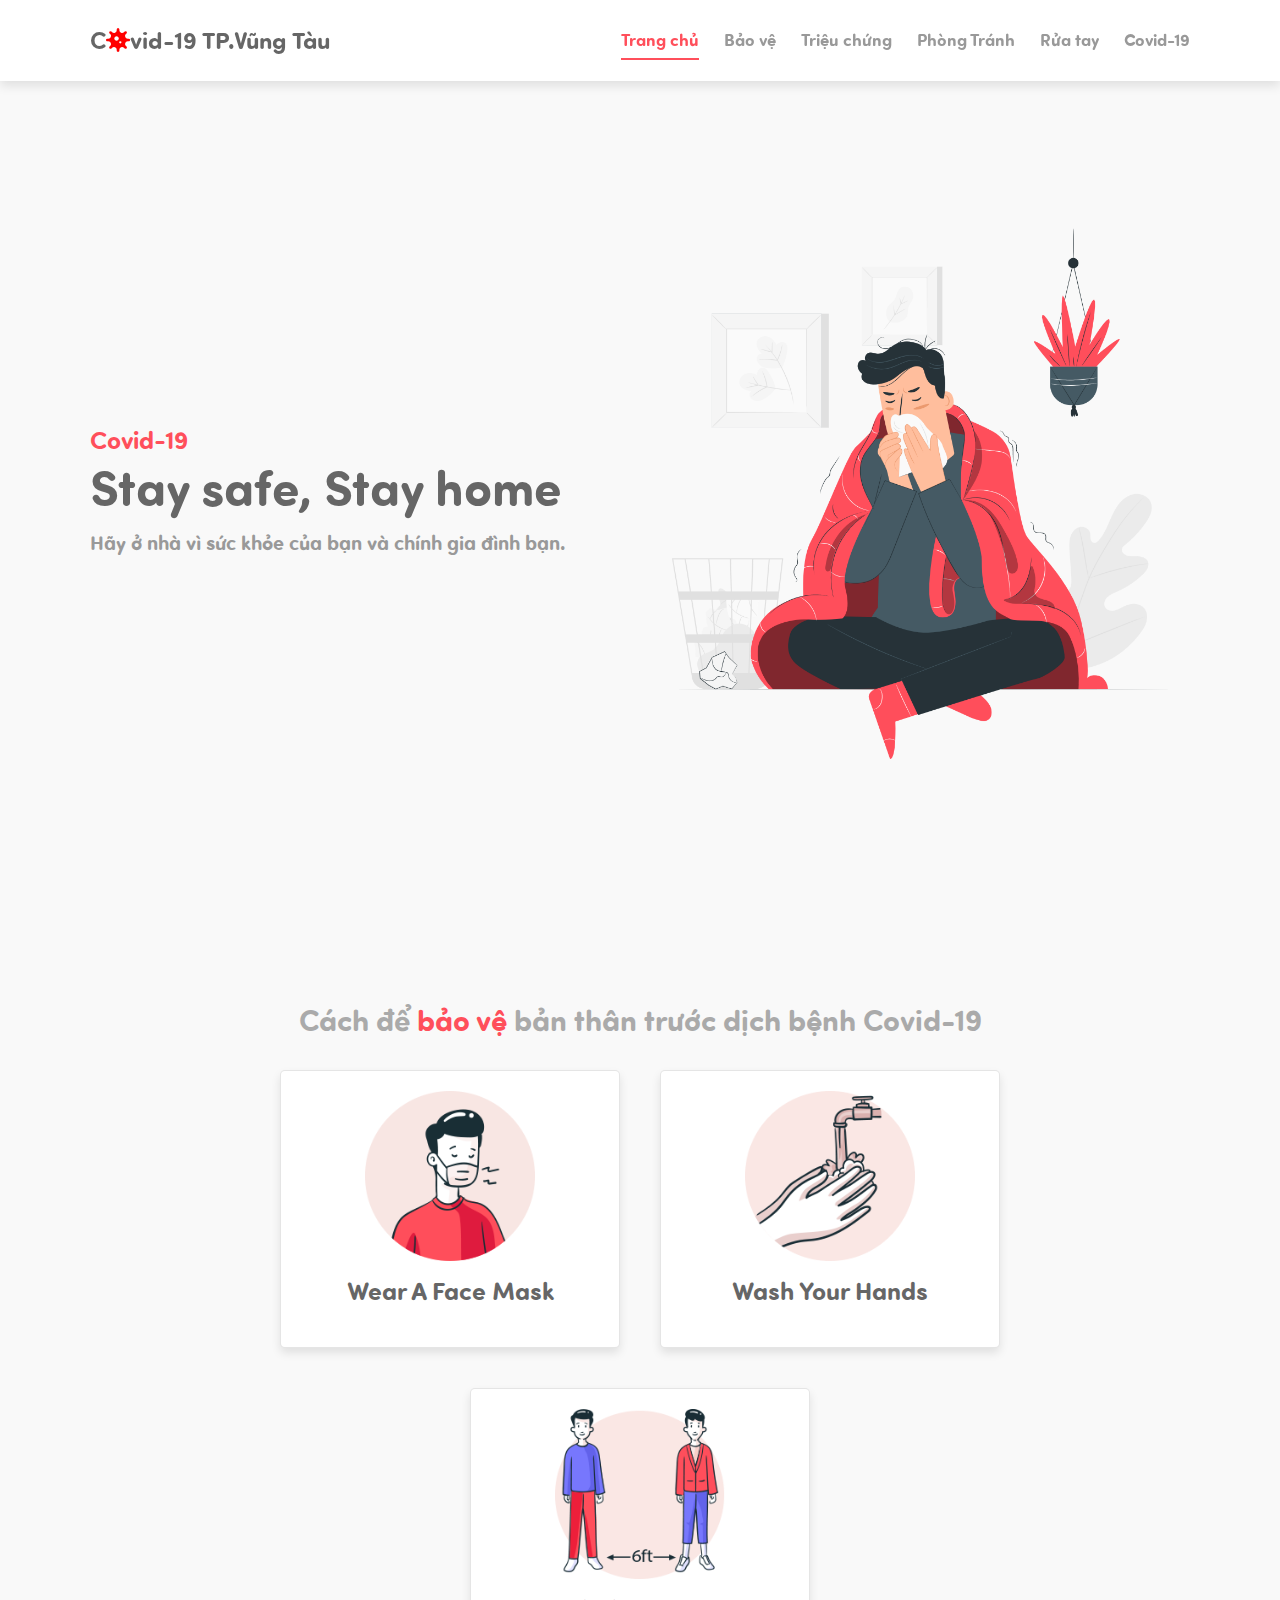
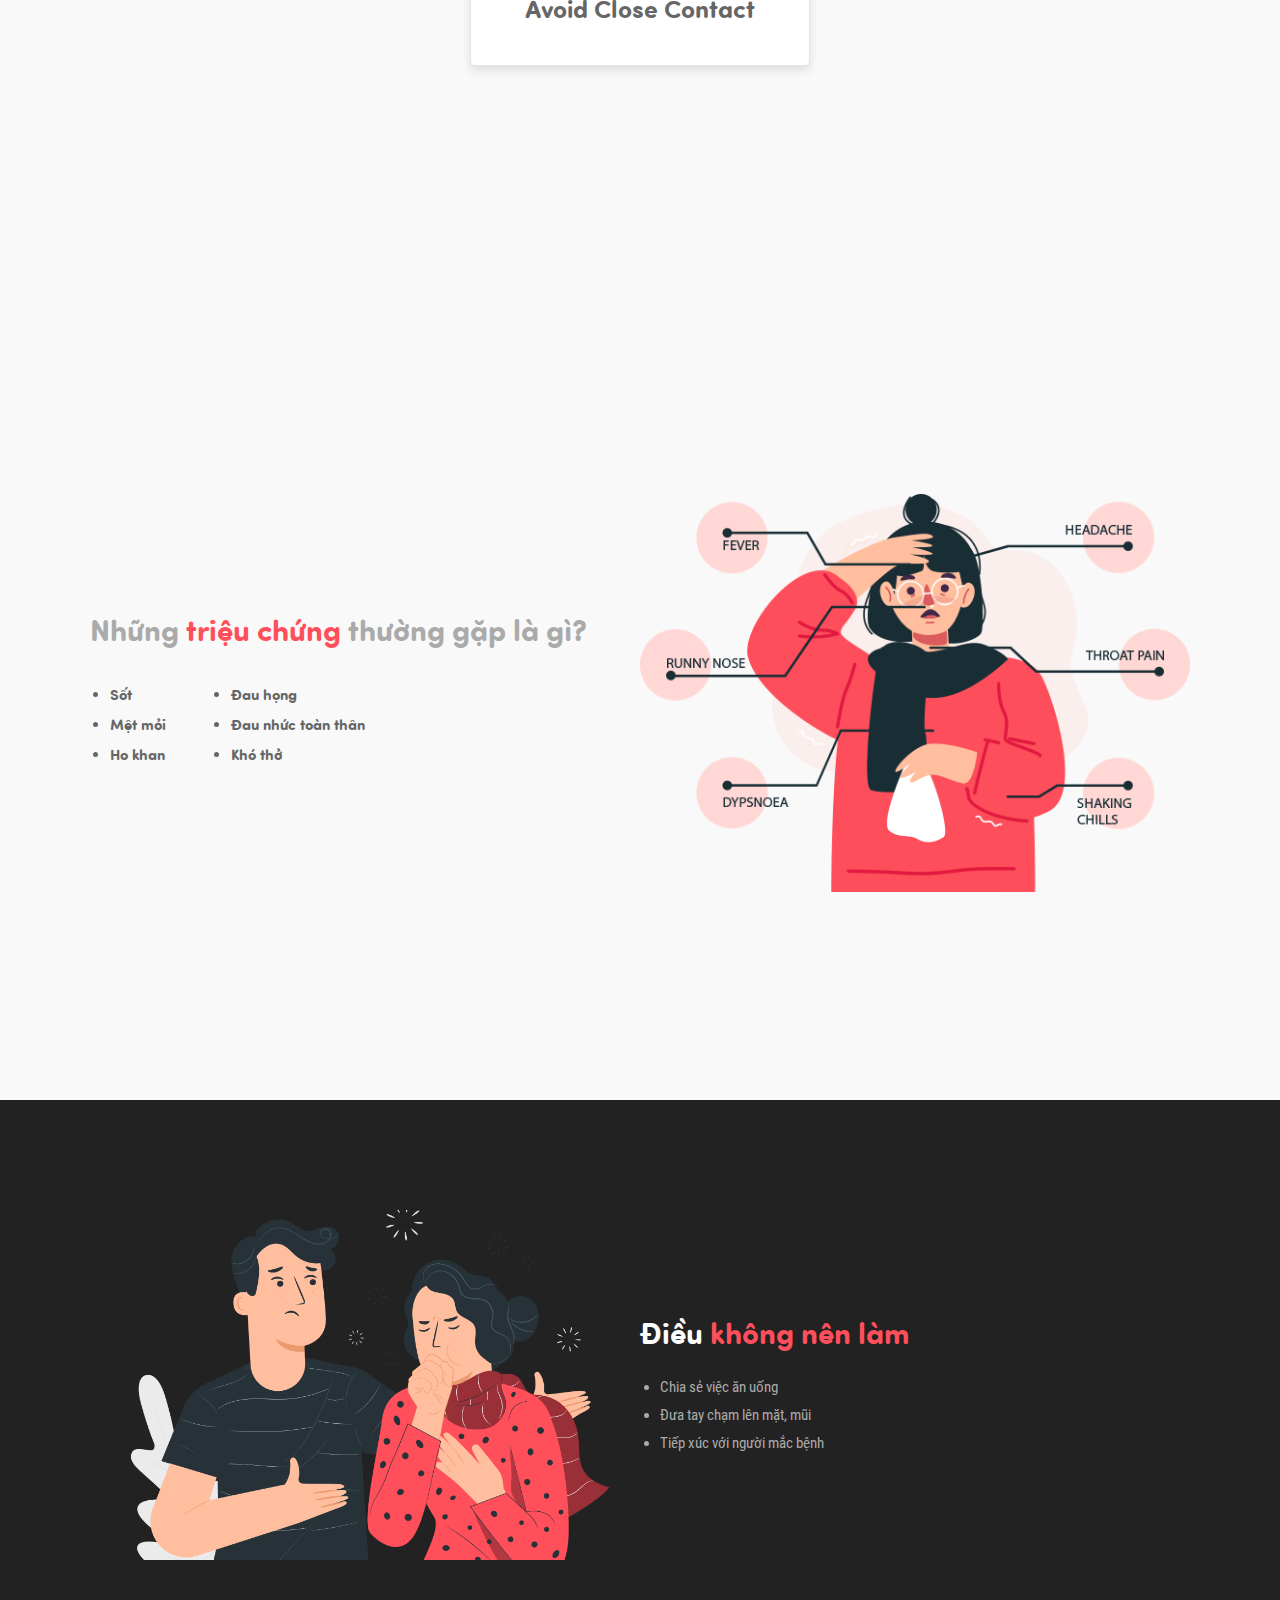
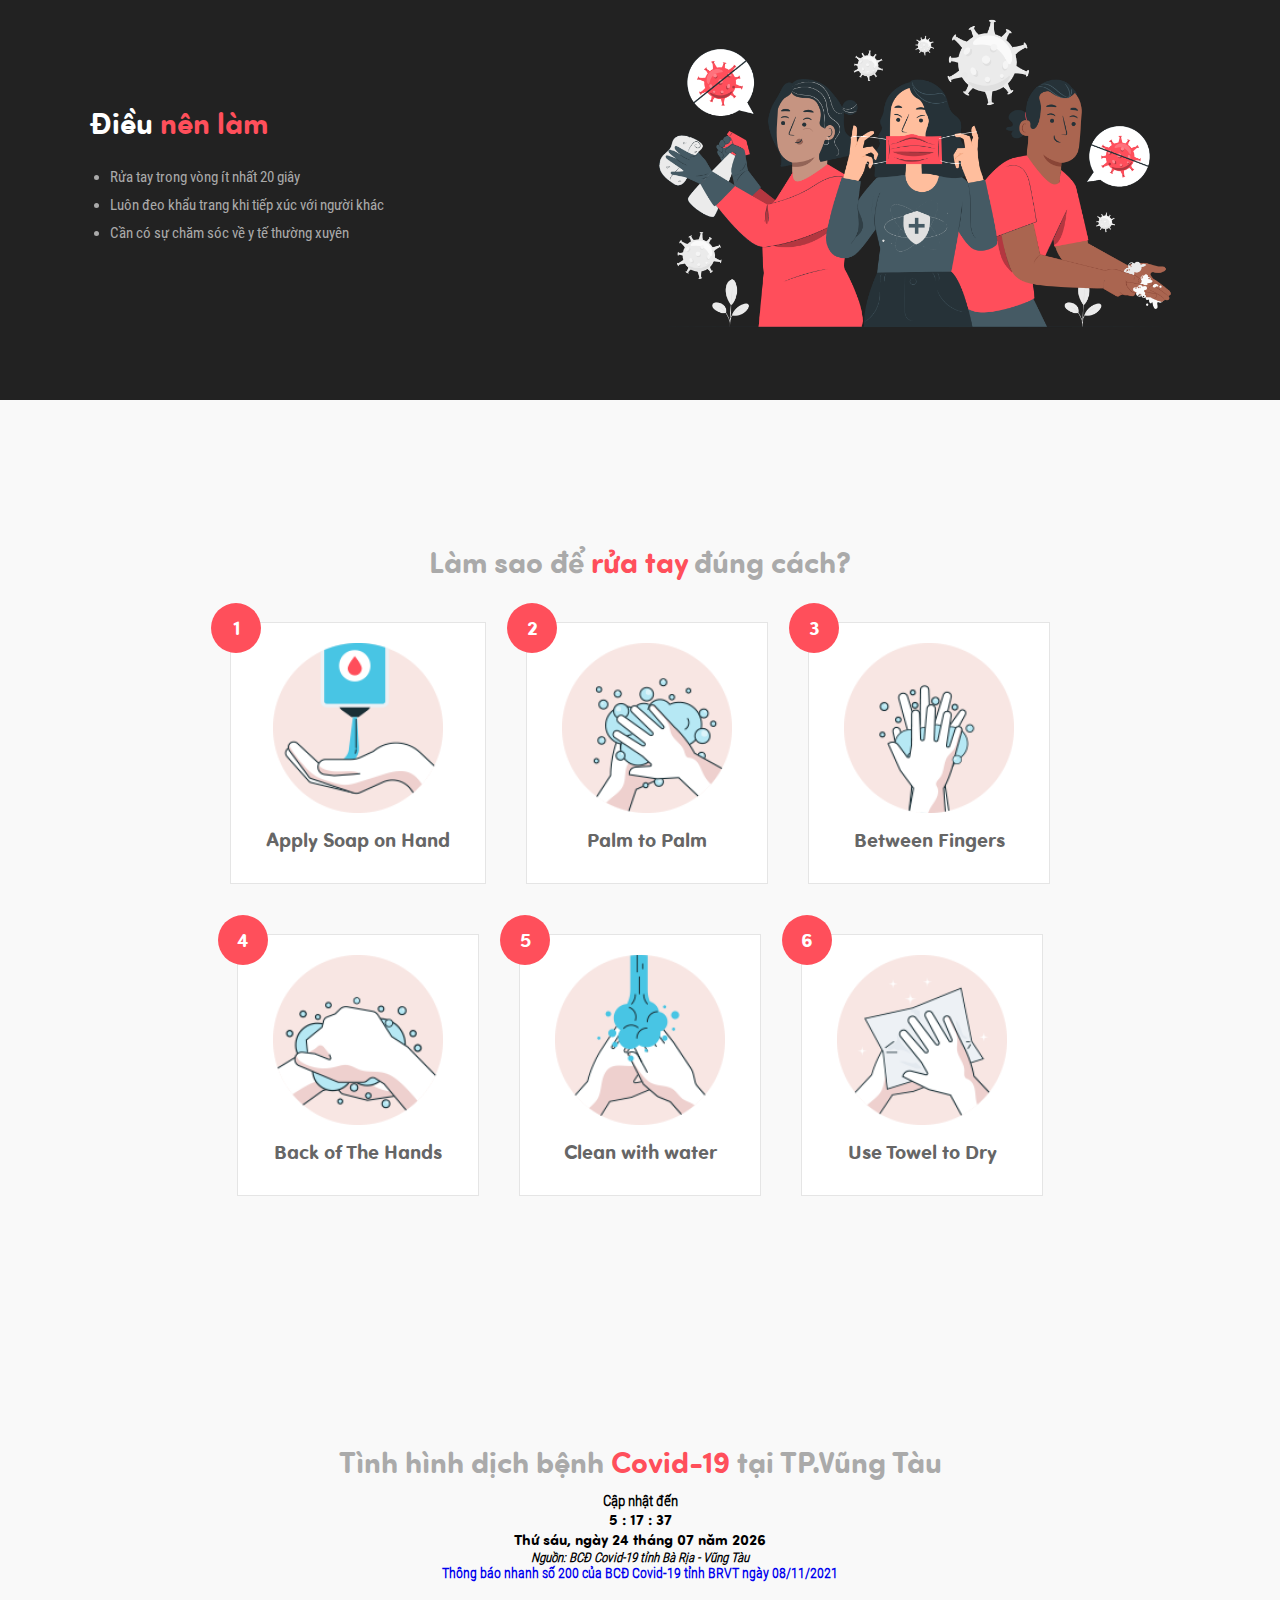
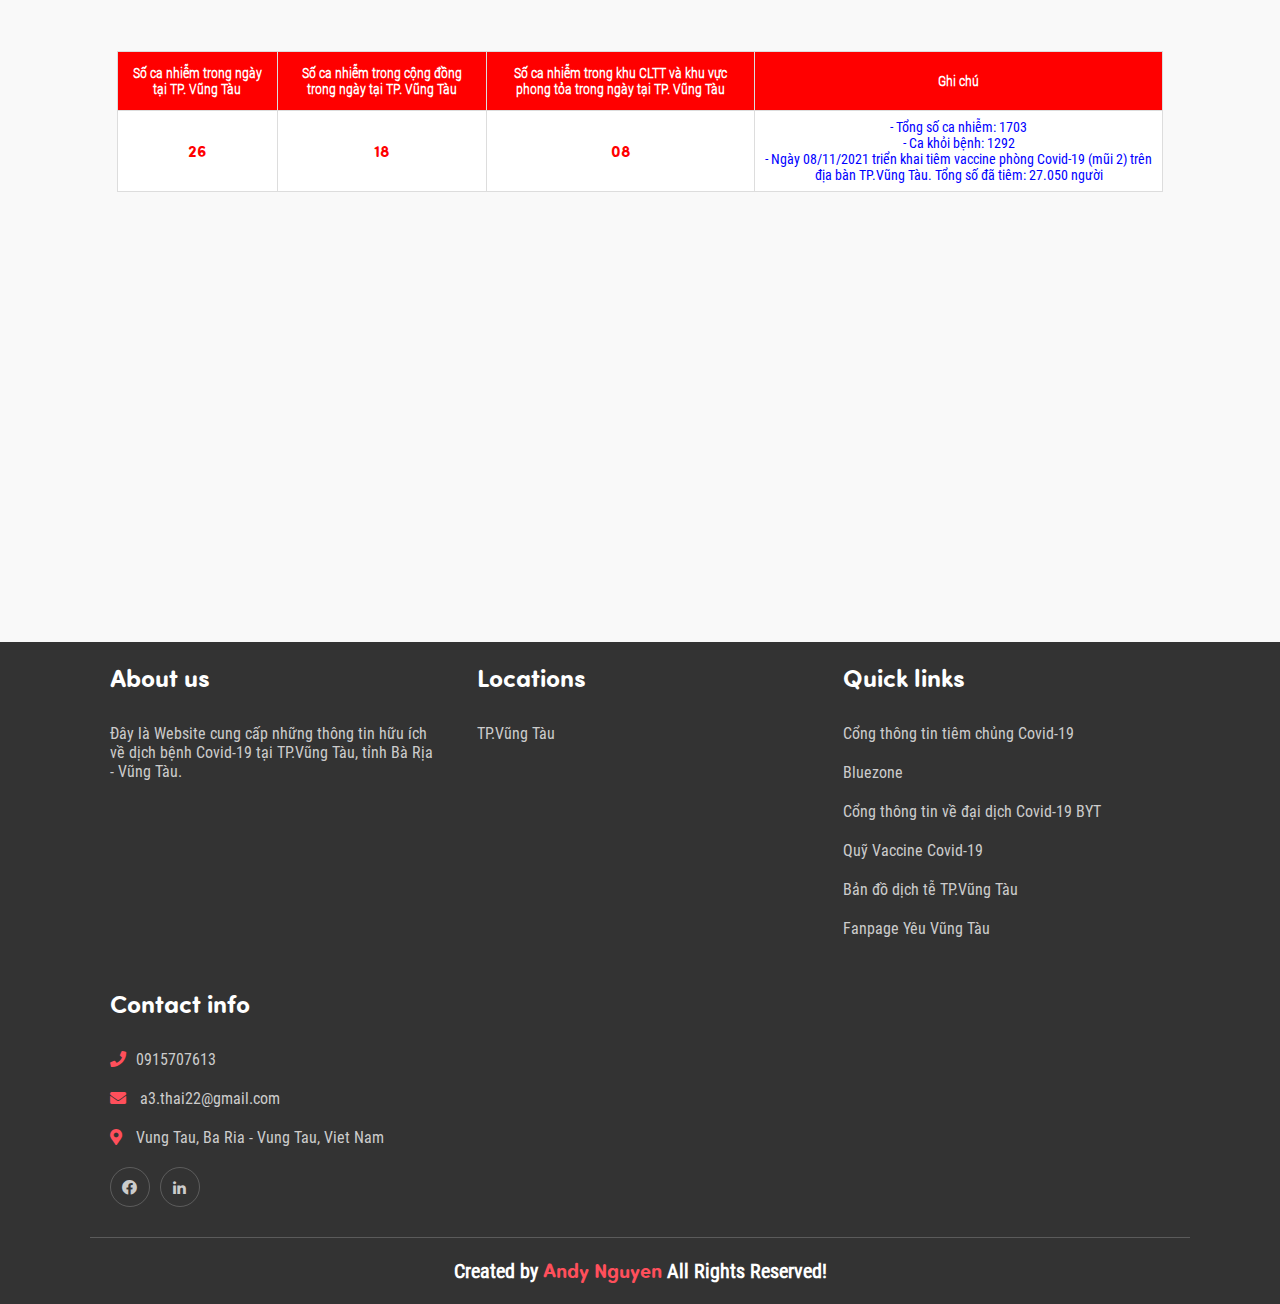
==== index.html @ 5317e907 "Update index.html" ====
<!DOCTYPE html>
<html lang="en">
<head>
    <meta charset="UTF-8">
    <meta name="viewport" content="width=device-width, initial-scale=1.0">
    <title>Covid-19 TP.Vũng Tàu tỉnh Bà Rịa - Vũng Tàu</title>

    <!-- font awesome cdn link  -->
    <link rel="stylesheet" href="https://cdnjs.cloudflare.com/ajax/libs/font-awesome/5.15.3/css/all.min.css">
    <link rel="stylesheet" href="https://cdnjs.cloudflare.com/ajax/libs/font-awesome/4.7.0/css/font-awesome.min.css">
    <link href="https://fonts.googleapis.com/css?family=Dosis&display=swap" rel="stylesheet">
    <!-- custom css file link  -->
    <link rel="stylesheet" href="style.css">
    <link rel="stylesheet" href="script.js">
    <link rel="shortcut icon" href="ncov.png"/>
     
</head>
<body>
<!-- header section starts  -->

<header>

     <a href="#" class="logo" style="font-size:24px;"><!--<img src="cov3.gif" style="width:6%">-->C<i class="fas fa-virus" style="color: red;"></i></span>vid-19 TP.Vũng Tàu</a> 

    <div id="menu" class="fas fa-bars"></div>

    <nav class="navbar">
        <ul>
            <li><a class="active" href="#home" style="font-size: 17px !important;">Trang chủ</a></li>
            <li><a href="#protect" style="font-size: 17px !important;">Bảo vệ</a></li>
            <li><a href="#symptoms" style="font-size: 17px !important;">Triệu chứng</a></li>
            <li><a href="#prevent" style="font-size: 17px !important;">Phòng Tránh</a></li>
            <li><a href="#handwash" style="font-size: 17px !important;">Rửa tay</a></li>
            <li><a href="#spread"style="font-size: 17px !important;">Covid-19</a></li>
            
        </ul>
    </nav>

</header>
 

<!-- header section ends -->

<!-- home section starts  -->



<section class="home" id="home">

    <div class="content">

        <span>Covid-19</span>
        <h3>Stay safe, Stay home</h3>
        <p>Hãy ở nhà vì sức khỏe của bạn và chính gia đình bạn.</p>
        <!-- <a href="#" class="btn">Protect now</a> -->

    </div>

    <div class="image">
        <img src="./images/home-img.png" alt="">
    </div>

</section>

<!-- home section ends -->

<section class="protect" id="protect">

    <h1 class="heading">Cách để <span>bảo vệ</span> bản thân trước dịch bệnh Covid-19</h1>

    <div class="box-container">

        <div class="box">
            <img src="./images/protect-1.png" alt="">
            <h3>Wear A Face Mask</h3>
            <p></p>
            <!-- <a href="#" class="btn">Learn more</a> -->
        </div>

        <div class="box">
            <img src="./images/protect-2.png" alt="">
            <h3>Wash Your Hands</h3>
            <p></p>
            <!-- <a href="#" class="btn">Learn more</a> -->
        </div>

        <div class="box">
            <img src="./images/protect-3.png" alt="">
            <h3>Avoid Close Contact</h3>
            <p></p>
            <!-- <a href="#" class="btn">Learn more</a> -->
        </div>

    </div>

</section>

<!-- symptoms section starts  -->

<section class="symptoms" id="symptoms">

    <div class="content">
        <h1 class="heading">Những <span>triệu chứng</span> thường gặp là gì?</h1>
        <p></p>
        <ul>
            <div class="one">
                <li>Sốt</li>
                <li>Mệt mỏi</li>
                <li>Ho khan</li>
            </div>
            <div class="two">
                <li>Đau họng</li>            
                <li>Đau nhức toàn thân</li>
                <li>Khó thở</li>
            </div>
        </ul>
        <!-- <a href="#" class="btn">Know more</a> -->
    </div>

    <div class="image">
        <img src="./images/symptoms-img.png" alt="">
    </div>

</section>

<!-- symptoms section ends -->

<!-- prevent section starts  -->

<section class="prevent" id="prevent">

    <div class="row">

        <div class="image">
            <img src="./images/dont-img.png" alt="">
        </div>

        <div class="content">
            <h1 class="heading">Điều <span>không nên làm</span></h1>
            <p></p>
            <ul>
                <li style="font-family: Roboto;">Chia sẻ việc ăn uống</li>
                <li style="font-family: Roboto;">Đưa tay chạm lên mặt, mũi</li>
                <li style="font-family: Roboto;">Tiếp xúc với người mắc bệnh</li>
            </ul>
        </div>

    </div>

    <div class="row">

        <div class="content">
            <h1 class="heading">Điều <span>nên làm</span></h1>
            <p></p>
            <ul>
                <li style="font-family: Roboto;">Rửa tay trong vòng ít nhất 20 giây</li>
                <li style="font-family: Roboto;">Luôn đeo khẩu trang khi tiếp xúc với người khác</li>
                <li style="font-family: Roboto;">Cần có sự chăm sóc về y tế thường xuyên</li>
            </ul>
        </div>

        <div class="image">
            <img src="./images/do-img.png" alt="">
        </div>

    </div>

</section>

<!-- prevent section ends -->

<!-- handwash section starts  -->
<br>
<br>
<br>


<section class="handwash" id="handwash">

    <h1 class="heading">Làm sao để <span>rửa tay</span> đúng cách?</h1>

    <div class="box-container">

        <div class="box">
            <span>1</span>
            <img src="./images/hadnwash-1.png" alt="">
            <h3>Apply Soap on Hand</h3>
        </div>

        <div class="box">
            <span>2</span>
            <img src="./images/hadnwash-2.png" alt="">
            <h3>Palm to Palm</h3>
        </div>

        <div class="box">
            <span>3</span>
            <img src="./images/hadnwash-3.png" alt="">
            <h3>Between Fingers</h3>
        </div>

        <div class="box">
            <span>4</span>
            <img src="./images/hadnwash-4.png" alt="">
            <h3>Back of The Hands<br>
          
        </div>

        <div class="box">
            <span>5</span>
            <img src="./images/hadnwash-5.png" alt="">
            <h3>Clean with water</h3>
        </div>

        <div class="box">
            <span>6</span>
            <img src="./images/hadnwash-6.png" alt="">
            <h3>Use Towel to Dry</h3>
        </div>

    </div>

</section>

<!-- handwash section ends -->

<!-- spread section starts  -->

<section class="spread" id="spread">

    <h1 class="heading">Tình hình dịch bệnh <span>Covid-19</span> tại TP.Vũng Tàu</h1>
    <h2 style="text-align: center; font-size: 15px; font-family: RobotoLight;"> Cập nhật đến 
        <body onload="startTime()">
        <div id="clockdate">
            <div class="clockdate-wrapper">
              <div id="clock"></div>
              <div id="date"></div>
            </div>
          </div>
        <script>
        function startTime() {
    var today = new Date();
    var hr = today.getHours();
    var min = today.getMinutes();
    var sec = today.getSeconds();
    //Add a zero in front of numbers<10
    min = checkTime(min);
    sec = checkTime(sec);
    document.getElementById("clock").innerHTML = hr + " : " + min + " : " + sec;
    var time = setTimeout(function(){ startTime() }, 500);

    
    var months = ['tháng 01', 'tháng 02', 'tháng 03', 'tháng 04', 'tháng 05', 'tháng 06', 'tháng 07', 'tháng 08', 'tháng 09', 'tháng 10', 'tháng 11', 'tháng 12'];
    var days = ['Chủ nhật', 'Thứ hai', 'Thứ ba', 'Thứ tư', 'Thứ năm', 'Thứ sáu', 'Thứ bảy'];
    var curWeekDay = days[today.getDay()];
    var curDay = today.getDate();
    var curMonth = months[today.getMonth()];
    var curYear = today.getFullYear();
    var date = curWeekDay+", ngày "+curDay+" "+curMonth+" năm "+curYear;
    document.getElementById("date").innerHTML = date;
    
    var time = setTimeout(function(){ startTime() }, 500);
}
function checkTime(i) {
    if (i < 10) {
        i = "0" + i;
    }
    return i;
} </script>
    </h2>
    <h2 style="font-style: italic; font-size: 13px; text-align: center; font-family: RobotoLight;">Nguồn: BCĐ Covid-19 tỉnh Bà Rịa - Vũng Tàu</h2>
        
    <h2 style="font-size: 14px; text-align: center; font-family: RobotoLight;"><a href="https://l.facebook.com/l.php?u=https%3A%2F%2Frd.zapps.vn%2Fdetail%2F3867521787643919170%3Fid%3Da77fd21f9d5a74042d4b%26pageId%3D3867521787643919170%26broadcastId%3Db9c7a2e985ac6cf235bd%26audienceId%3D4215986705473878160%26utm_source%3Dzalo%26utm_medium%3Dzalo%26utm_campaign%3Dzalo%26zarsrc%3D1303%26fbclid%3DIwAR0ufdan6SDV9WEtWEiRELZxKQuUq5Krh8V52XylcdPl5nzUe1_RST_QfBg&h=AT2JWIhXtsfns09sS9N7MeXZs0FaJW-iSbLtR8h_SrAMWf3tDIYVi7FNr4JaXO2ZMSJZ63kZgGcCsbcOTq1RXq8M8GG8Nlkz1nPLMQqUhBtzsqek_Ox0nmZUxd7DF_nm_tIRPBhPXY_B3dz89wTGlg" style="font-size: 14px; text-align: center; font-family: RobotoLight;">Thông báo nhanh số 200 của BCĐ Covid-19 tỉnh BRVT ngày 08/11/2021 </a></h2>
    <br>
    <br>
    <br>
    <br>
    <br>
    <!--info table--> 
  
   
    <table>
        <tr>
          <th style="font-family: RobotoLight; font-size: 14px; color: #ffffff;">Số ca nhiễm trong ngày tại TP. Vũng Tàu</th>
          <th style="font-family: RobotoLight; font-size: 14px; color: #ffffff;">Số ca nhiễm trong cộng đồng trong ngày tại TP. Vũng Tàu</th>
          <th style="font-family: RobotoLight; font-size: 14px; color: #ffffff;">Số ca nhiễm trong khu CLTT và khu vực phong tỏa trong ngày tại TP. Vũng Tàu</th>
          <th style="font-family: RobotoLight; font-size: 14px; color: #ffffff;">Ghi chú</th>
          
        </tr>
        <tr style="text-align: center;">
          <td style="color: red; font-size: 16px; text-align: center;">26</td>
          <td style="color: red; font-size: 16px; text-align: center;">18</td>
          <td style="color: red; font-size: 16px; text-align: center;">08</td>
          <td style="color: blue; font-size: 14px; font-family: Roboto; text-style: bold; text-align: center;">- Tổng số ca nhiễm: 1703<br>- Ca khỏi bệnh: 1292<br>- Ngày 08/11/2021 triển khai tiêm vaccine phòng Covid-19 (mũi 2) trên địa bàn TP.Vũng Tàu. Tổng số đã tiêm: 27.050 người</td>
        </tr>
    </table>
      <br>
      <br>
      <!-- <img src="chart2↑.png" style="display: block; margin-left: auto; margin-right: auto; width:90%;">-->
       
      
    <br>
    <br>
       <script>
       <!-- <audio controls autoplay hidden="" src="ghencov.mp3" type ="audio/mp3""> </audio>-->
        var audio = new Audio("slcv.mp3");

        document.onclick = function() {
        audio.play();
        }
        </script>
       
    <br>
    <br>
    <h3 style="font-size: 17px; margin: auto; font-family: RobotoLight">
    
    </h3>
    
    
</section>

<!-- spread section ends -->

<!-- footer section starts  -->

<section class="footer">

    <div class="box-container">

        <div class="box">
            <h3>About us</h3>
            <p style="font-size: 16px; font-family: Roboto;">Đây là Website cung cấp những thông tin hữu ích về dịch bệnh Covid-19 tại TP.Vũng Tàu, tỉnh Bà Rịa - Vũng Tàu.</p>
        </div>

        <div class="box">
            <h3>Locations</h3>
            <a href="#" style="font-family: Roboto; font-size: 16px;">TP.Vũng Tàu</a>
        </div>

        <div class="box">
            <h3>Quick links</h3>
            <a href="https://tiemchungcovid19.gov.vn/portal" style="font-family: Roboto; font-size: 16px;">Cổng thông tin tiêm chủng Covid-19</a>
            <a href="https://bluezone.gov.vn/" style="font-family: Roboto; font-size: 16px;">Bluezone</a>
            <a href="https://covid19.gov.vn/" style="font-family: Roboto; font-size: 16px;">Cổng thông tin về đại dịch Covid-19 BYT</a>
            <a href="https://quyvacxincovid19.gov.vn/" style="font-family: Roboto; font-size: 16px;">Quỹ Vaccine Covid-19</a>
            <a href="https://vtu-covidmap.cosoyte.com/" style="font-family: Roboto; font-size: 16px;">Bản đồ dịch tễ TP.Vũng Tàu</a>
            <a href="https://www.facebook.com/yeuvt" style="font-family: Roboto; font-size: 16px;">Fanpage Yêu Vũng Tàu</a>
        </div>

        <div class="box">
            <h3>Contact info</h3>
            <p style="font-family: Roboto; font-size: 16px;"> <i class="fas fa-phone"></i>0915707613</p>
            <p style="font-family: Roboto; font-size: 16px;"> <i class="fas fa-envelope"></i> a3.thai22@gmail.com </p>
            <p style="font-family: Roboto; font-size: 16px;"> <i class="fas fa-map-marker-alt"></i> Vung Tau, Ba Ria - Vung Tau, Viet Nam </p>
            <div class="share">
                <!-- <a href="#" class="fab fa-youtube"></a> -->
                <a href="https://www.facebook.com/quangthai.nguyen.39142" class="fab fa-facebook-f"></a>
                <!-- <a href="#" class="fab fa-twitter"></a> -->
                <!-- <a href="#" class="fab fa-instagram"></a> -->
                <a href="https://www.linkedin.com/in/quang-thái-nguyễn-bab1241b6" class="fa fa-linkedin"></a>
                <!-- <a href="#" class="fab fa-tiktok"></a> -->
            </div>
        </div>

    </div>

    <h1 class="credit" style="font-family: Roboto; font-weight: bold;"> Created by <a href="#"> Andy Nguyen </a> All Rights Reserved! </h1>

</section>

<!-- footer section ends -->

<!-- scroll top  -->

<a href="#home" class="scroll-top">
    <img src="./images/scroll-img.png" alt="">
</a>




<!-- jquery cdn link  -->
<script src="https://cdnjs.cloudflare.com/ajax/libs/jquery/3.6.0/jquery.min.js"></script>

<!-- custom js file link  -->
<script src="script.js"></script>


</body>
</html>
---- style.css ----
@import url('font.css');

.WebContainer{
    width: 100%;
    height: auto;
}
.articles{
    width:90%; /*Takes 90% width from WebContainer*/
    height: auto;
    margin: auto;
} 

:root{
    --red:#FF4F5B;
}

*{
    font-family: Sofia;
    margin:0; padding:0;
    box-sizing: border-box;
    outline: none; border:none;
    text-decoration: none;
    transition:all .3s cubic-bezier(.16,.8,.62,1.52);
    /* text-transform: capitalize; */
}

*::selection{
    background:var(--red);
    color:#fff;
}

html{
    font-size: 62.5%;
    overflow-x: hidden;
}

html::-webkit-scrollbar{
    width:1.3rem;
}

html::-webkit-scrollbar-track{
    background: #000;
}

html::-webkit-scrollbar-thumb{
    background: var(--red);
}

body{
    background:#f9f9f9;
}


section{
    min-height: 100vh;
    padding:0 7%;
    padding-top: 9rem;
}

.btn{
    display: inline-block;
    margin-top: 1rem;
    padding:1rem 4rem;
    border-radius: 5rem;
    background:var(--red);
    color:#fff;
    overflow: hidden;
    position: relative;
    z-index: 0;
    font-size: 1.7rem;
}

.btn::before{
    content:'';
    position: absolute;
    top: 0; left: 0;
    height: 100%;
    width: 100%;
    z-index: -1;
    background:#444;
    clip-path: polygon(0 0, 100% 0, 0 0, 0% 100%);
    transition:.3s linear;
}

.btn:hover::before{
    clip-path: polygon(0 0, 100% 0, 100% 100%, 0% 100%);
}

.heading{
    font-size: 3rem;
    color:#aaa;
}

.heading span{
    color:var(--red);
}


header{
    width:100%;
    background: #fff;
    display: flex;
    align-items: center;
    justify-content: space-between;
    position: fixed;
    top:0; left: 0;
    z-index: 1000;
    padding:2.5rem 7%;
    box-shadow: 0 .5rem 1rem rgba(0,0,0,.1);
}

header .logo{
    font-size: 40px;
    color:#666;
}

header .logo span{
    color:var(--red);
}

header .navbar ul{
    display: flex;
    align-items: center;
    justify-content: center;
    list-style: none;
}

header .navbar ul li{
    margin-left: 2.5rem;
}

header .navbar ul li a{
    color:#999;
    font-size: 2rem;
}

header .navbar ul li a.active,
header .navbar ul li a:hover{
    color:var(--red);
    border-bottom: .2rem solid var(--red);
    padding:.7rem 0;
}

#menu{
    font-size: 3rem;
    color:#999;
    cursor: pointer;
    display: none;
}

.home{
    display: flex;
    align-items: center;
    justify-content: center;
    flex-wrap: wrap;
}

.home .image{
    flex:1 1 40rem;
}

.home .image img{
    width:100%;
}

.home .content{
    flex:1 1 40rem;
}

.home .content span{
    color:var(--red);
    font-size: 2.5rem;
}

.home .content h3{
    color:#666;
    font-size: 5rem;
}

.home .content p{
    color:#999;
    font-size: 2rem;
    padding:1rem 0;
}

.protect .heading{
    text-align: center;
    padding:1rem;
}

.protect .box-container{
    display: flex;
    align-items: center;
    justify-content: center;
    flex-wrap: wrap;
}

.protect .box-container .box{
    background:#fff;
    border:.1rem solid rgba(0,0,0,.1);
    padding:2rem;
    margin:2rem;
    width:34rem;
    border-radius: .5rem;
    box-shadow: 0 .5rem 1rem rgba(0,0,0,.1);
    text-align: center;
}

.protect .box-container .box img{
    height: 17rem;
    width:17rem;
}

.protect .box-container .box h3{
    font-size: 2.5rem;
    color:#666;
    padding:1rem 0;
}

.protect .box-container .box p{
    font-size: 1.4rem;
    color:#999;
    padding:.5rem;
}

.protect .box-container .box:hover{
    transform:translateY(-1rem);
}

.symptoms{
    display: flex;
    align-items: center;
    justify-content: center;
    flex-wrap: wrap;
}

.symptoms .content{
    flex:1 1 40rem;
}

.symptoms .image{
    flex:1 1 40rem;
}

.symptoms .image img{
    width:100%;
}

.symptoms .content p{
    font-size: 1.5rem;
    color:#999;
    padding:1rem 0;
}

.symptoms .content ul{
    display: flex;
    flex-wrap: wrap;
    padding:1rem 0;
}

.symptoms .content ul .two{
    padding-left: 4.5rem;
}

.symptoms .content ul li{
    margin-left: 2rem;
    font-size: 1.5rem;
    color:#666;
    padding: .5rem 0;
}

.prevent{
    background:#222;
}

.prevent .row{
    display: flex;
    align-items: center;
    justify-content: center;
    flex-wrap: wrap;
    padding:2rem 0;
}

.prevent .row .image{
    flex:1 1 37rem;
    height:35rem;
    text-align: center;
}

.prevent .row .image img{
    height:100%;
    width:100%;
    object-fit: cover;
}

.prevent .row .content{
    padding:2rem 0;
    flex:1 1 37rem;
}

.prevent .row .content .heading{
    color:#fff;
}

.prevent .row .content p{
    font-size: 1.7rem;
    color:#fff;
    padding:1rem 0;
}

.prevent .row .content ul li{
    margin-left: 2rem;
    font-size: 1.5rem;
    color:#aaa;
    padding:.5rem 0;
}

.handwash .heading{
    text-align: center;
    padding:1rem;
}

.handwash .box-container{
    display: flex;
    align-items: center;
    justify-content: center;
    flex-wrap: wrap;
}

.handwash .box-container .box{
    background:#fff;
    border:.1rem solid rgba(0,0,0,.1);
    margin:2rem;
    margin-top: 3rem;
    padding:2rem 3.5rem;
    text-align: center;
    position: relative;
}

.handwash .box-container .box img{
    height:17rem;
    width:17rem;
}

.handwash .box-container .box h3{
    font-size: 2rem;
    color:#666;
    padding:1rem 0;
}

.handwash .box-container .box span{
    display: block;
    position: absolute;
    top:-2rem; left:-2rem;
    height:5rem; width:5rem;
    line-height: 5rem;
    font-size: 2rem;
    color:#fff;
    background:var(--red);
    border-radius: 5rem;
}

.spread .heading{
    text-align: center;
    padding:1rem;
}

.spread .image{
    height: 80vh;
    width:100%;
    background:url(../images/map.png) no-repeat;
    background-size: cover;
    background-position: center;
}

.footer{
    min-height: auto;
    padding-top: 0;
    background:#333;
}

.footer .box-container{
    display: flex;
    justify-content: center;
    flex-wrap: wrap;
}

.footer .box-container .box{
    flex:1 1 25rem;
    margin:2rem;
}

.footer .box-container .box h3{
    font-size: 2.5rem;
    color:#fff;
    padding-bottom: 2rem;
    font-weight: normal;
}

.footer .box-container .box p{
    font-size: 1.5rem;
    color:#ccc;
    padding:1rem 0;
}

.footer .box-container .box p i{
    padding-right: 1rem;
    color:var(--red);
}

.footer .box-container .box a{
    font-size: 1.5rem;
    color:#ccc;
    padding:1rem 0;
    display: block;
}

.footer .box-container .box a:hover{
    color:var(--red);
}

.footer .box-container .box .share{
    display: flex;
    flex-wrap: wrap;
    padding:1rem 0;
}

.footer .box-container .box .share a{
    height:4rem;
    width:4rem;
    line-height: 2rem;
    text-align: center;
    border-radius: 5rem;
    border:.1rem solid #fff3;
    margin-right: 1rem;
}

.footer .box-container .box .share a:hover{
    background:#fff;
}

.footer .credit{
    padding:2rem 1rem;
    text-align: center;
    color:#fff;
    font-weight: normal;
    font-size: 2rem;
    border-top: .1rem solid #fff3;
}

.footer .credit a{
    color:var(--red);
}

.scroll-top{
    position: fixed;
    bottom:7.5rem; right:2rem;
    z-index: 100;
    display: none;
}

.scroll-top img{
    height: 7rem;
}















/* media queries  */

@media (max-width:991px){

    html{
        font-size: 55%;
    }

}

@media (max-width:768px){

    #menu{
        display: block;
    }

    header .navbar{
        position: fixed;
        top:8rem; left:-120%;
        height: 100%;
        width:100%;
        background:#eee;
        border-top: .2rem solid rgba(0,0,0,.1);
    }

    header .navbar ul{
        flex-flow: column;
        padding:2rem;
    }

    header .navbar ul li{
        text-align: center;
        width:100%;
        margin:1rem 0;
    }

    header .navbar ul li a{
        display: block;
        padding:1rem;
    }

    header .navbar ul li a.active,
    header .navbar ul li a:hover{
        padding:1rem;
        background:var(--red);
        color:#fff;
        border:none;
        border-radius: 5rem;
    }

    .fa-times{
        transform: rotate(180deg);
    }

    header .navbar.nav-toggle{
        left:0;
    }

    .home .content{
        text-align: center;
    }

    .prevent .row:last-child{
        flex-flow: column-reverse;
    }

}

@media (max-width:500px){

    html{
        font-size: 50%;
    }

    section{
        padding:0 3%;
        padding-top: 9rem;
    }

}





table {
    font-family: Sofia;
    border-collapse: collapse;
    width: 95%;
    margin-left: auto;
    margin-right: auto;
    border-radius: 20px;
  }
  
  td {
    border: 1px solid #dddddd;
    text-align: center;
    padding: 8px;
   
  }
  th{
    border: 1px solid #dddddd;
    text-align: center;
    padding: 13px;
    background-color: red;
    
  }
  
  tr:nth-child(even) {
    background-color: #ffffff;
  }
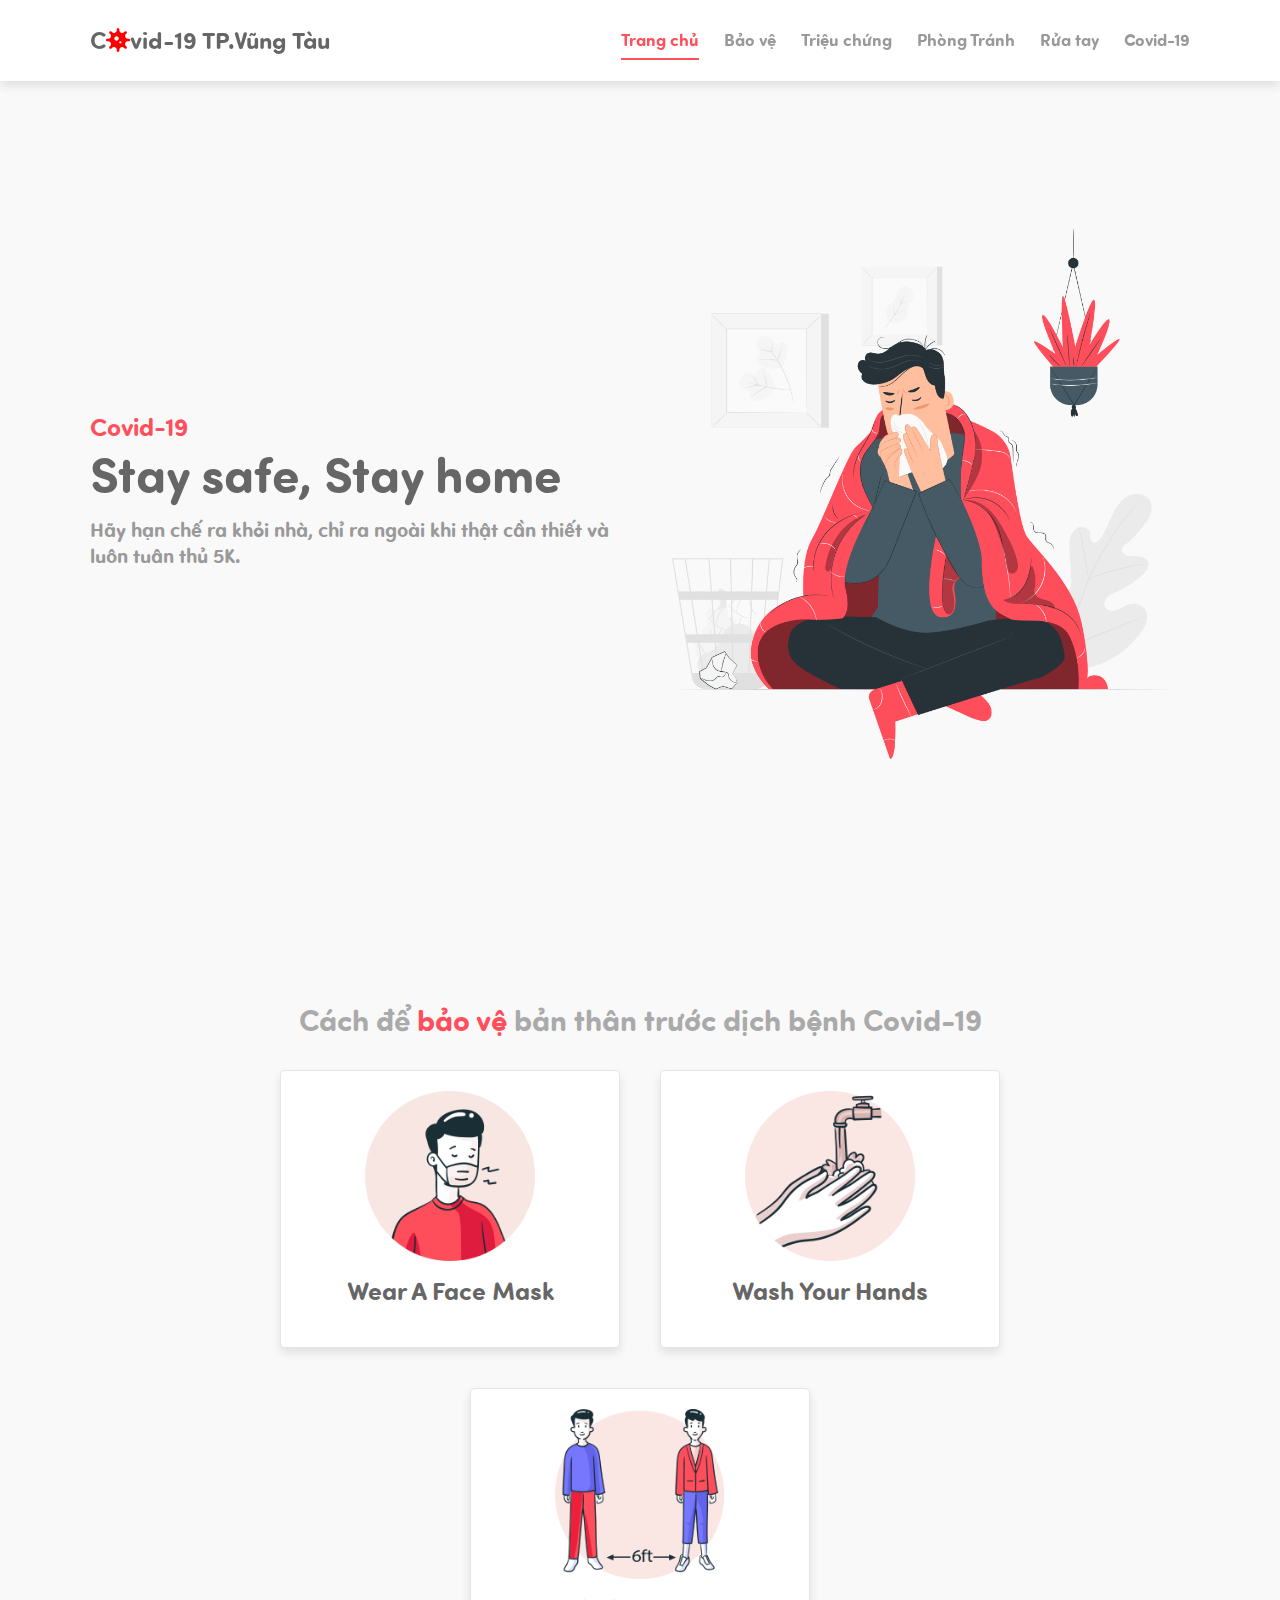
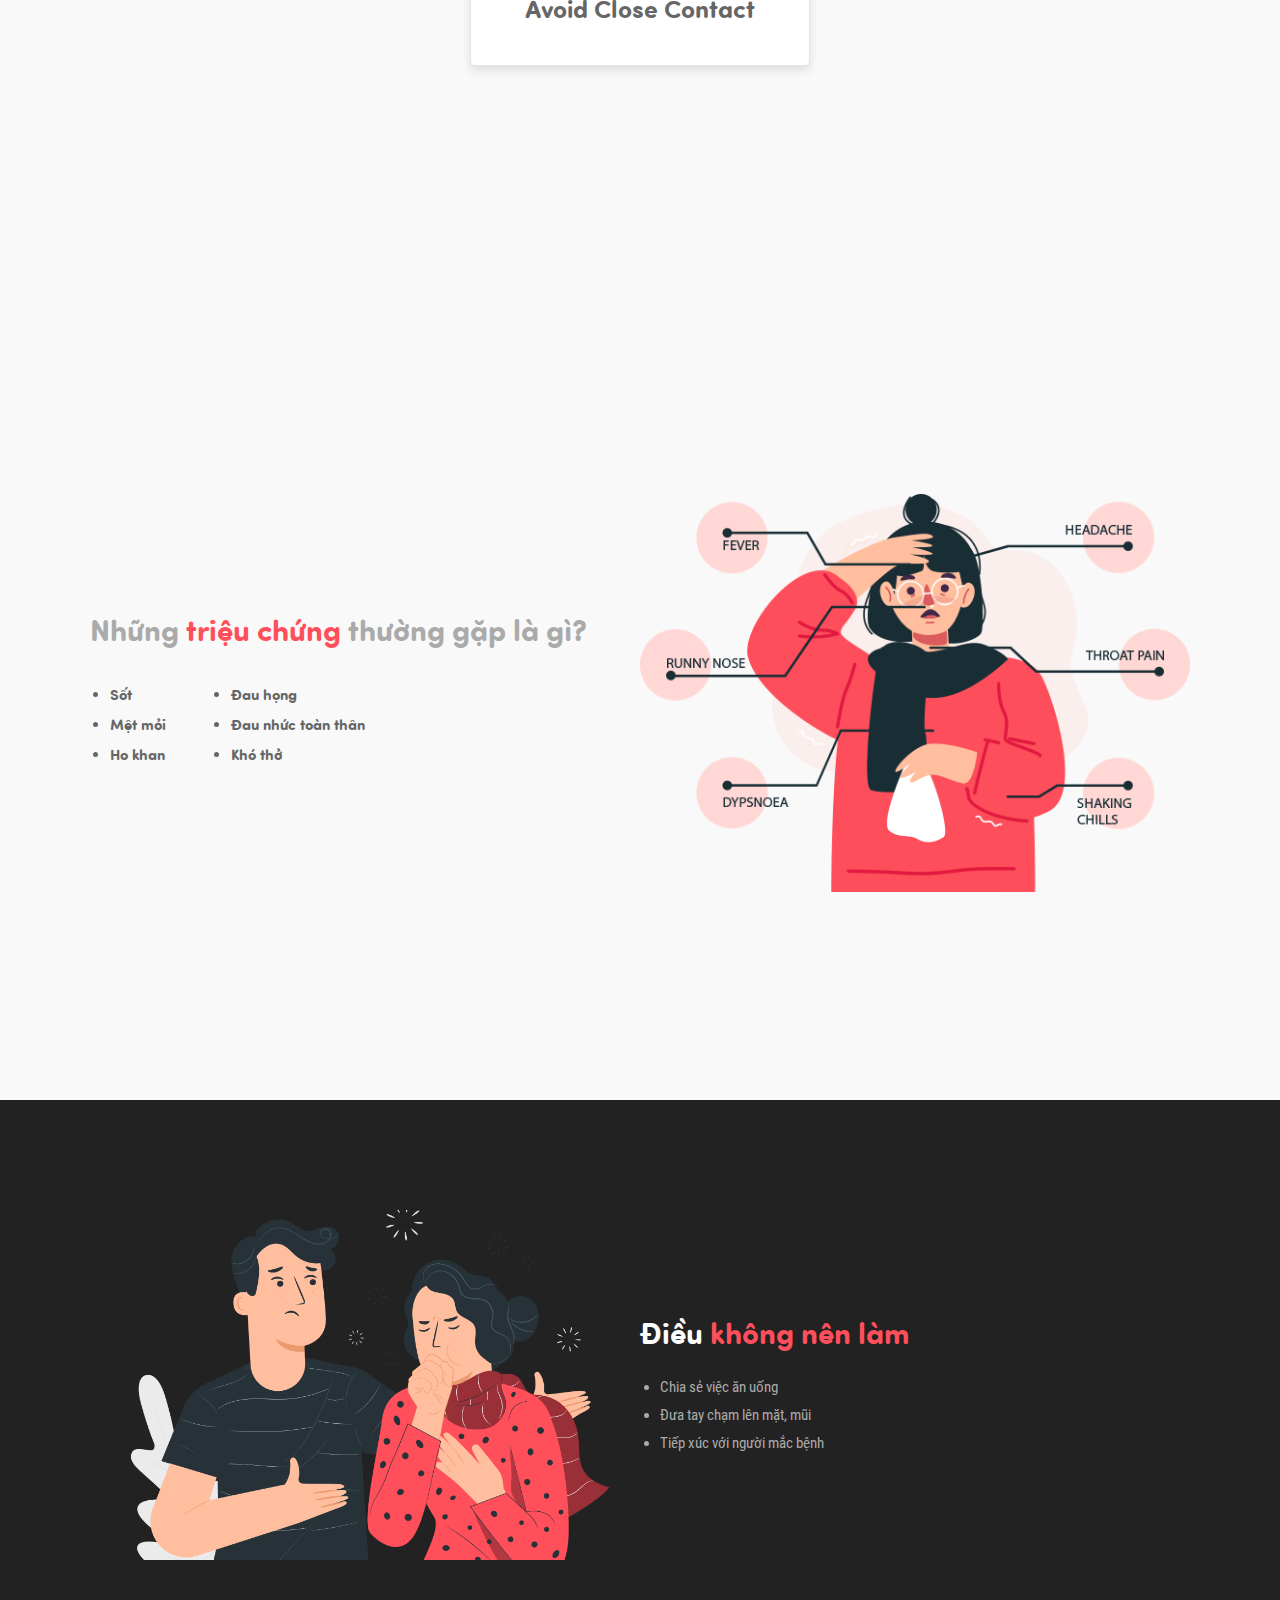
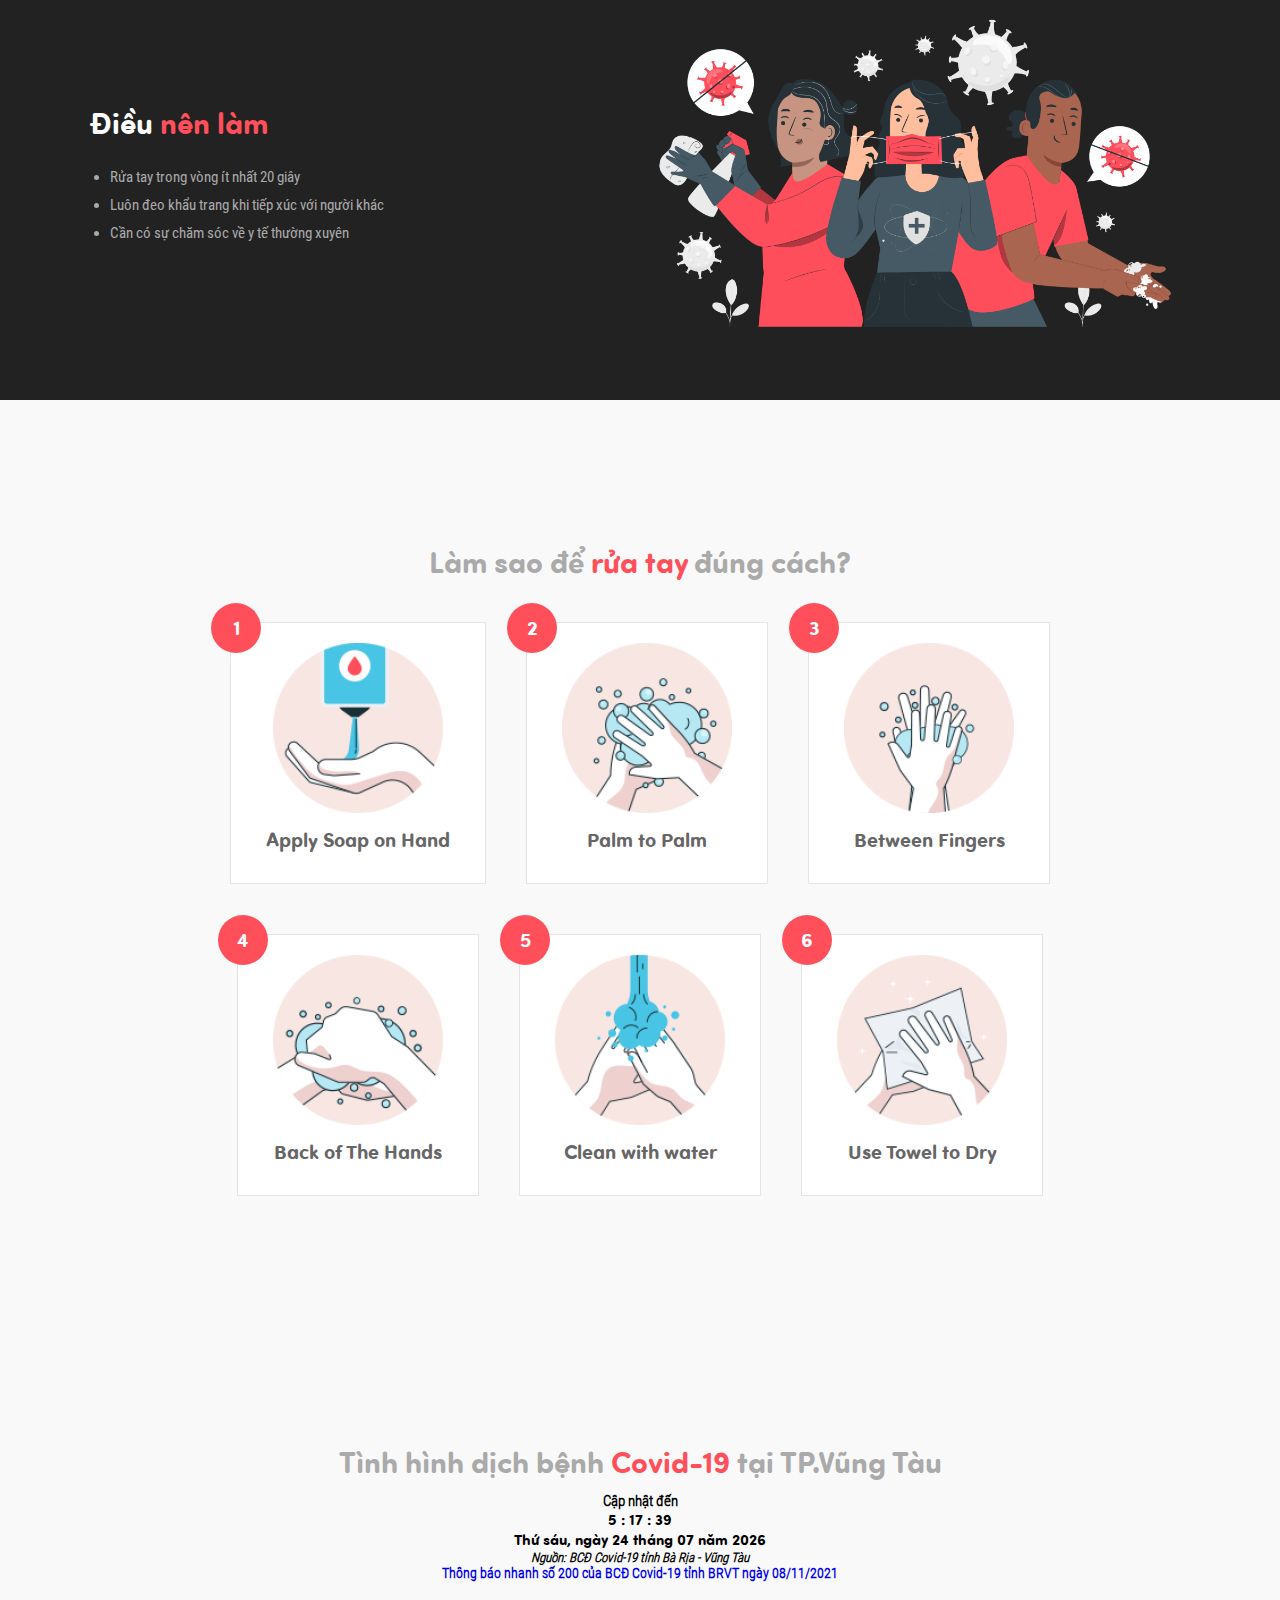
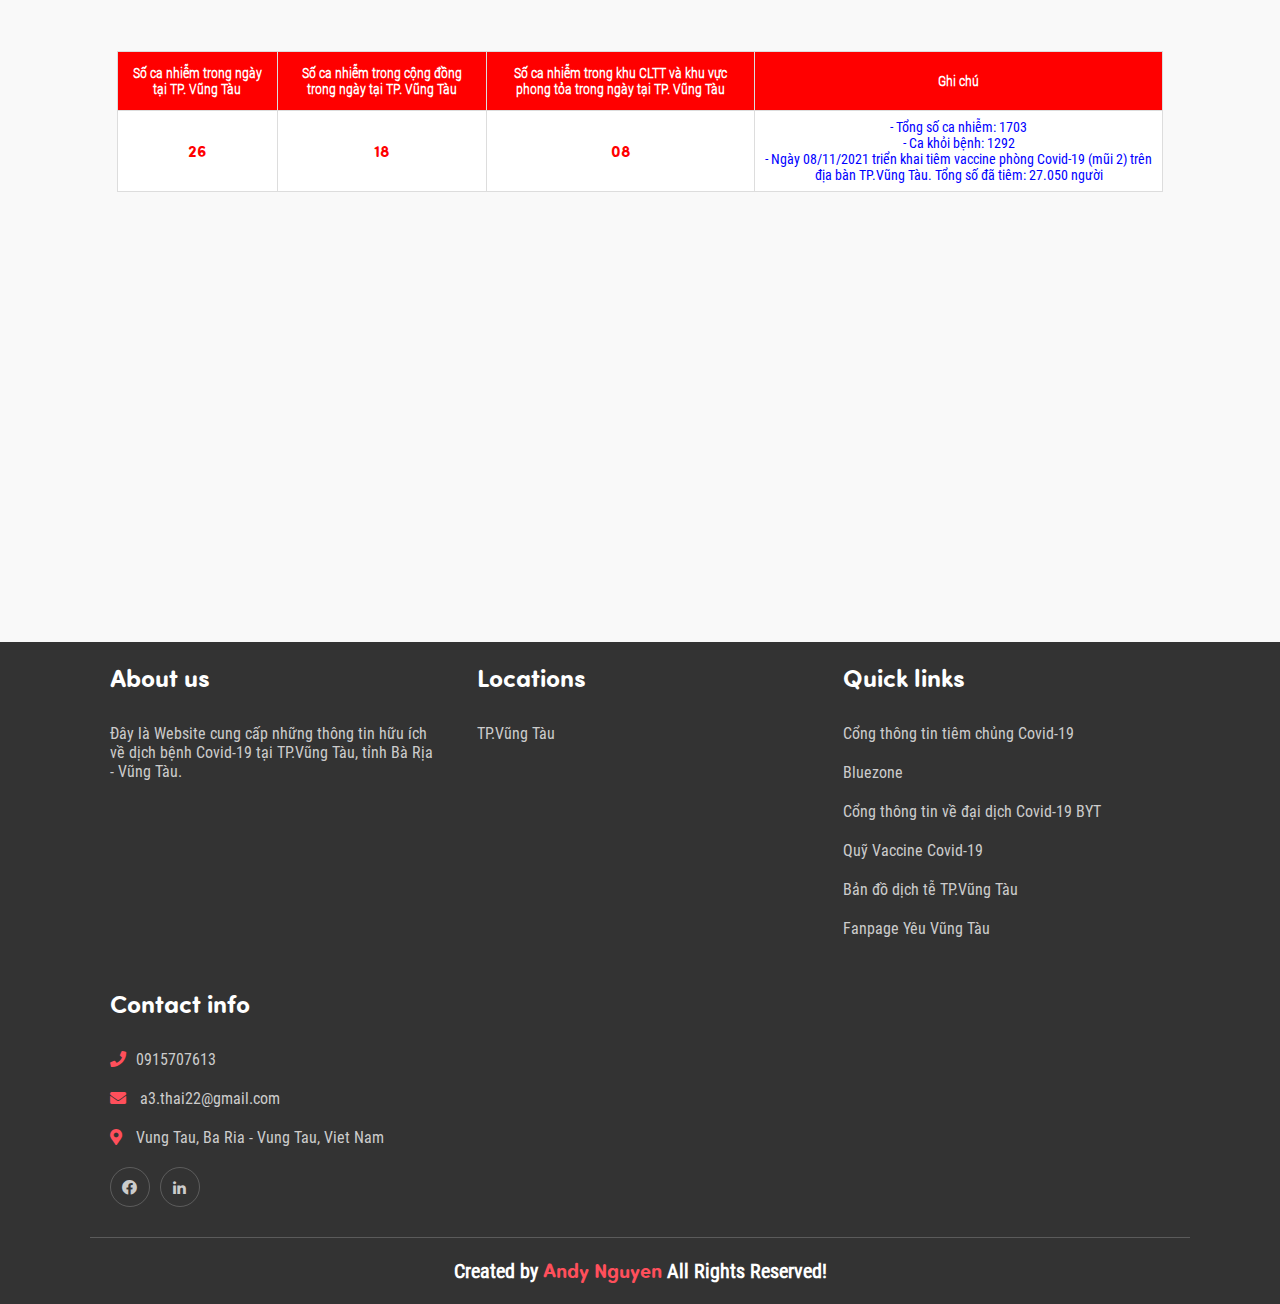
==== commit 8af1088b: "Update index.html" ====
--- a/index.html
+++ b/index.html
@@ -51,7 +51,7 @@
 
         <span>Covid-19</span>
         <h3>Stay safe, Stay home</h3>
-        <p>Hãy ở nhà vì sức khỏe của bạn và chính gia đình bạn.</p>
+        <p>Hãy hạn chế ra khỏi nhà, chỉ ra ngoài khi thật cần thiết và luôn tuân thủ 5K.</p>
         <!-- <a href="#" class="btn">Protect now</a> -->
 
     </div>
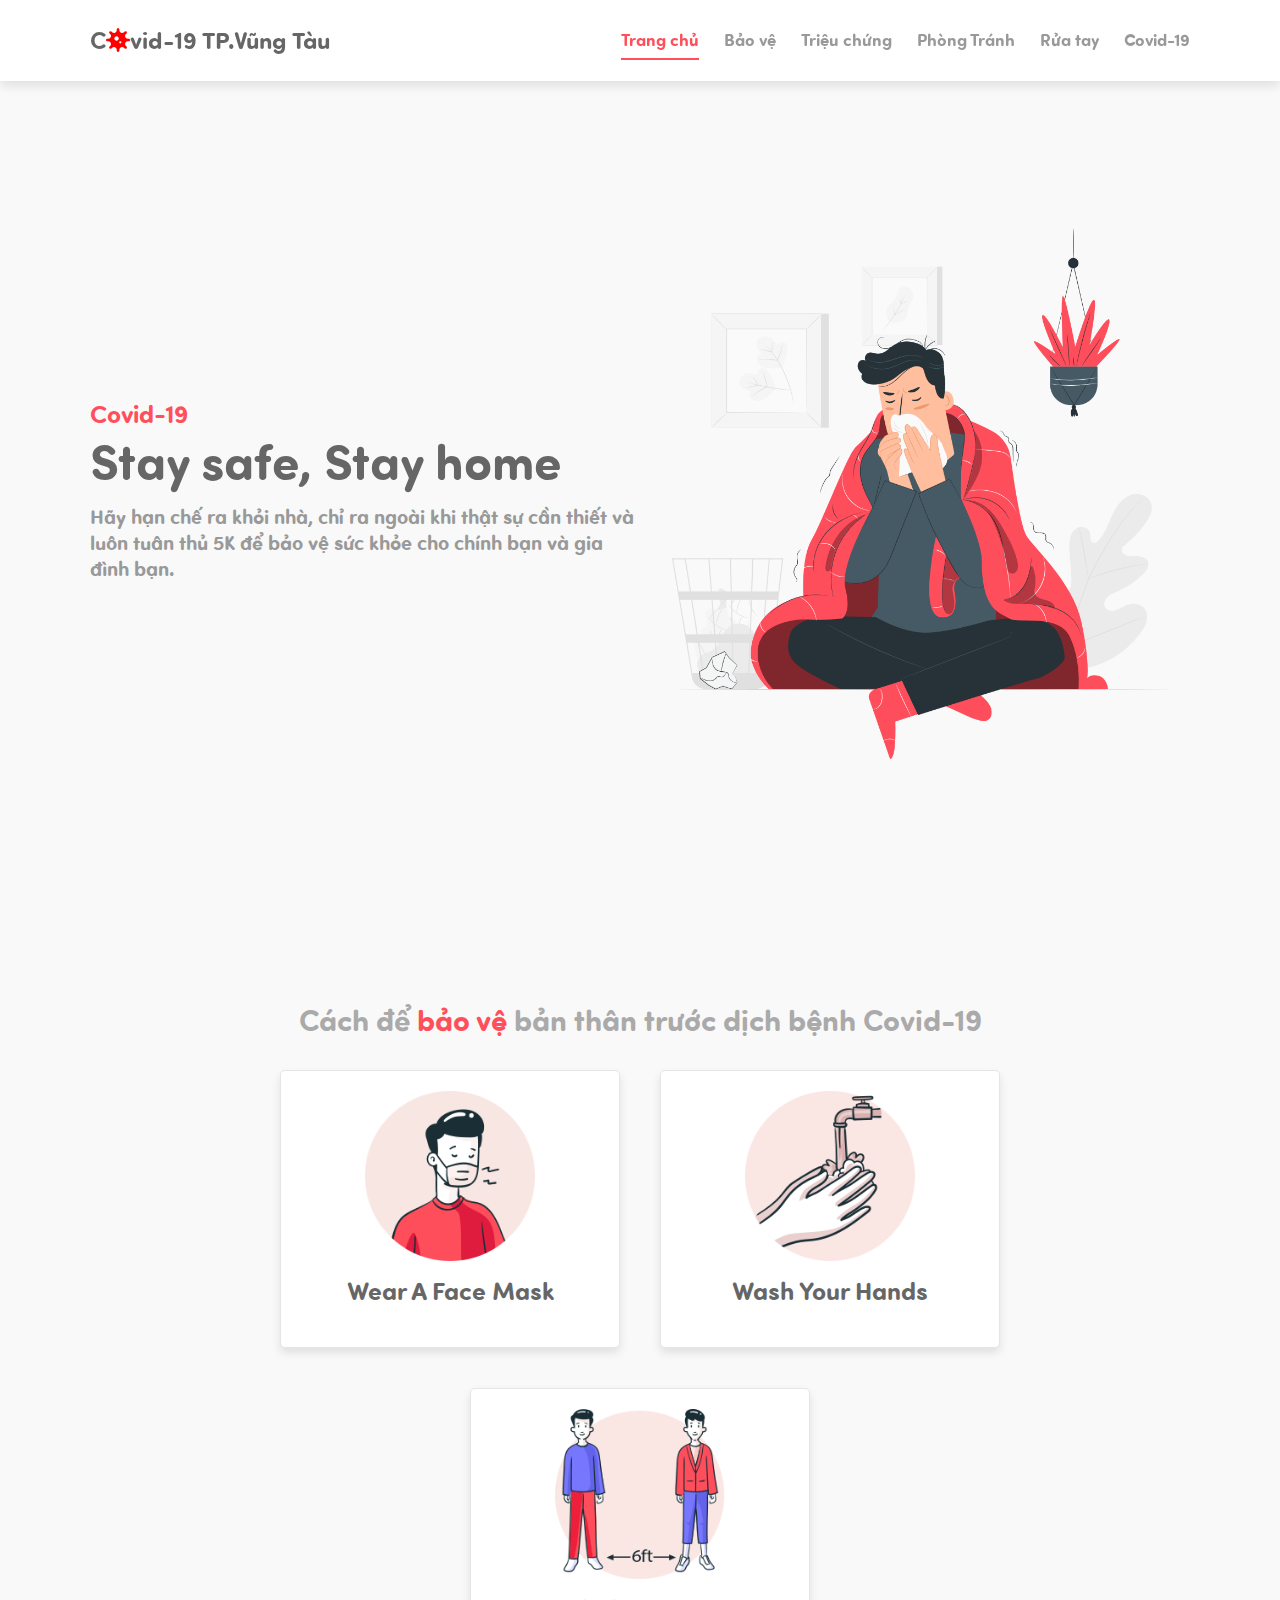
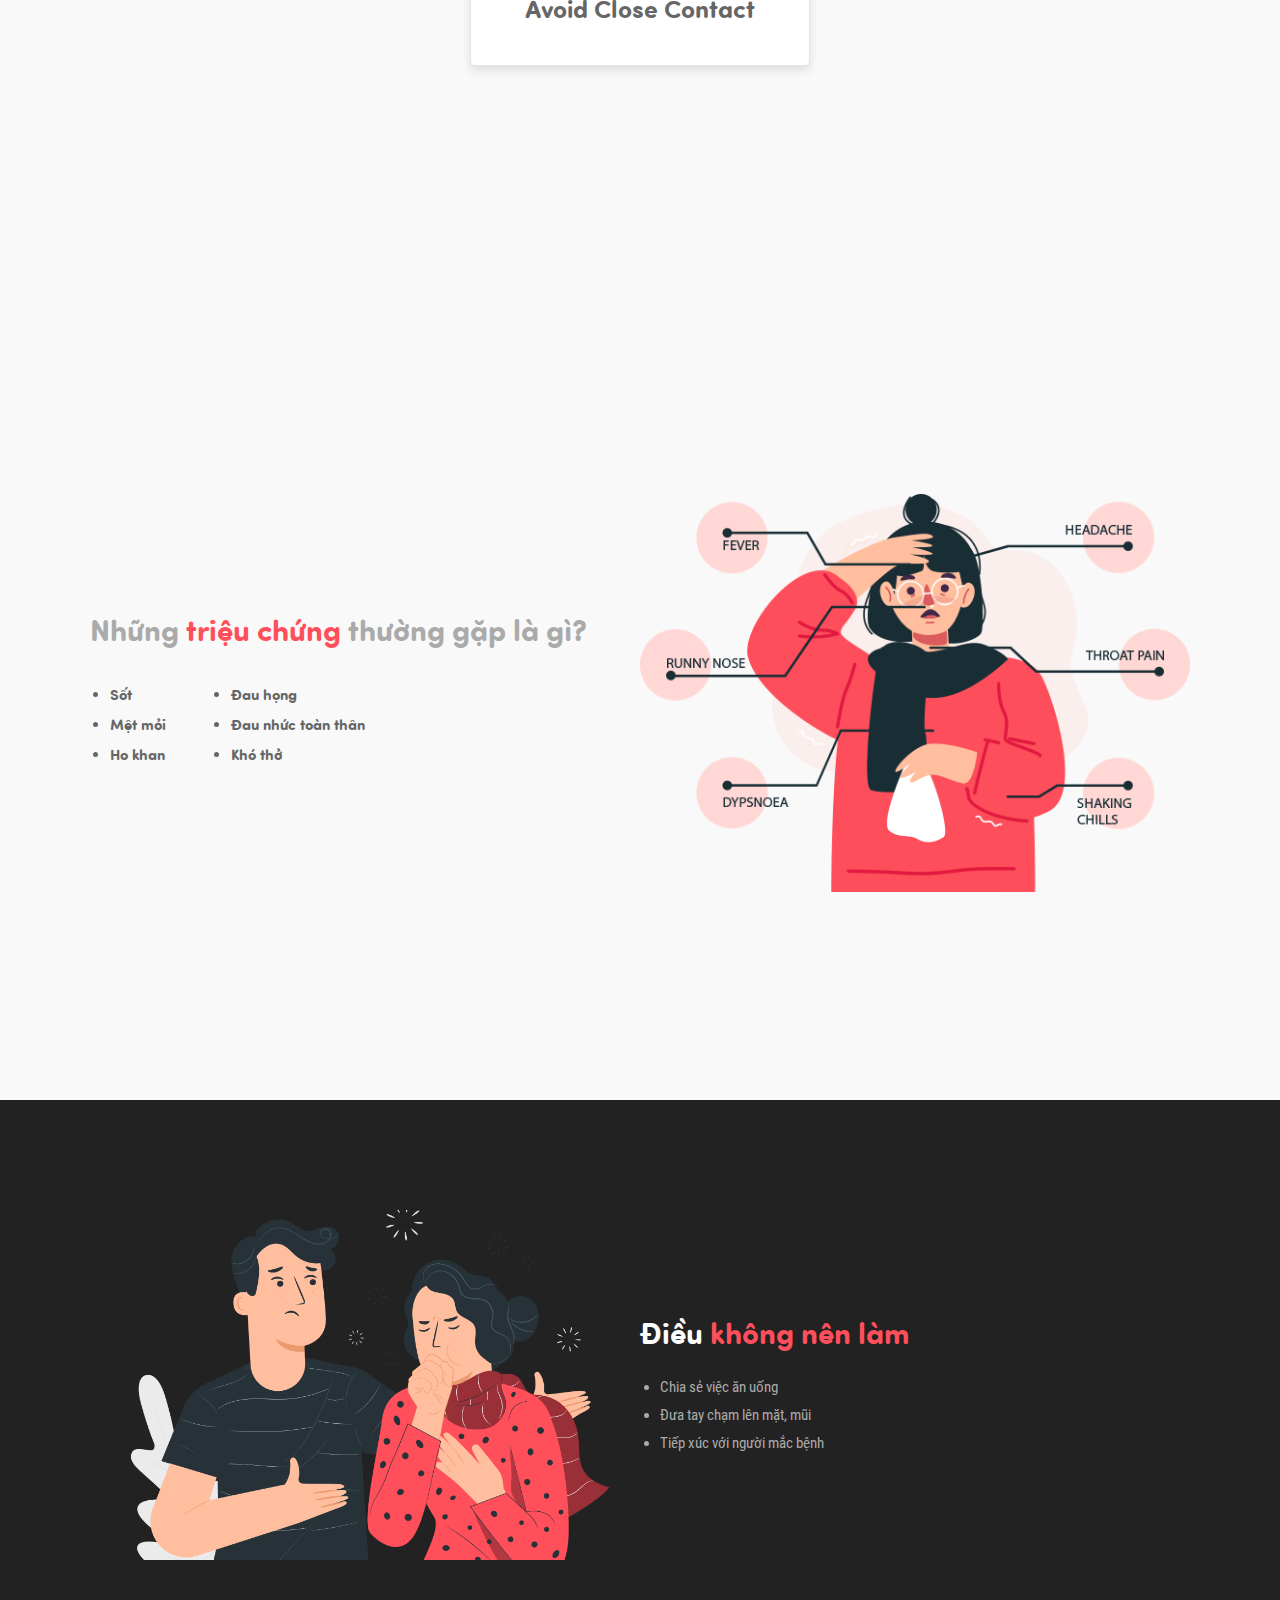
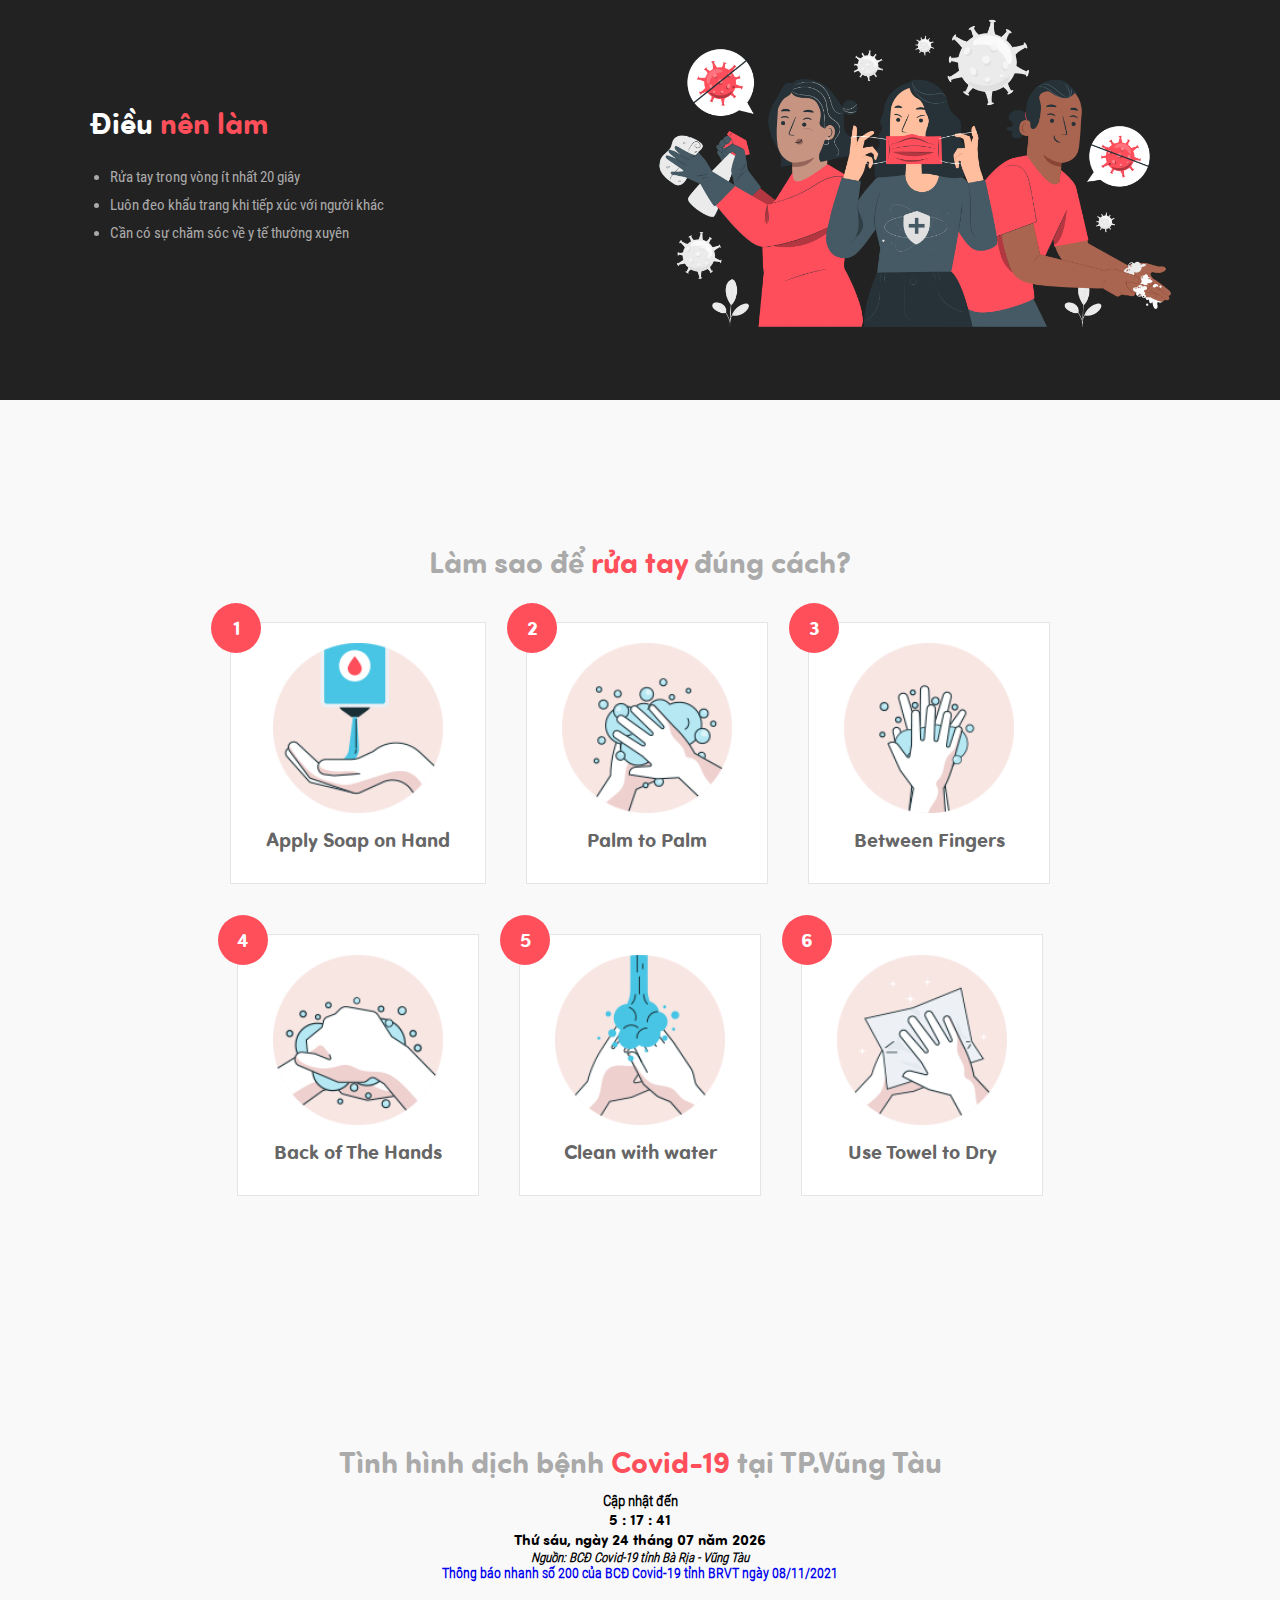
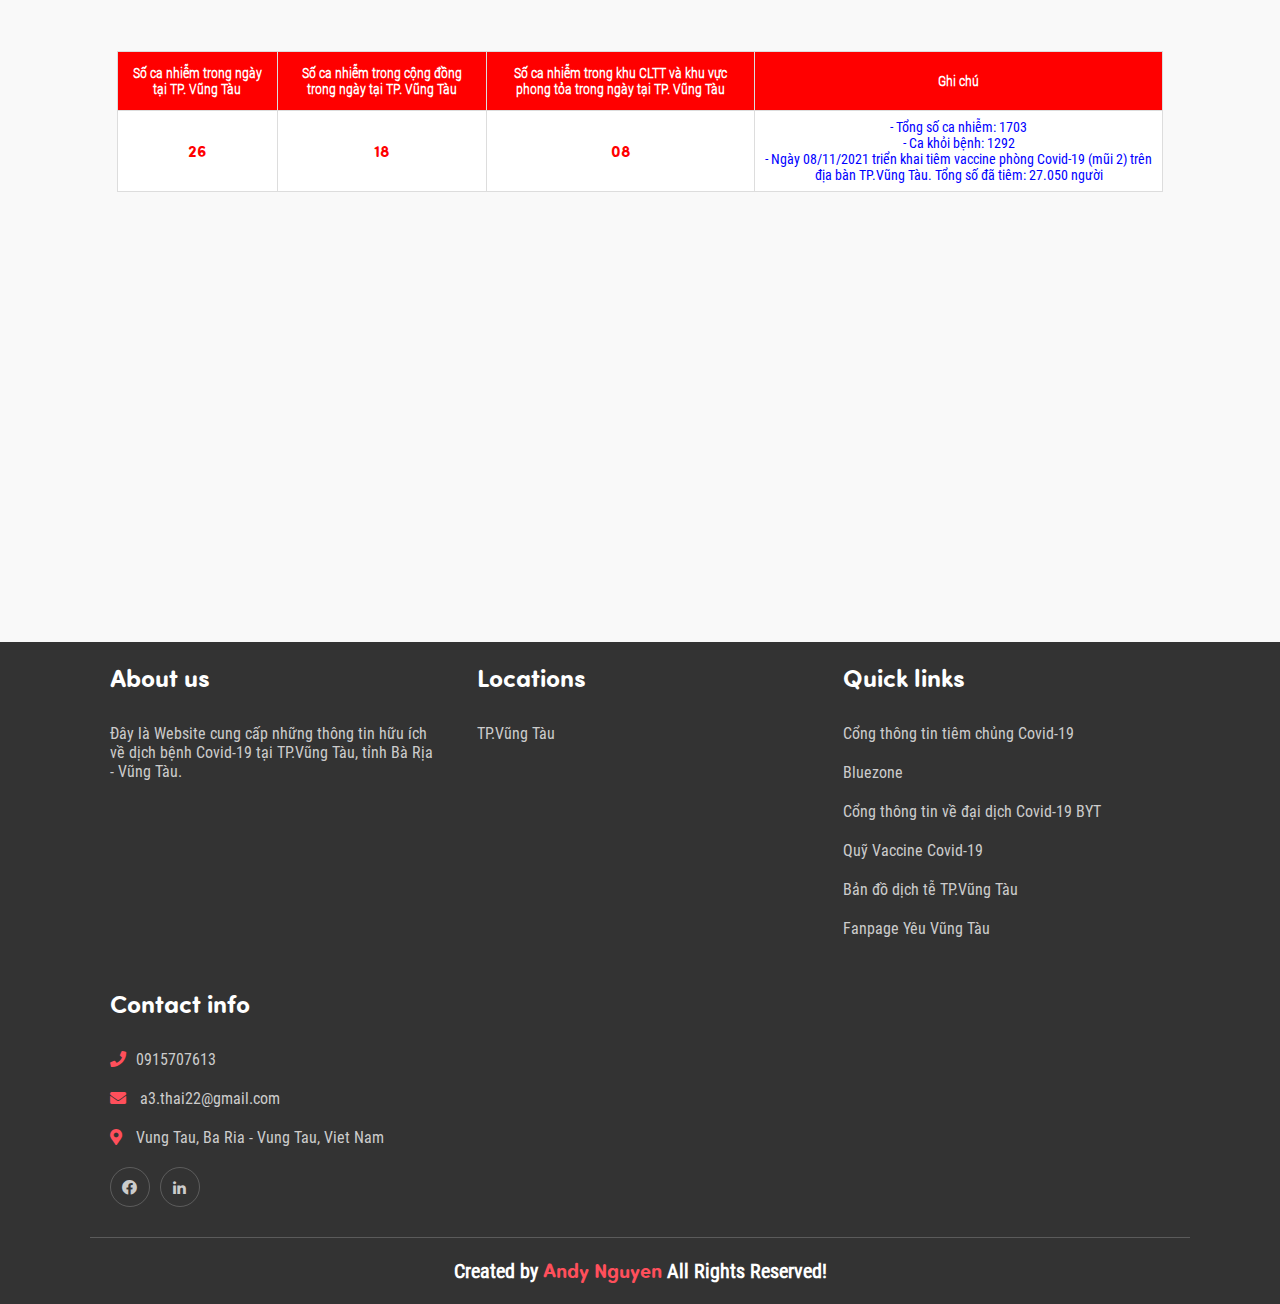
==== commit 65d35289: "Update index.html" ====
--- a/index.html
+++ b/index.html
@@ -51,7 +51,7 @@
 
         <span>Covid-19</span>
         <h3>Stay safe, Stay home</h3>
-        <p>Hãy hạn chế ra khỏi nhà, chỉ ra ngoài khi thật cần thiết và luôn tuân thủ 5K.</p>
+        <p>Hãy hạn chế ra khỏi nhà, chỉ ra ngoài khi thật sự cần thiết và luôn tuân thủ 5K để bảo vệ sức khỏe cho chính bạn và gia đình bạn.</p>
         <!-- <a href="#" class="btn">Protect now</a> -->
 
     </div>
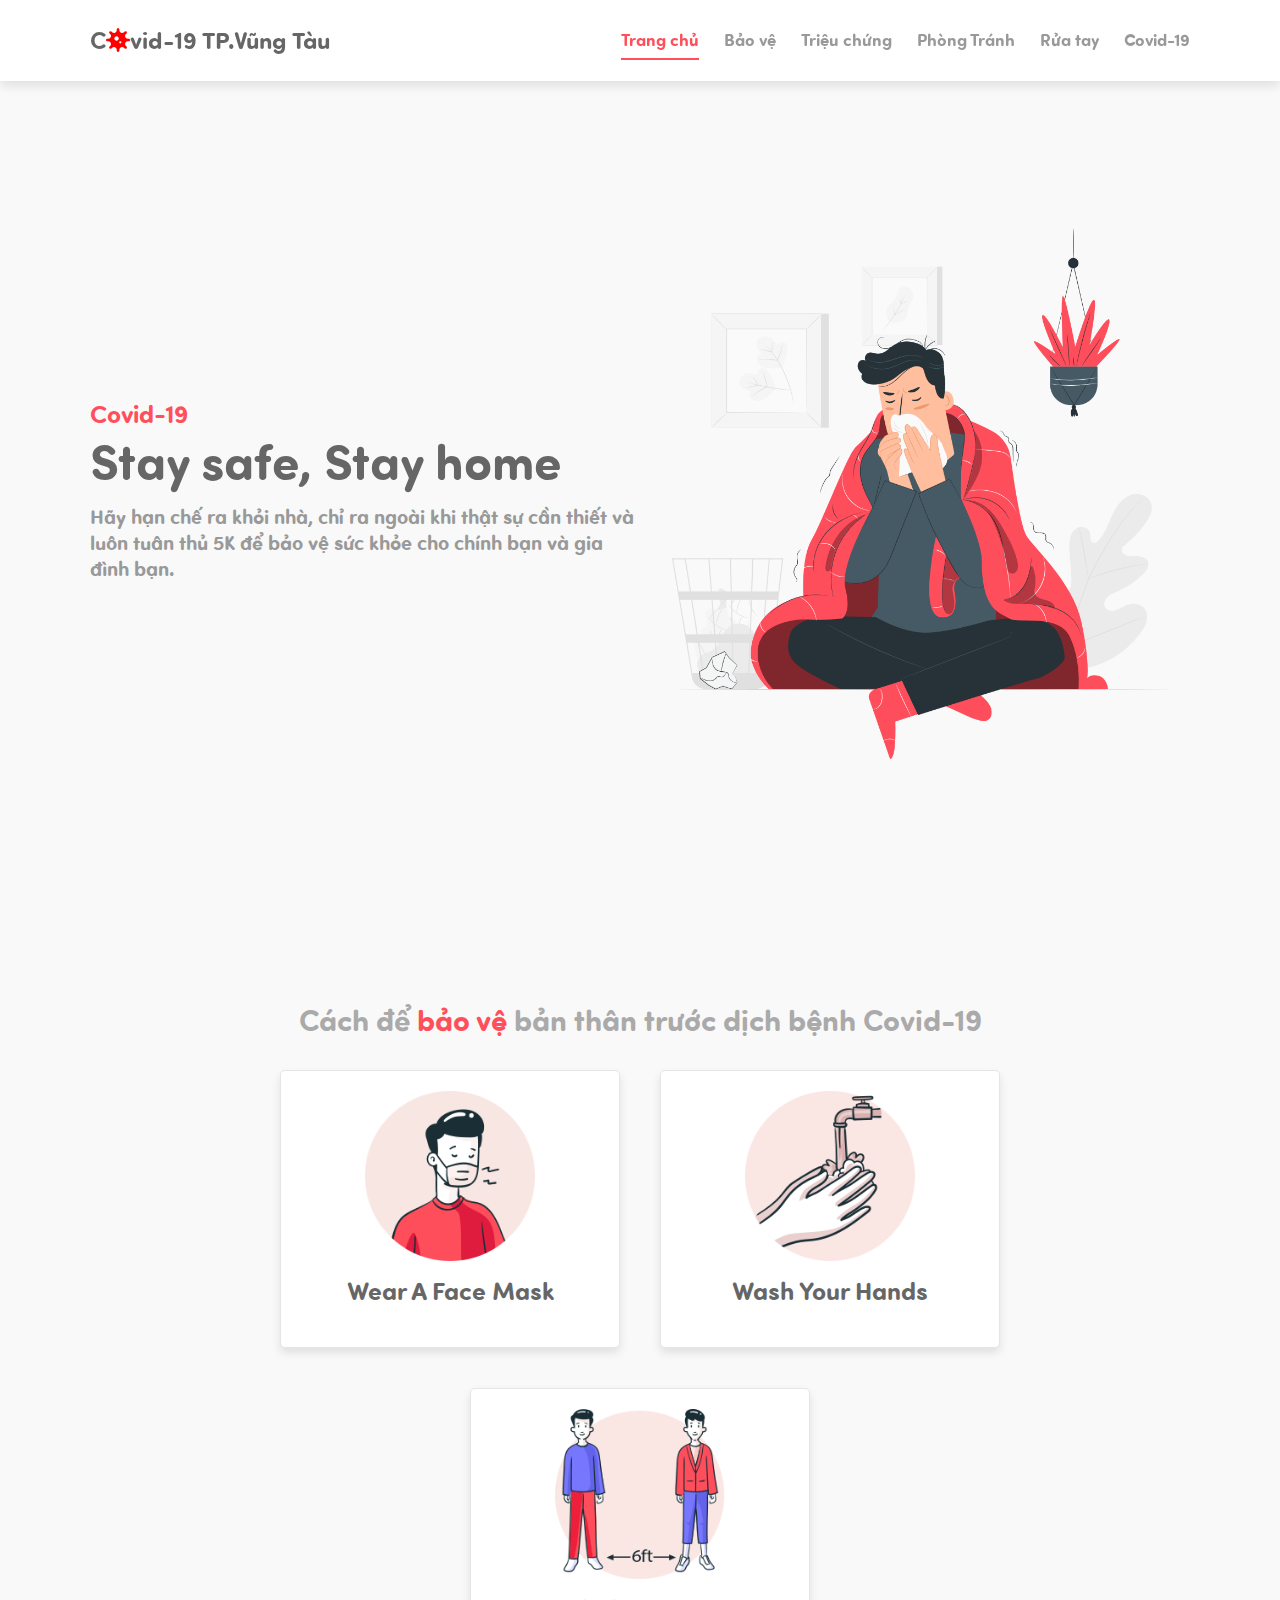
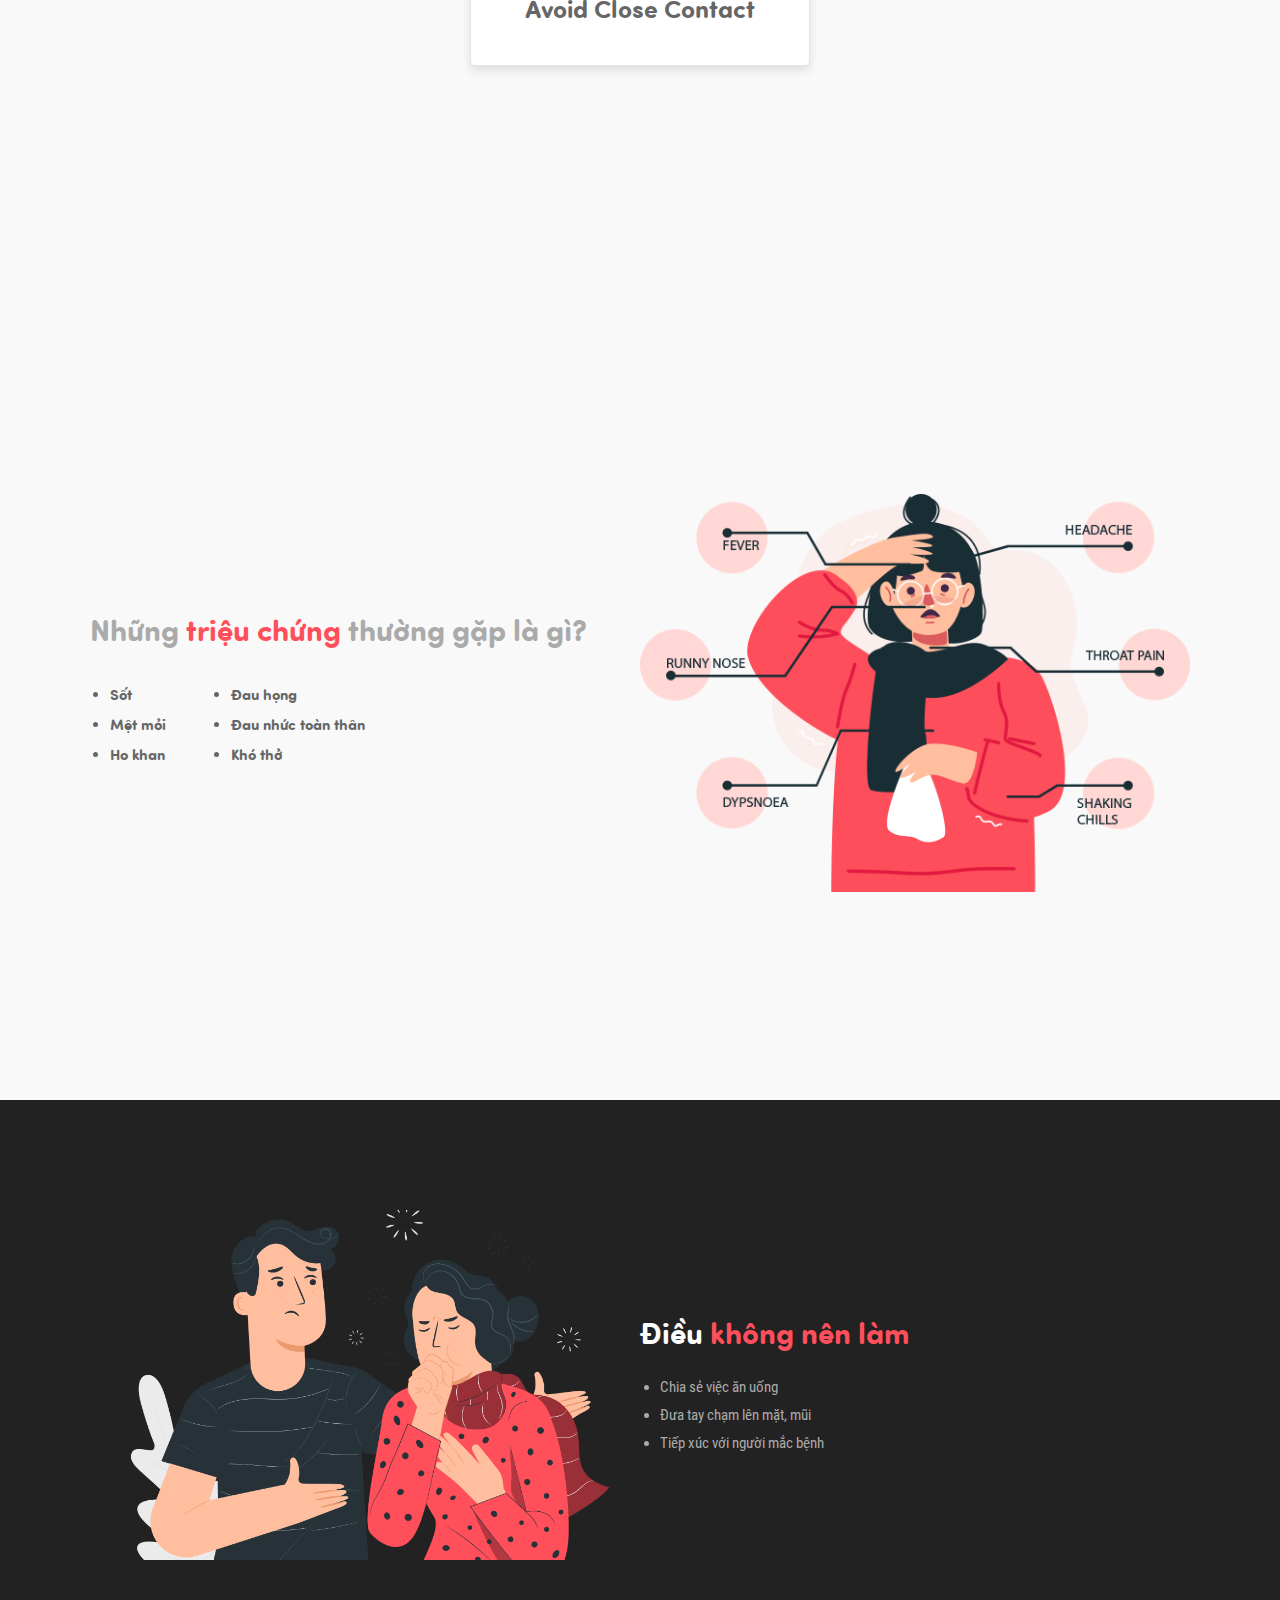
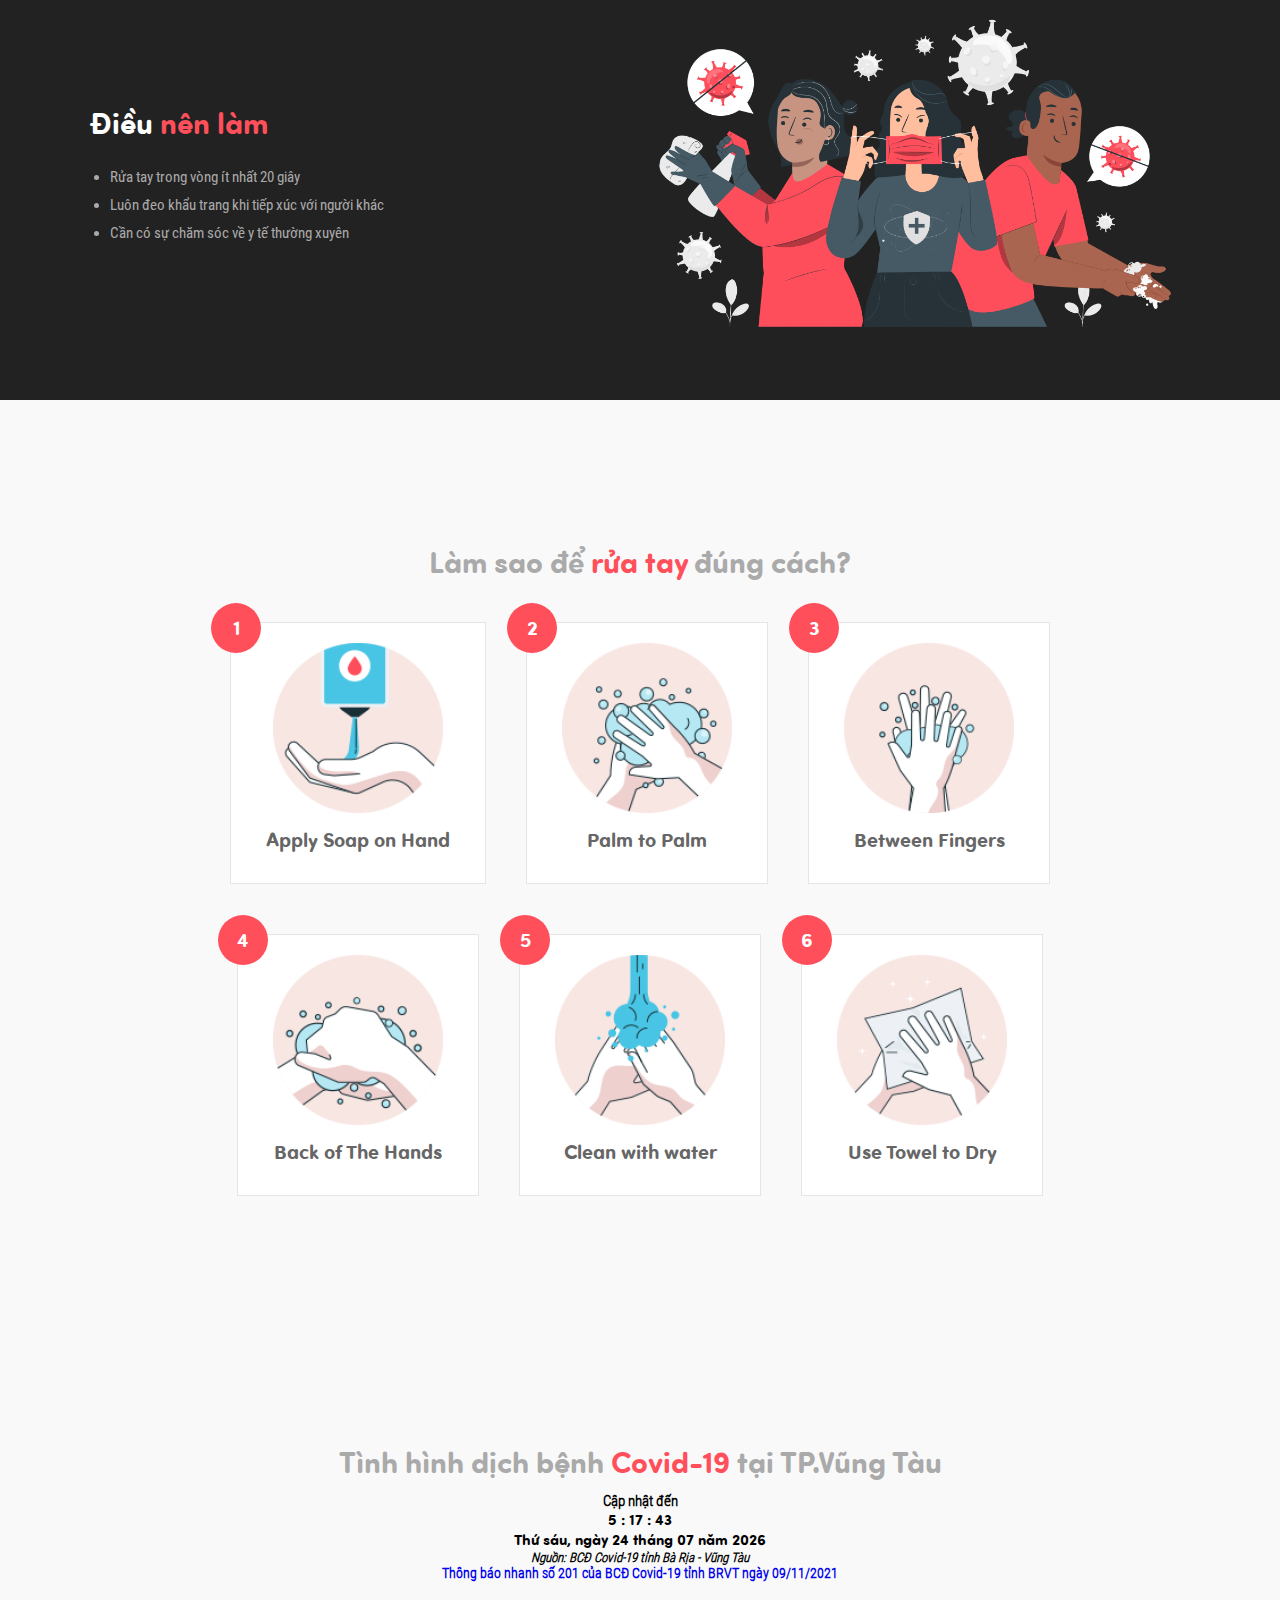
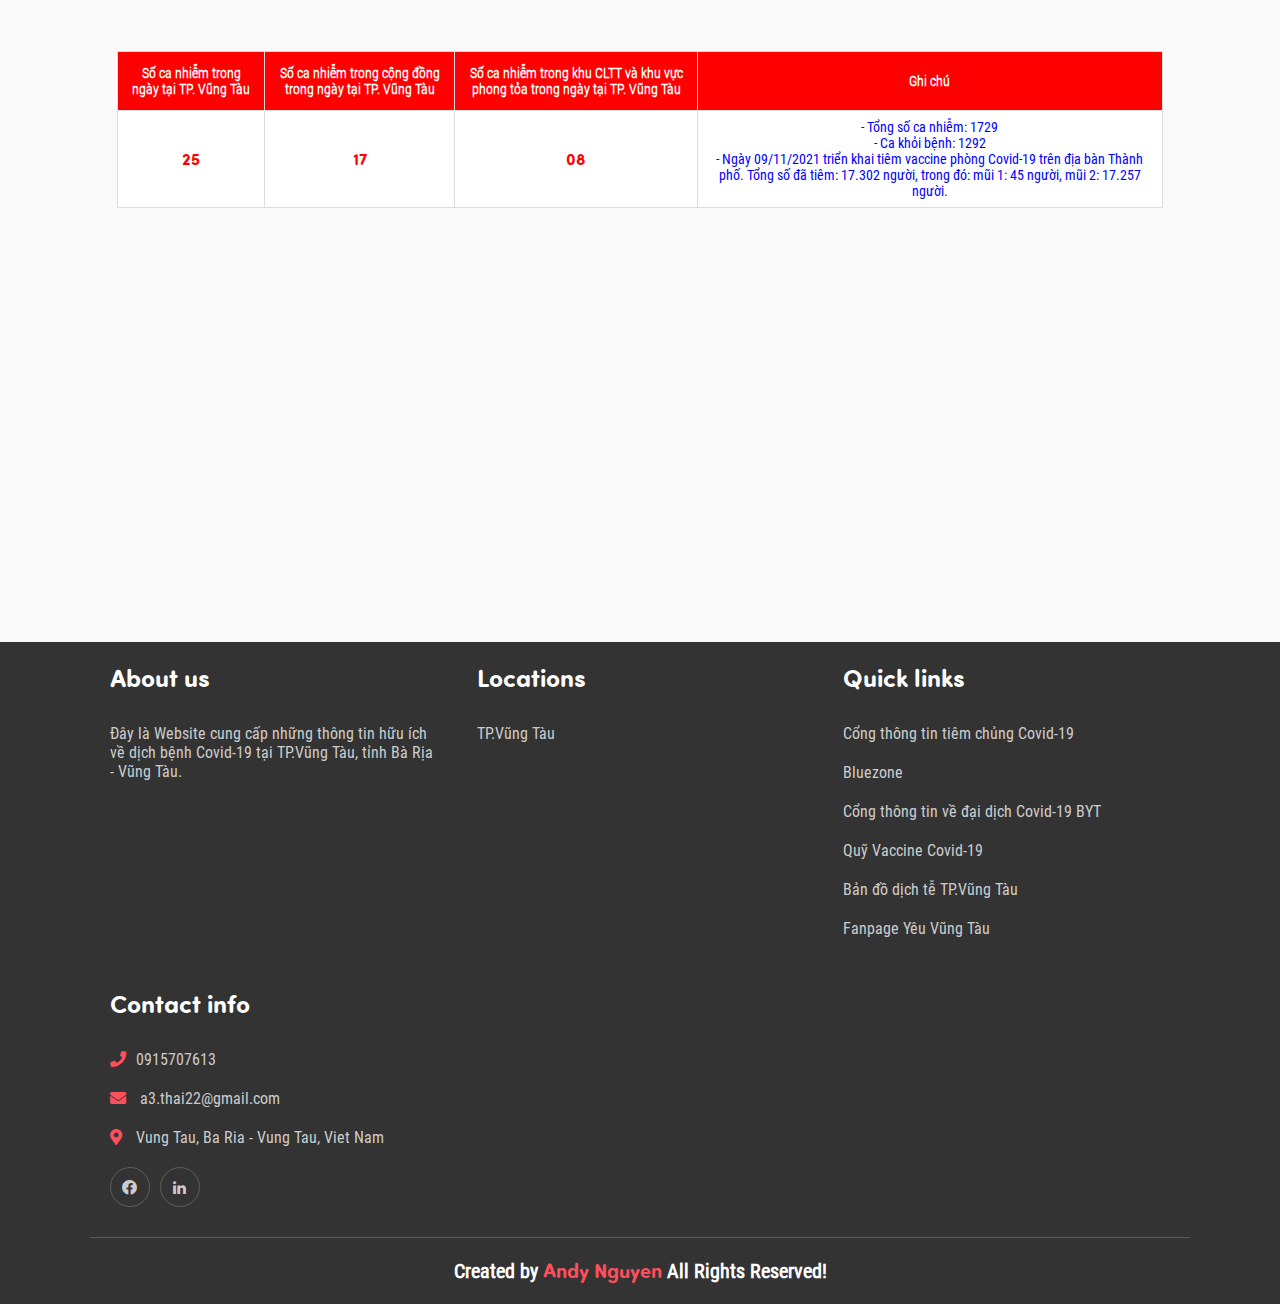
==== commit ca4eecb3: "Update index.html" ====
--- a/index.html
+++ b/index.html
@@ -270,7 +270,7 @@
     </h2>
     <h2 style="font-style: italic; font-size: 13px; text-align: center; font-family: RobotoLight;">Nguồn: BCĐ Covid-19 tỉnh Bà Rịa - Vũng Tàu</h2>
         
-    <h2 style="font-size: 14px; text-align: center; font-family: RobotoLight;"><a href="https://l.facebook.com/l.php?u=https%3A%2F%2Frd.zapps.vn%2Fdetail%2F3867521787643919170%3Fid%3Da77fd21f9d5a74042d4b%26pageId%3D3867521787643919170%26broadcastId%3Db9c7a2e985ac6cf235bd%26audienceId%3D4215986705473878160%26utm_source%3Dzalo%26utm_medium%3Dzalo%26utm_campaign%3Dzalo%26zarsrc%3D1303%26fbclid%3DIwAR0ufdan6SDV9WEtWEiRELZxKQuUq5Krh8V52XylcdPl5nzUe1_RST_QfBg&h=AT2JWIhXtsfns09sS9N7MeXZs0FaJW-iSbLtR8h_SrAMWf3tDIYVi7FNr4JaXO2ZMSJZ63kZgGcCsbcOTq1RXq8M8GG8Nlkz1nPLMQqUhBtzsqek_Ox0nmZUxd7DF_nm_tIRPBhPXY_B3dz89wTGlg" style="font-size: 14px; text-align: center; font-family: RobotoLight;">Thông báo nhanh số 200 của BCĐ Covid-19 tỉnh BRVT ngày 08/11/2021 </a></h2>
+    <h2 style="font-size: 14px; text-align: center; font-family: RobotoLight;"><a href="https://rd.zapps.vn/detail/3867521787643919170?id=4023a46beb2e02705b3f&pageId=3867521787643919170" style="font-size: 14px; text-align: center; font-family: RobotoLight;">Thông báo nhanh số 201 của BCĐ Covid-19 tỉnh BRVT ngày 09/11/2021 </a></h2>
     <br>
     <br>
     <br>
@@ -288,10 +288,10 @@
           
         </tr>
         <tr style="text-align: center;">
-          <td style="color: red; font-size: 16px; text-align: center;">26</td>
-          <td style="color: red; font-size: 16px; text-align: center;">18</td>
+          <td style="color: red; font-size: 16px; text-align: center;">25</td>
+          <td style="color: red; font-size: 16px; text-align: center;">17</td>
           <td style="color: red; font-size: 16px; text-align: center;">08</td>
-          <td style="color: blue; font-size: 14px; font-family: Roboto; text-style: bold; text-align: center;">- Tổng số ca nhiễm: 1703<br>- Ca khỏi bệnh: 1292<br>- Ngày 08/11/2021 triển khai tiêm vaccine phòng Covid-19 (mũi 2) trên địa bàn TP.Vũng Tàu. Tổng số đã tiêm: 27.050 người</td>
+          <td style="color: blue; font-size: 14px; font-family: Roboto; text-style: bold; text-align: center;">- Tổng số ca nhiễm: 1729<br>- Ca khỏi bệnh: 1292<br>- Ngày 09/11/2021 triển khai tiêm vaccine phòng Covid-19 trên địa bàn Thành phố. Tổng số đã tiêm: 17.302 người, trong đó: mũi 1: 45 người, mũi 2: 17.257 người. </td>
         </tr>
     </table>
       <br>
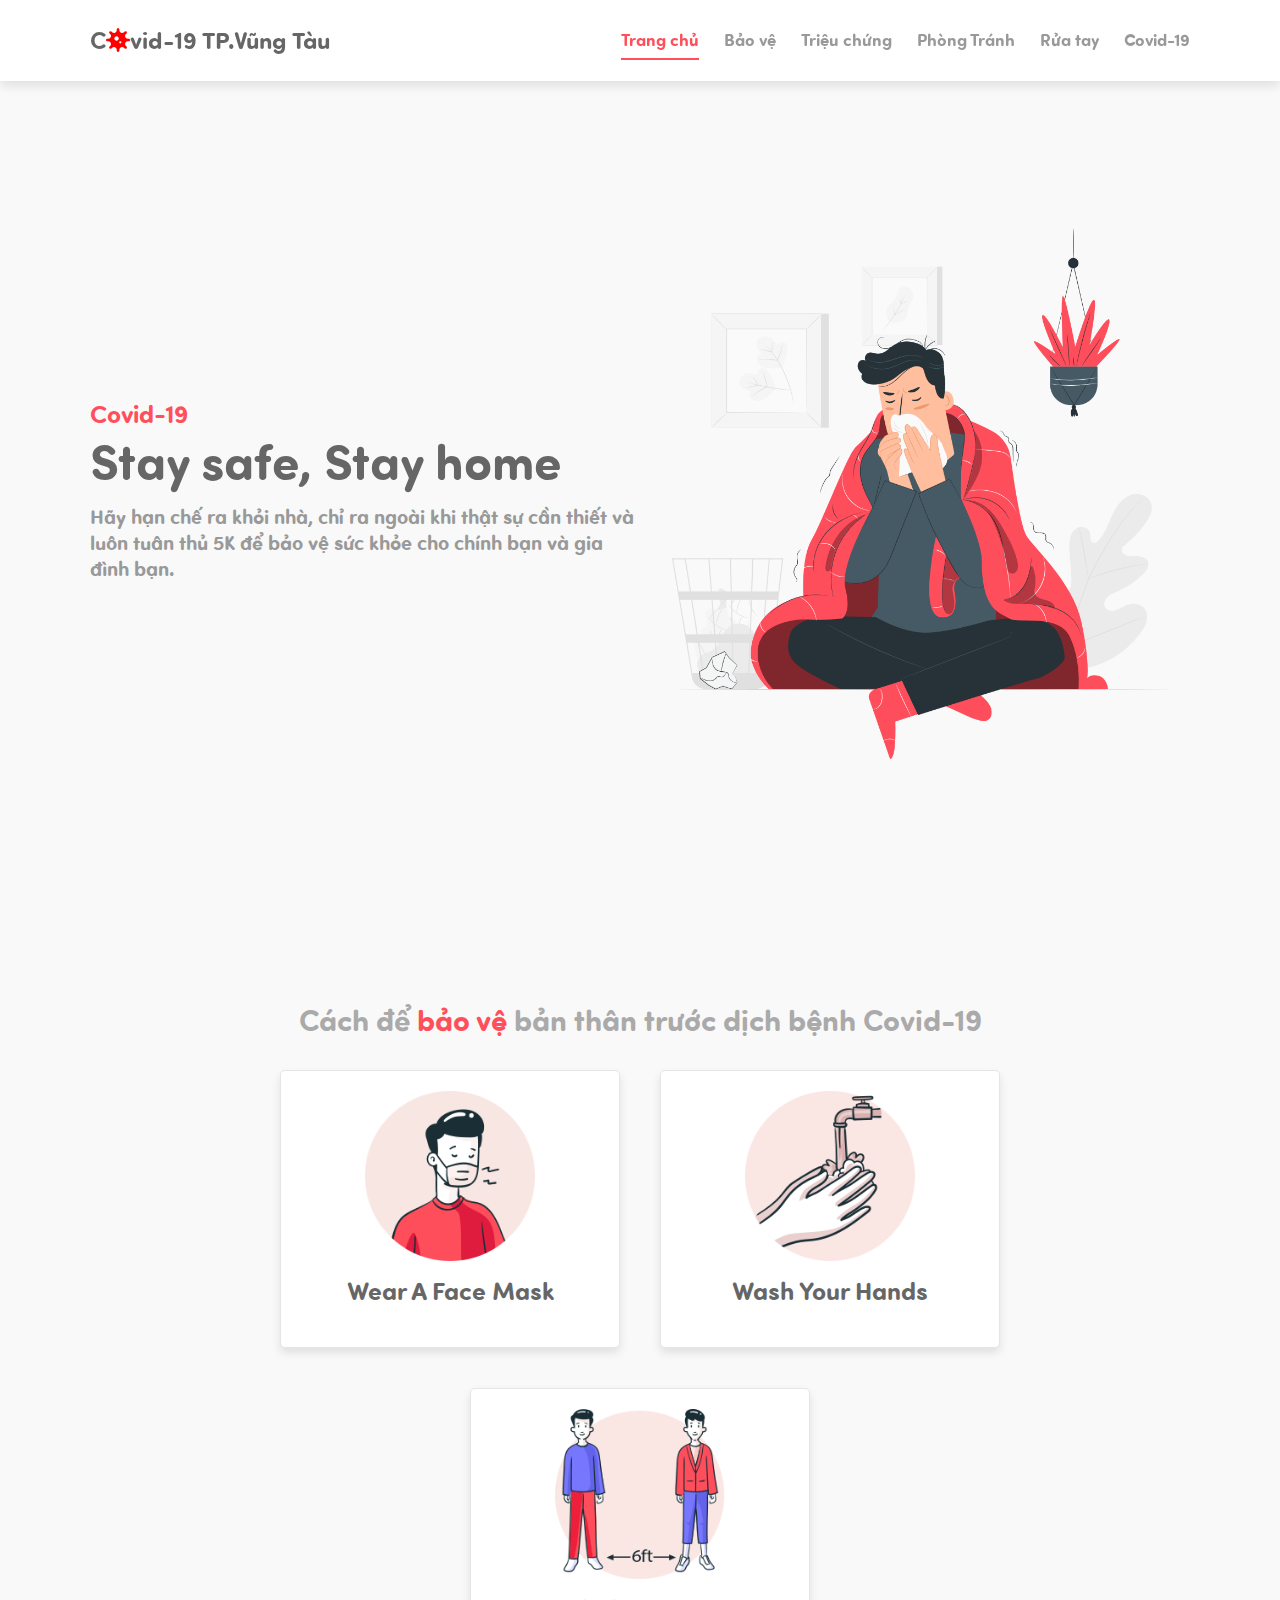
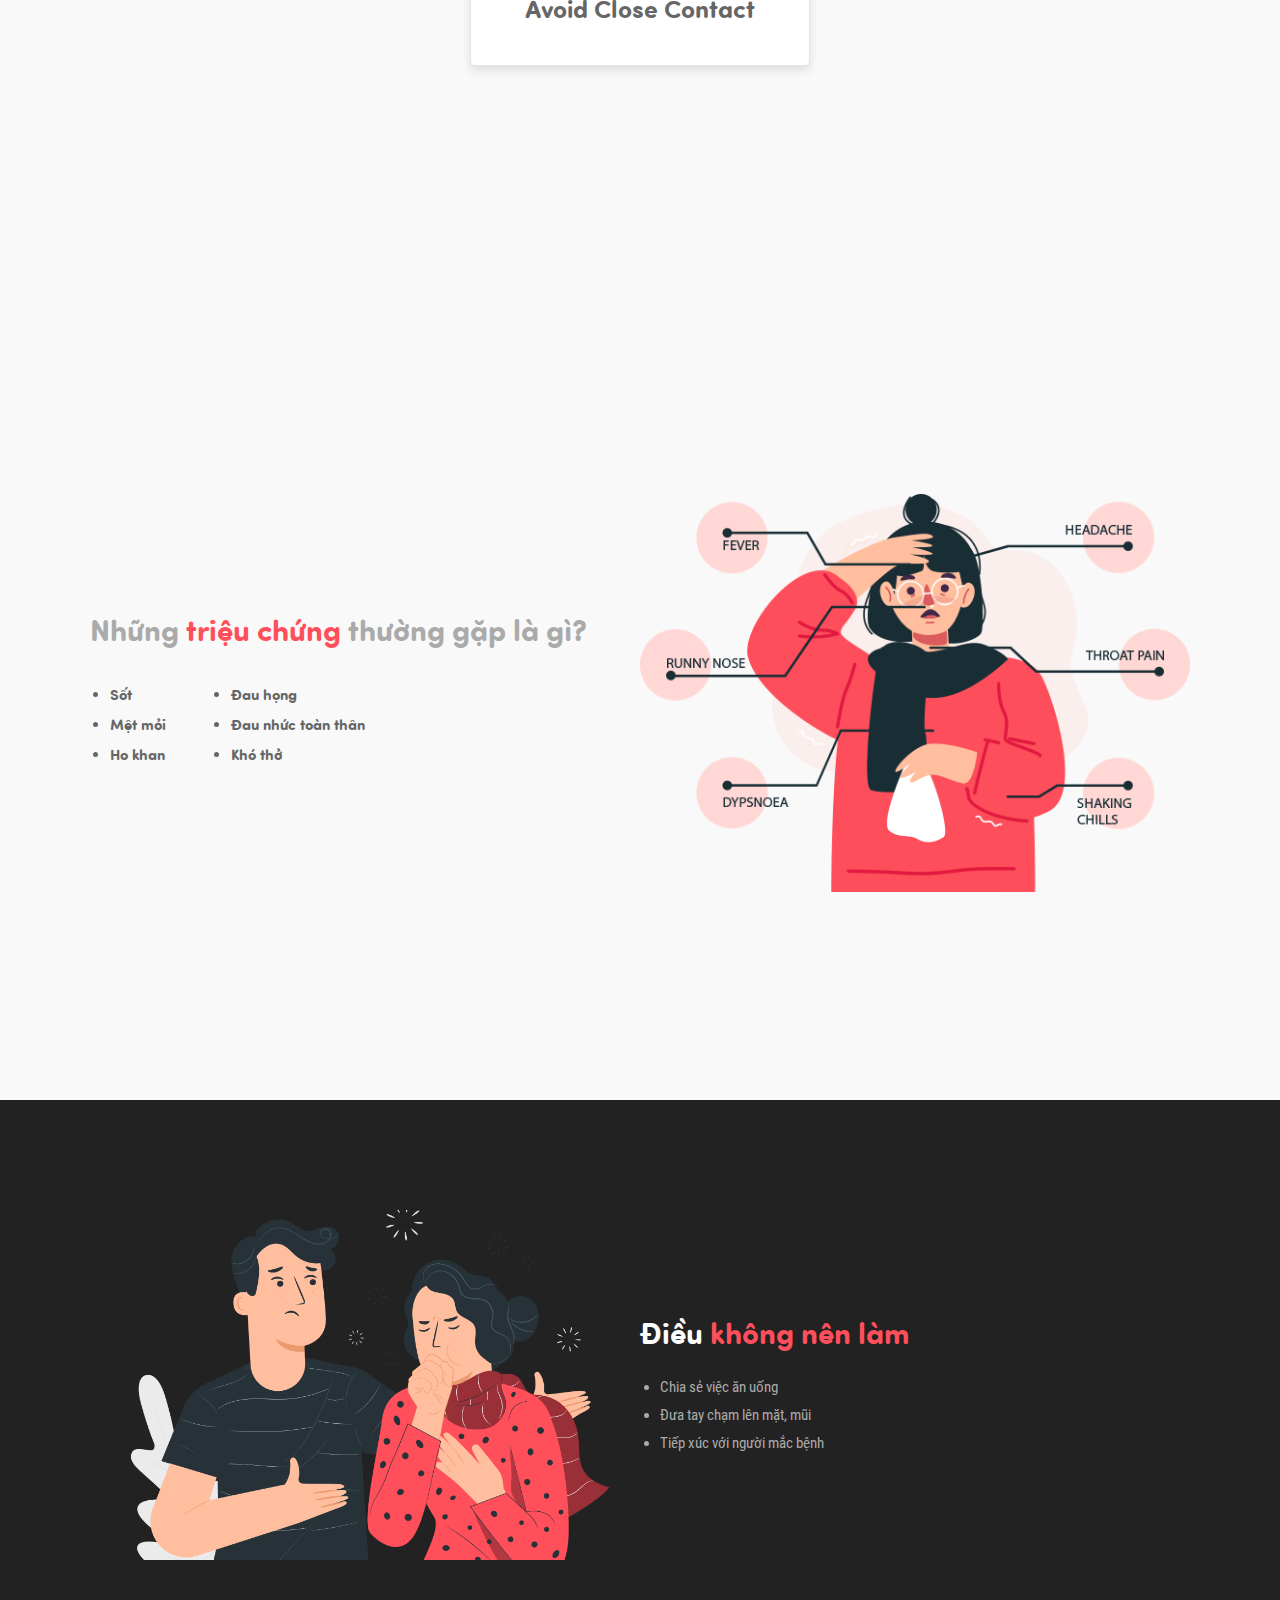
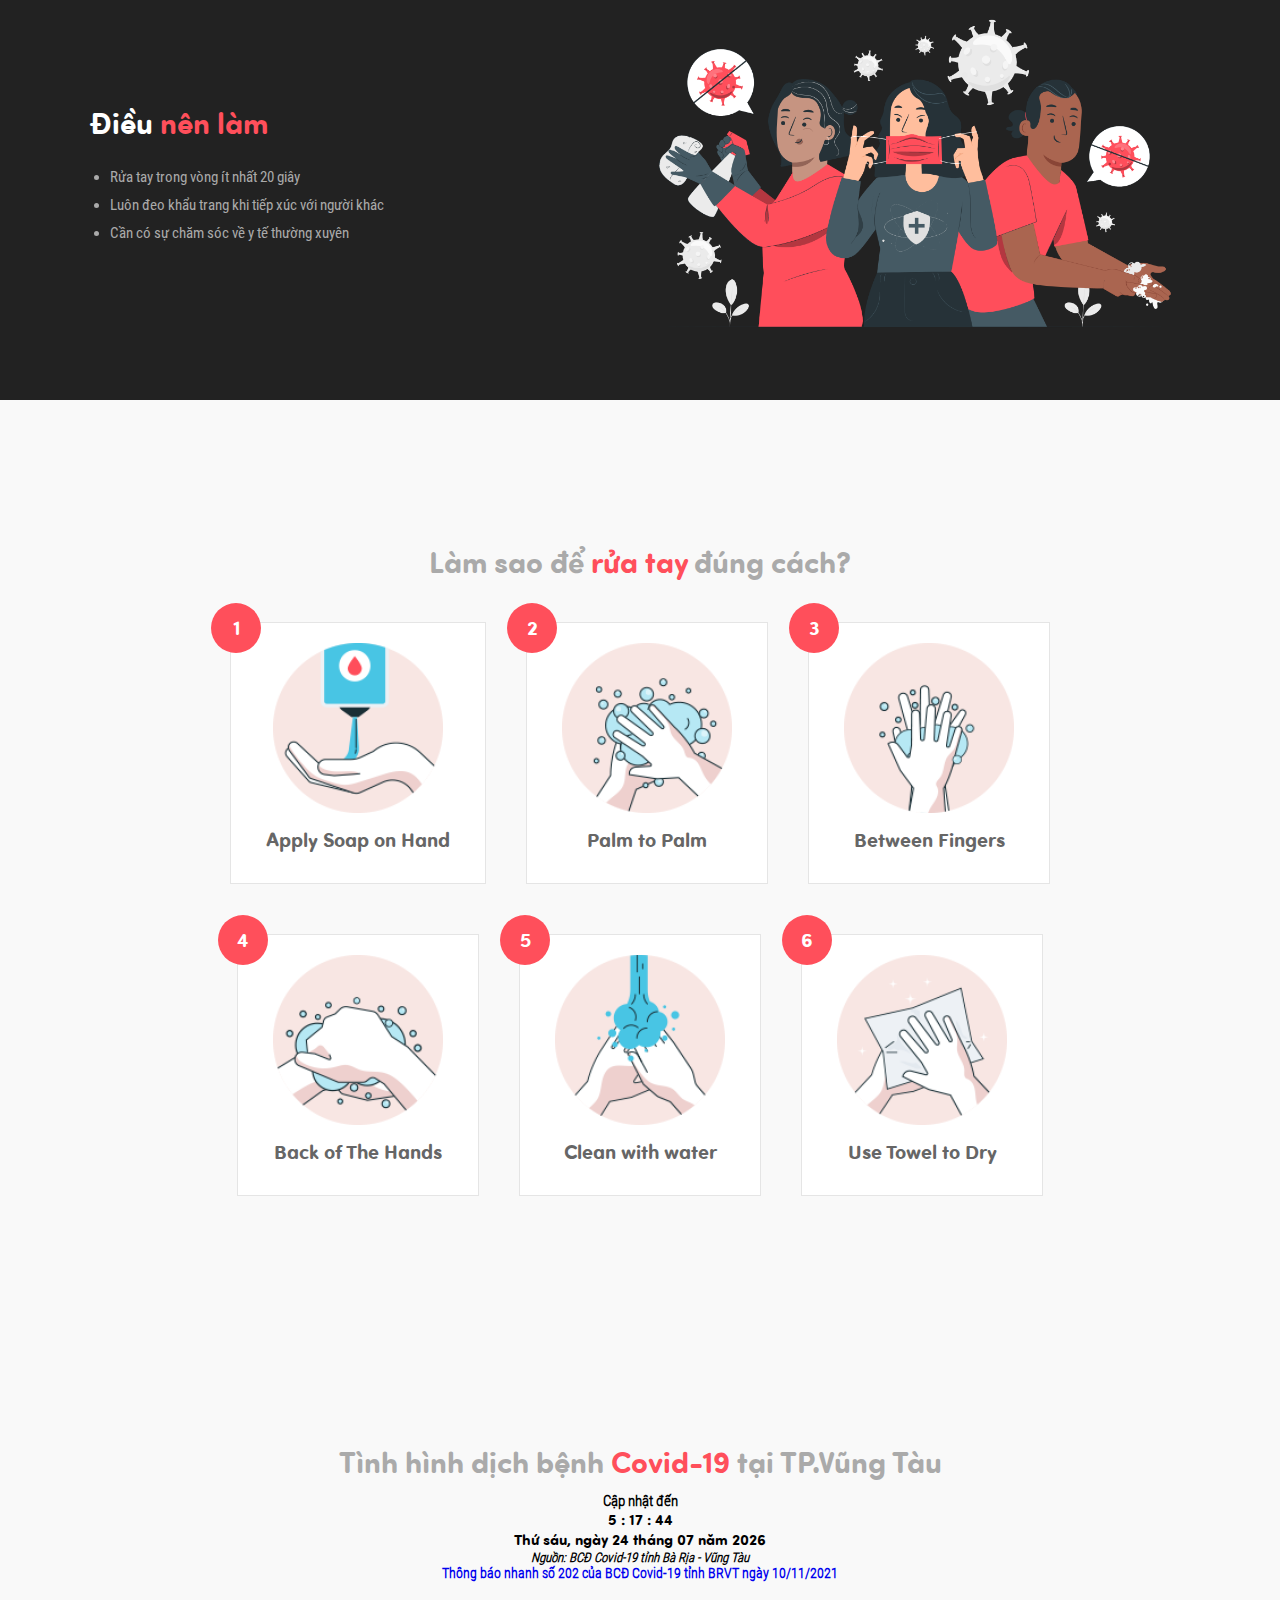
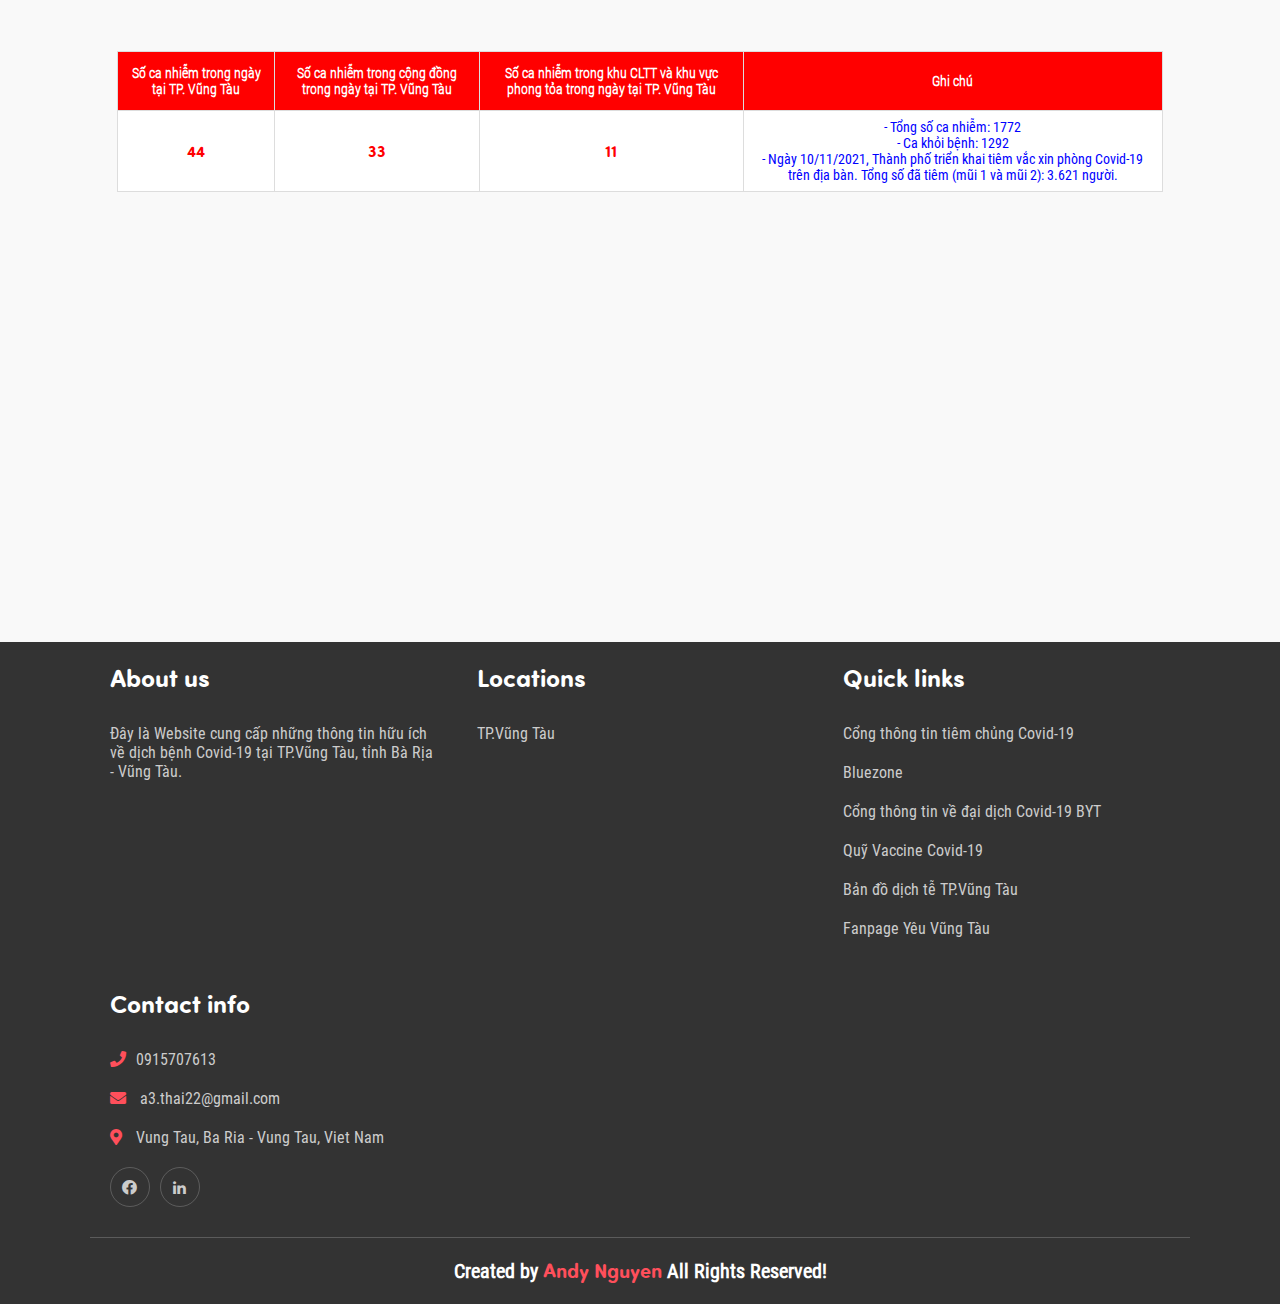
==== commit ffb805f4: "Update index.html" ====
--- a/index.html
+++ b/index.html
@@ -270,7 +270,7 @@
     </h2>
     <h2 style="font-style: italic; font-size: 13px; text-align: center; font-family: RobotoLight;">Nguồn: BCĐ Covid-19 tỉnh Bà Rịa - Vũng Tàu</h2>
         
-    <h2 style="font-size: 14px; text-align: center; font-family: RobotoLight;"><a href="https://rd.zapps.vn/detail/3867521787643919170?id=4023a46beb2e02705b3f&pageId=3867521787643919170" style="font-size: 14px; text-align: center; font-family: RobotoLight;">Thông báo nhanh số 201 của BCĐ Covid-19 tỉnh BRVT ngày 09/11/2021 </a></h2>
+    <h2 style="font-size: 14px; text-align: center; font-family: RobotoLight;"><a href="https://rd.zapps.vn/detail/3867521787643919170?id=a2267a753530dc6e8521&pageId=3867521787643919170" style="font-size: 14px; text-align: center; font-family: RobotoLight;">Thông báo nhanh số 202 của BCĐ Covid-19 tỉnh BRVT ngày 10/11/2021 </a></h2>
     <br>
     <br>
     <br>
@@ -288,10 +288,10 @@
           
         </tr>
         <tr style="text-align: center;">
-          <td style="color: red; font-size: 16px; text-align: center;">25</td>
-          <td style="color: red; font-size: 16px; text-align: center;">17</td>
-          <td style="color: red; font-size: 16px; text-align: center;">08</td>
-          <td style="color: blue; font-size: 14px; font-family: Roboto; text-style: bold; text-align: center;">- Tổng số ca nhiễm: 1729<br>- Ca khỏi bệnh: 1292<br>- Ngày 09/11/2021 triển khai tiêm vaccine phòng Covid-19 trên địa bàn Thành phố. Tổng số đã tiêm: 17.302 người, trong đó: mũi 1: 45 người, mũi 2: 17.257 người. </td>
+          <td style="color: red; font-size: 16px; text-align: center;">44</td>
+          <td style="color: red; font-size: 16px; text-align: center;">33</td>
+          <td style="color: red; font-size: 16px; text-align: center;">11</td>
+          <td style="color: blue; font-size: 14px; font-family: Roboto; text-style: bold; text-align: center;">- Tổng số ca nhiễm: 1772<br>- Ca khỏi bệnh: 1292<br>- Ngày 10/11/2021, Thành phố triển khai tiêm vắc xin phòng Covid-19 trên địa bàn. Tổng số đã tiêm (mũi 1 và mũi 2): 3.621 người. </td>
         </tr>
     </table>
       <br>
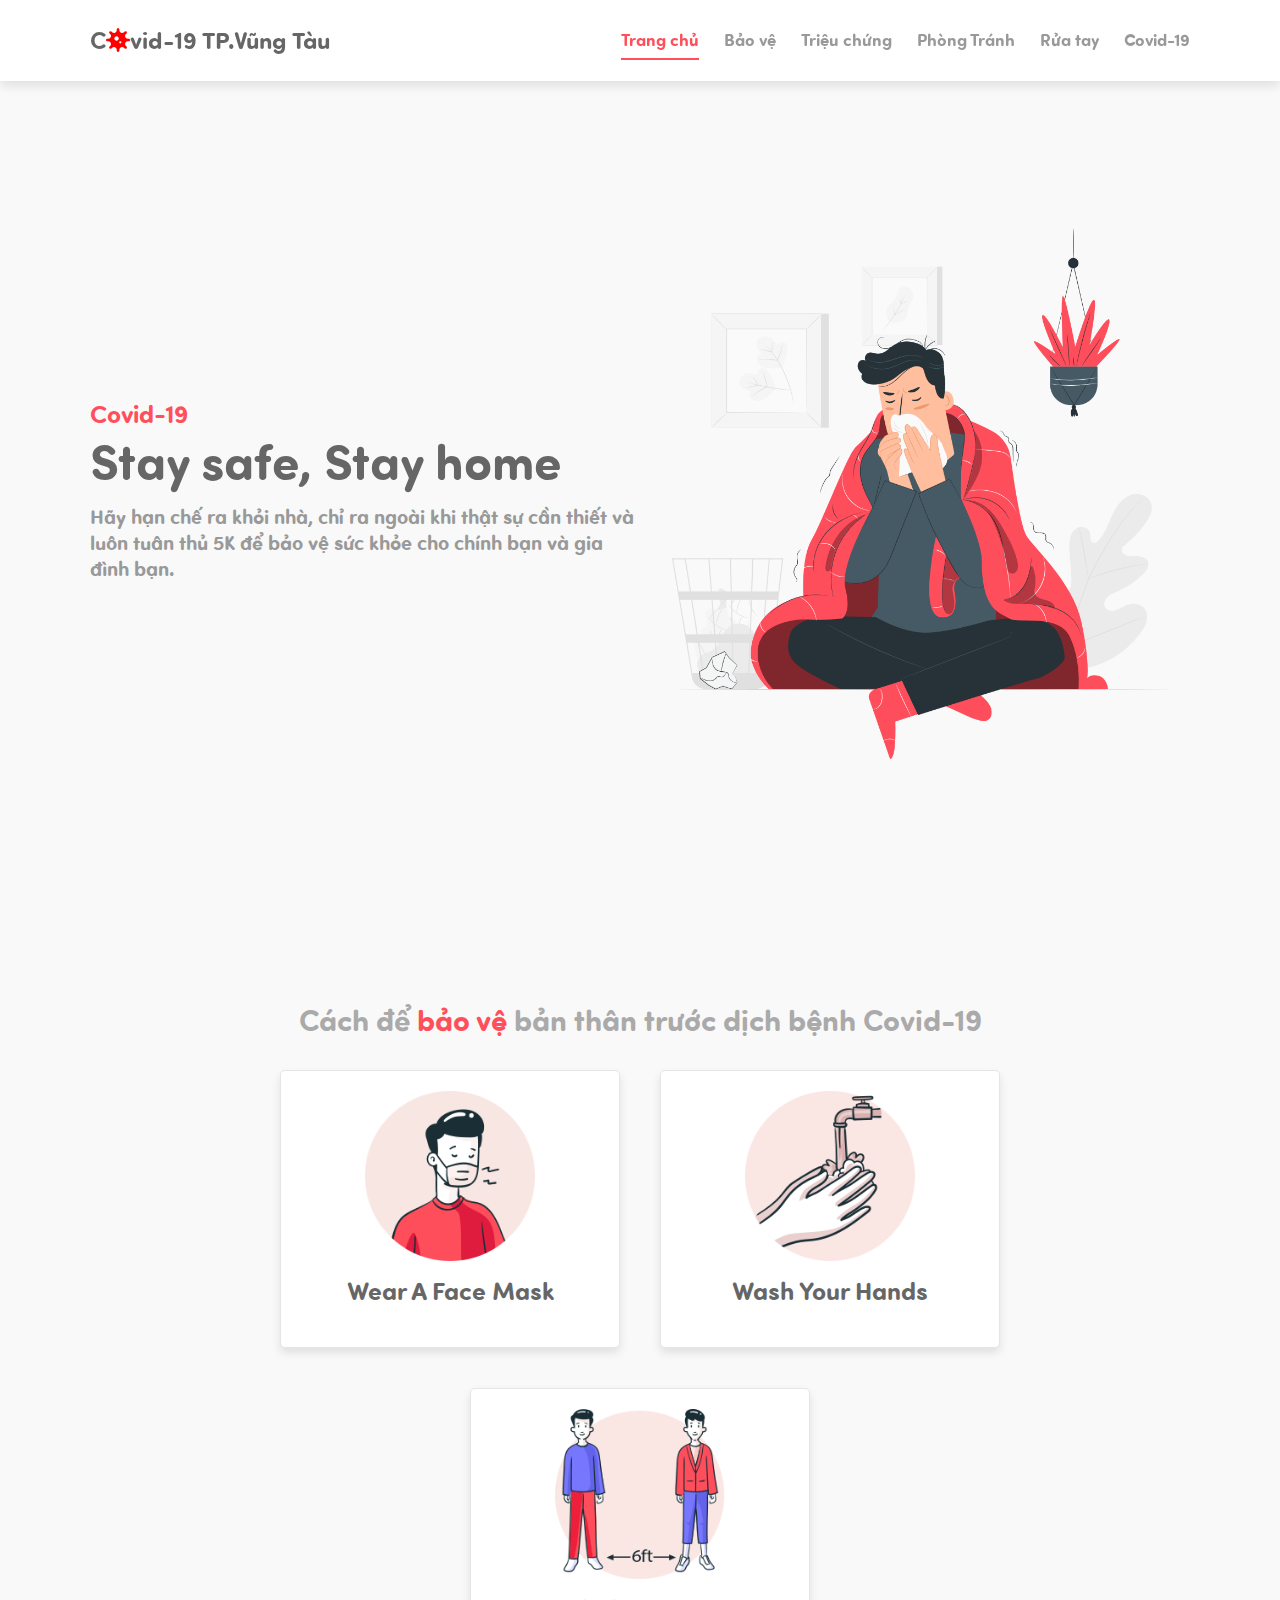
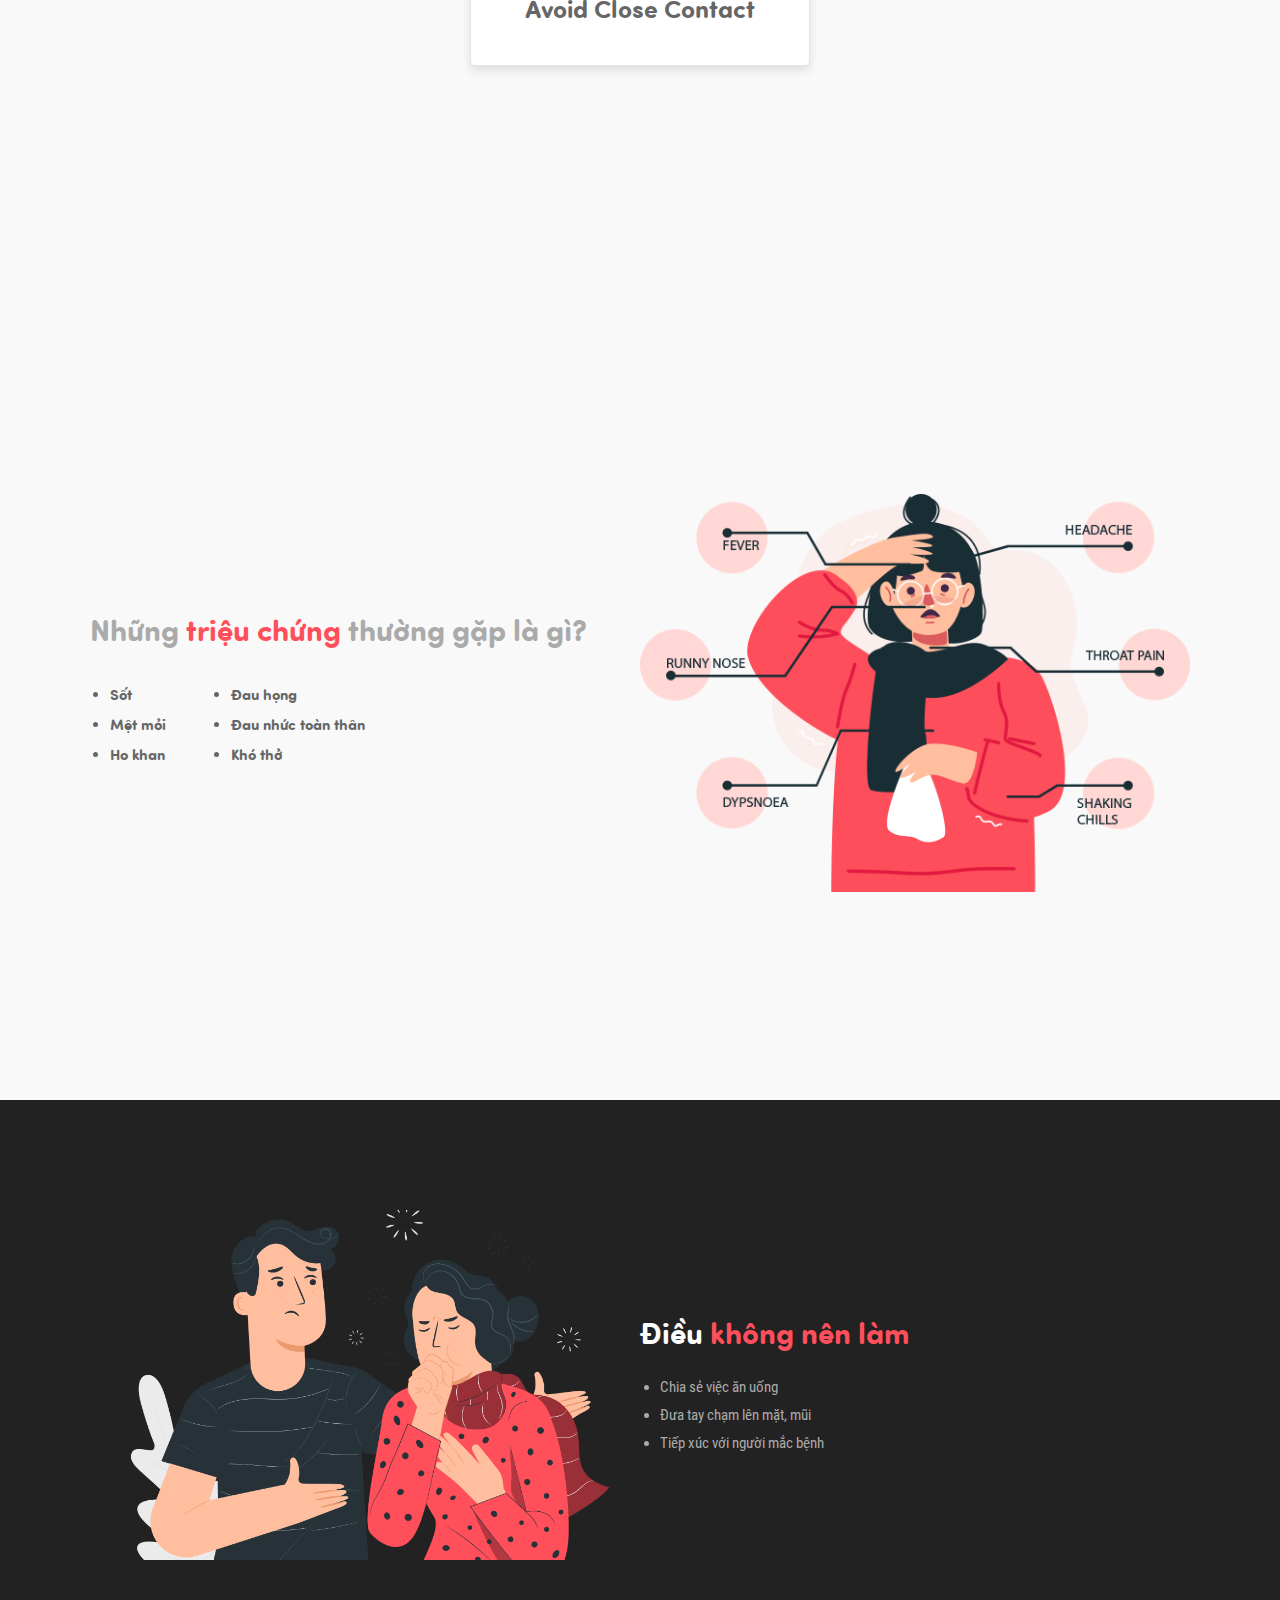
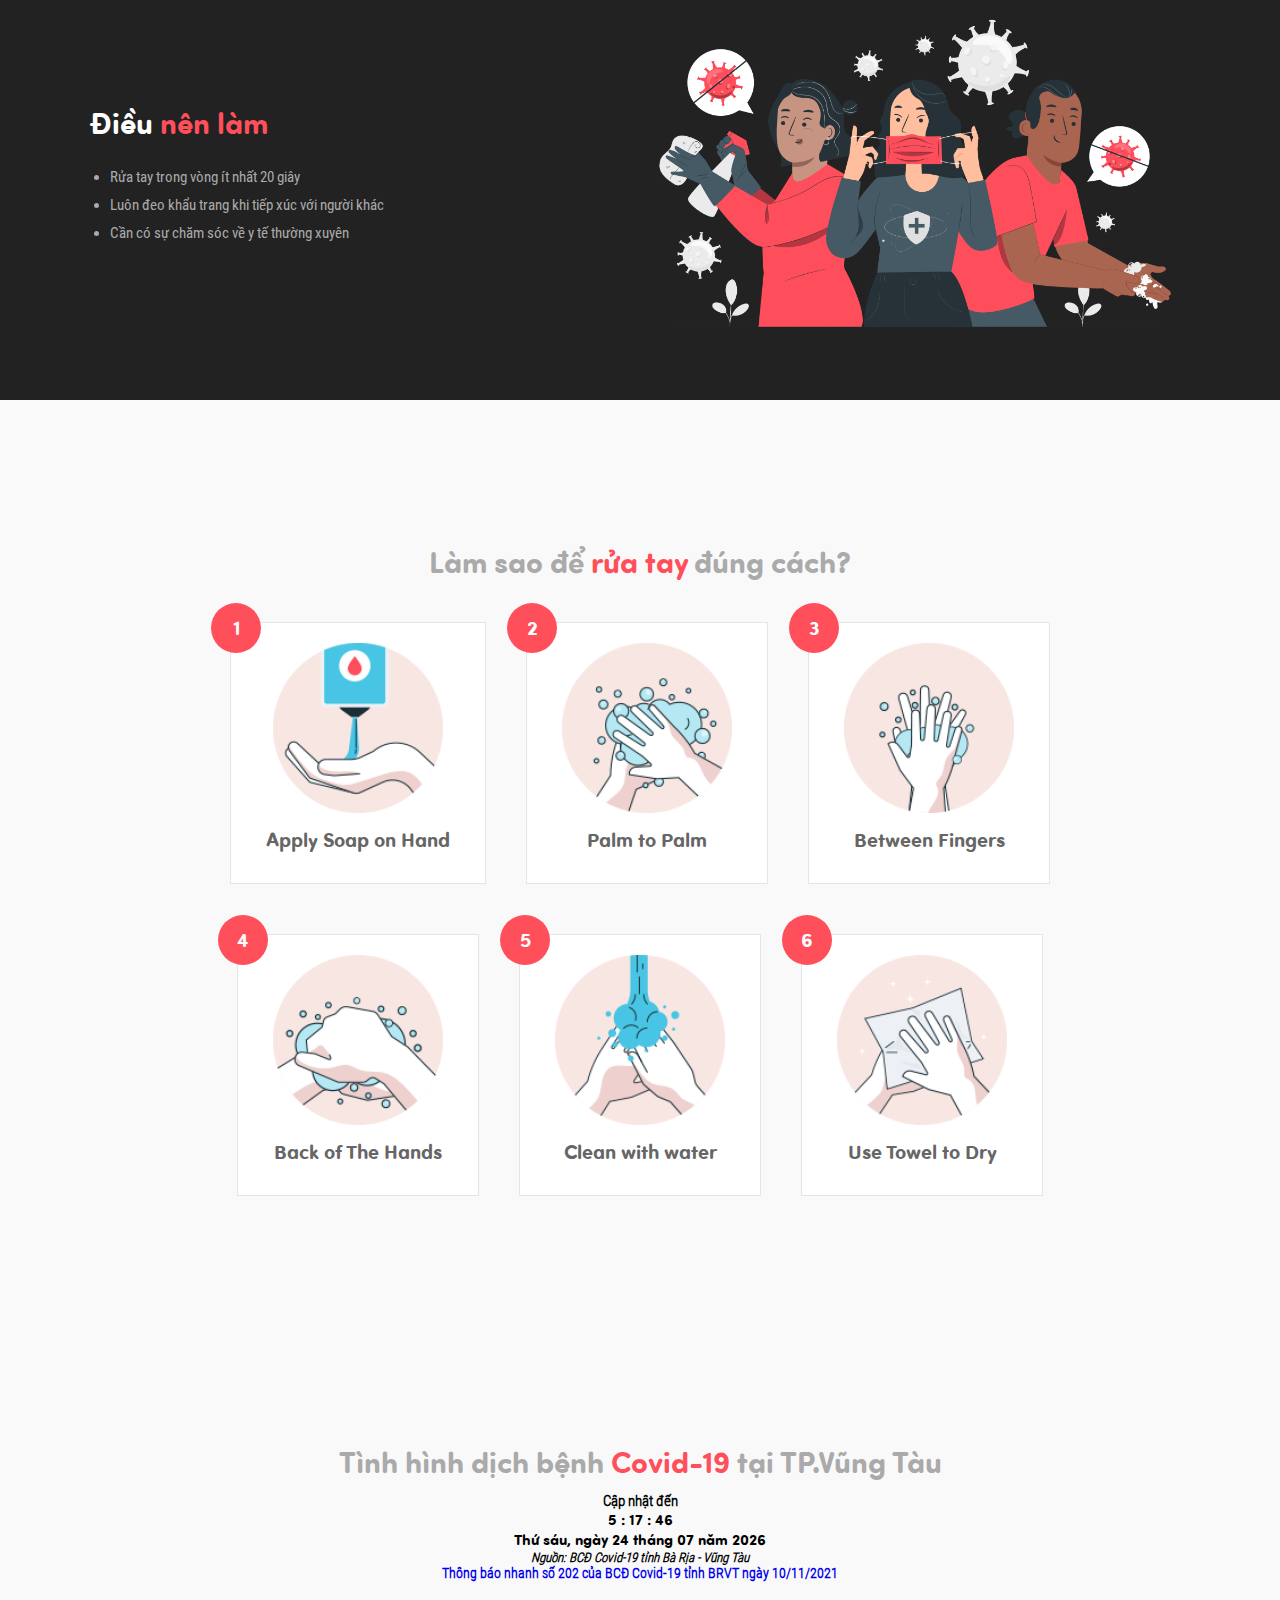
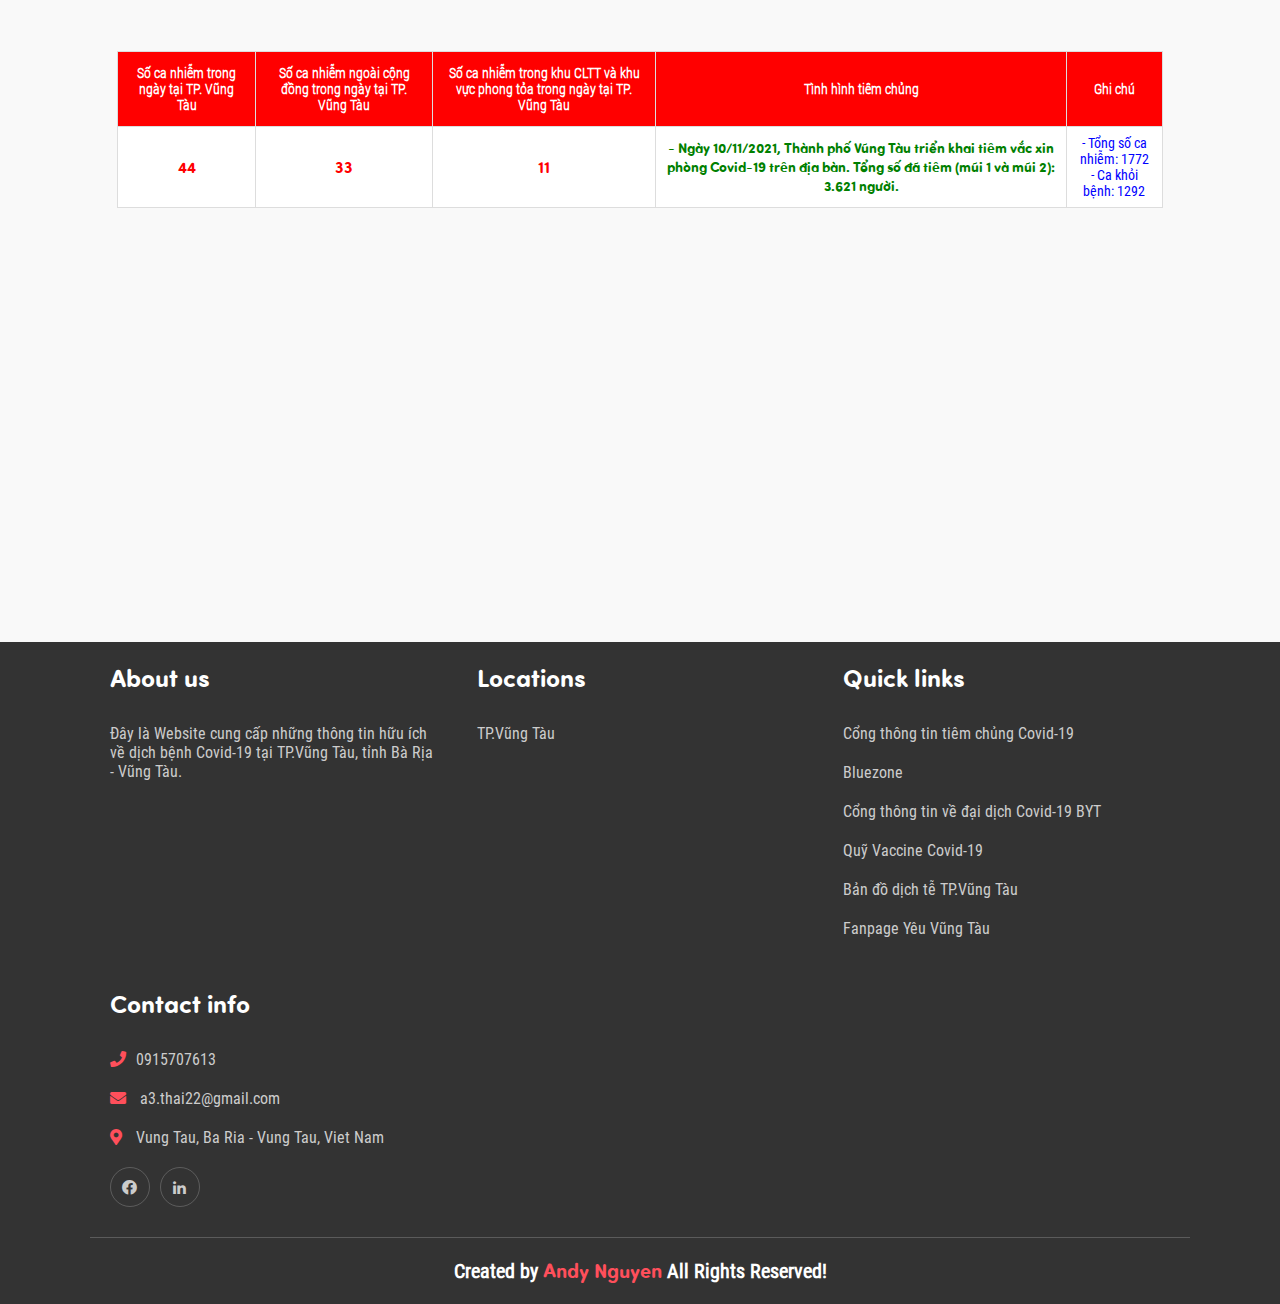
==== commit 269255a7: "Update index.html" ====
--- a/index.html
+++ b/index.html
@@ -282,8 +282,9 @@
     <table>
         <tr>
           <th style="font-family: RobotoLight; font-size: 14px; color: #ffffff;">Số ca nhiễm trong ngày tại TP. Vũng Tàu</th>
-          <th style="font-family: RobotoLight; font-size: 14px; color: #ffffff;">Số ca nhiễm trong cộng đồng trong ngày tại TP. Vũng Tàu</th>
+          <th style="font-family: RobotoLight; font-size: 14px; color: #ffffff;">Số ca nhiễm ngoài cộng đồng trong ngày tại TP. Vũng Tàu</th>
           <th style="font-family: RobotoLight; font-size: 14px; color: #ffffff;">Số ca nhiễm trong khu CLTT và khu vực phong tỏa trong ngày tại TP. Vũng Tàu</th>
+          <th style="font-family: RobotoLight; font-size: 14px; color: #ffffff;">Tình hình tiêm chủng</th>
           <th style="font-family: RobotoLight; font-size: 14px; color: #ffffff;">Ghi chú</th>
           
         </tr>
@@ -291,7 +292,8 @@
           <td style="color: red; font-size: 16px; text-align: center;">44</td>
           <td style="color: red; font-size: 16px; text-align: center;">33</td>
           <td style="color: red; font-size: 16px; text-align: center;">11</td>
-          <td style="color: blue; font-size: 14px; font-family: Roboto; text-style: bold; text-align: center;">- Tổng số ca nhiễm: 1772<br>- Ca khỏi bệnh: 1292<br>- Ngày 10/11/2021, Thành phố triển khai tiêm vắc xin phòng Covid-19 trên địa bàn. Tổng số đã tiêm (mũi 1 và mũi 2): 3.621 người. </td>
+          <td style="color: green; font-size: 14px; text-align: center;">- Ngày 10/11/2021, Thành phố Vũng Tàu triển khai tiêm vắc xin phòng Covid-19 trên địa bàn. Tổng số đã tiêm (mũi 1 và mũi 2): 3.621 người.</td>
+          <td style="color: blue; font-size: 14px; font-family: Roboto; text-style: bold; text-align: center;">- Tổng số ca nhiễm: 1772<br>- Ca khỏi bệnh: 1292<br> </td>
         </tr>
     </table>
       <br>
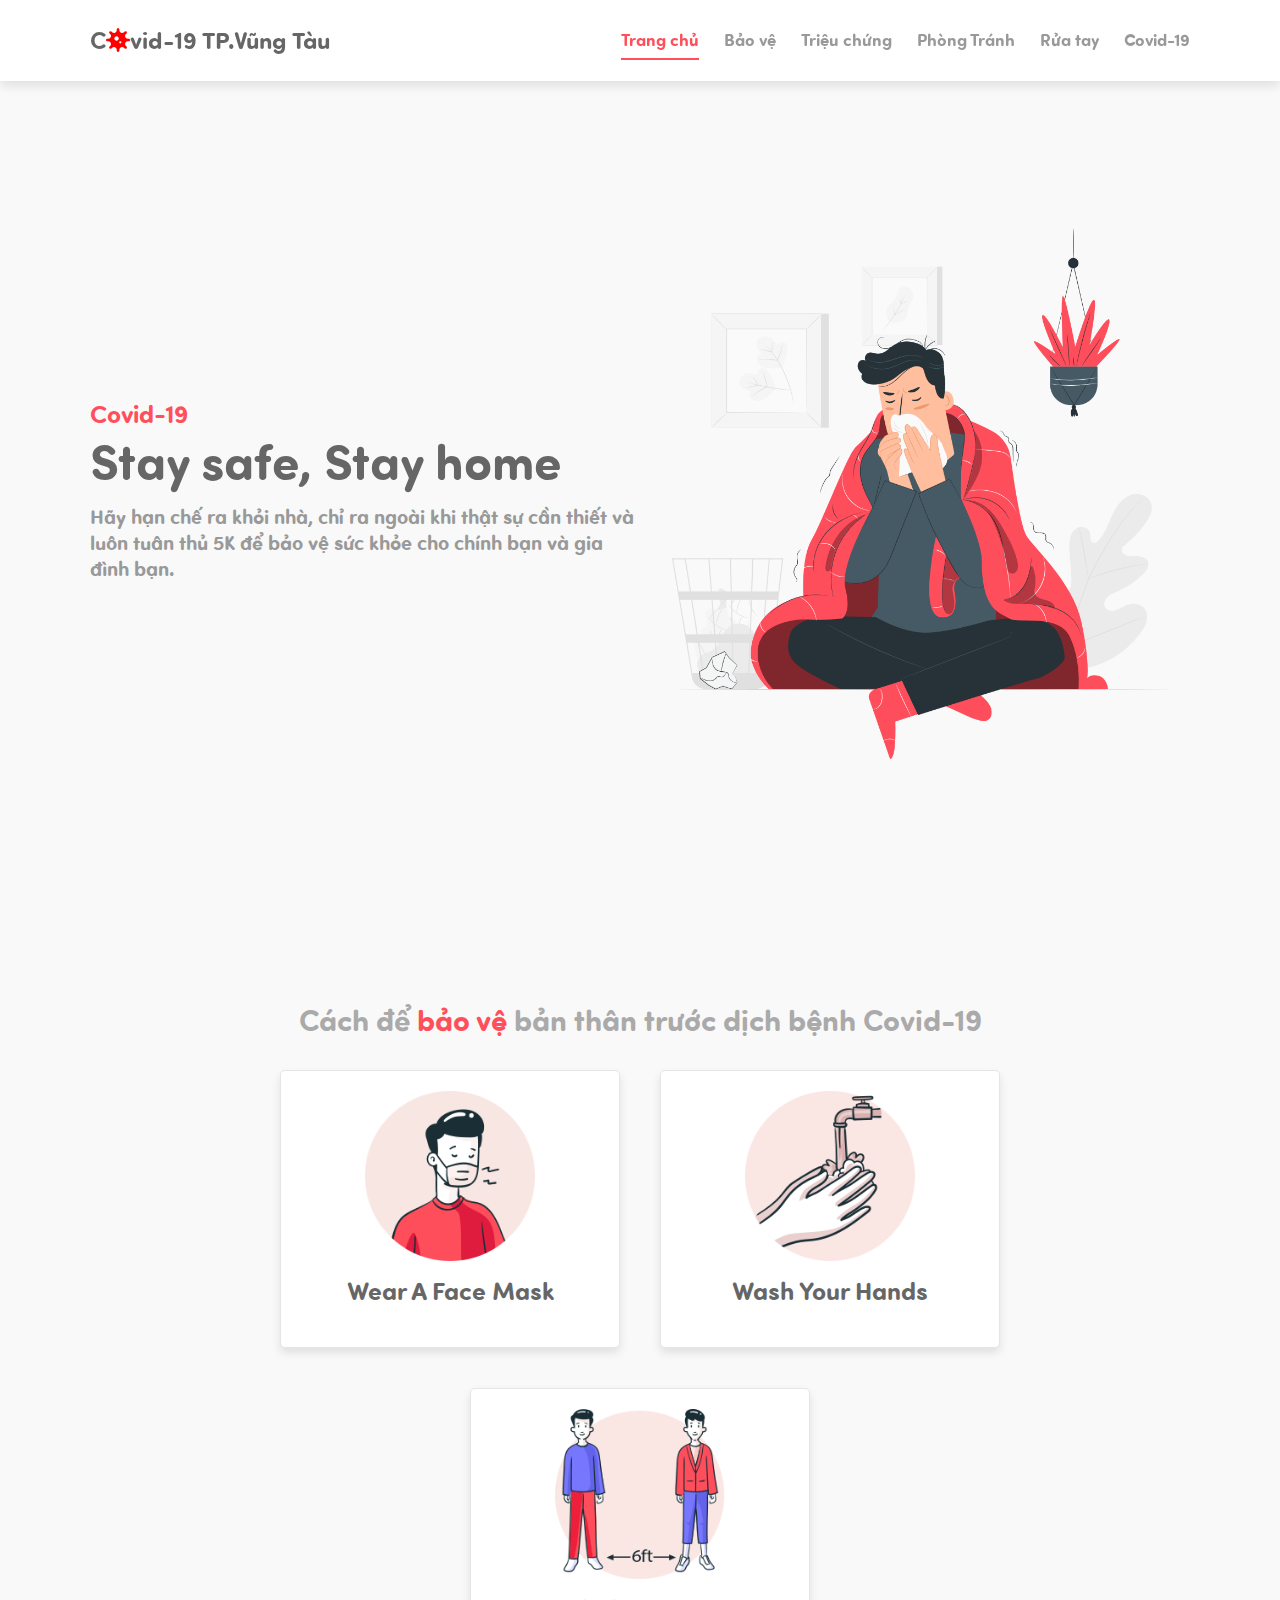
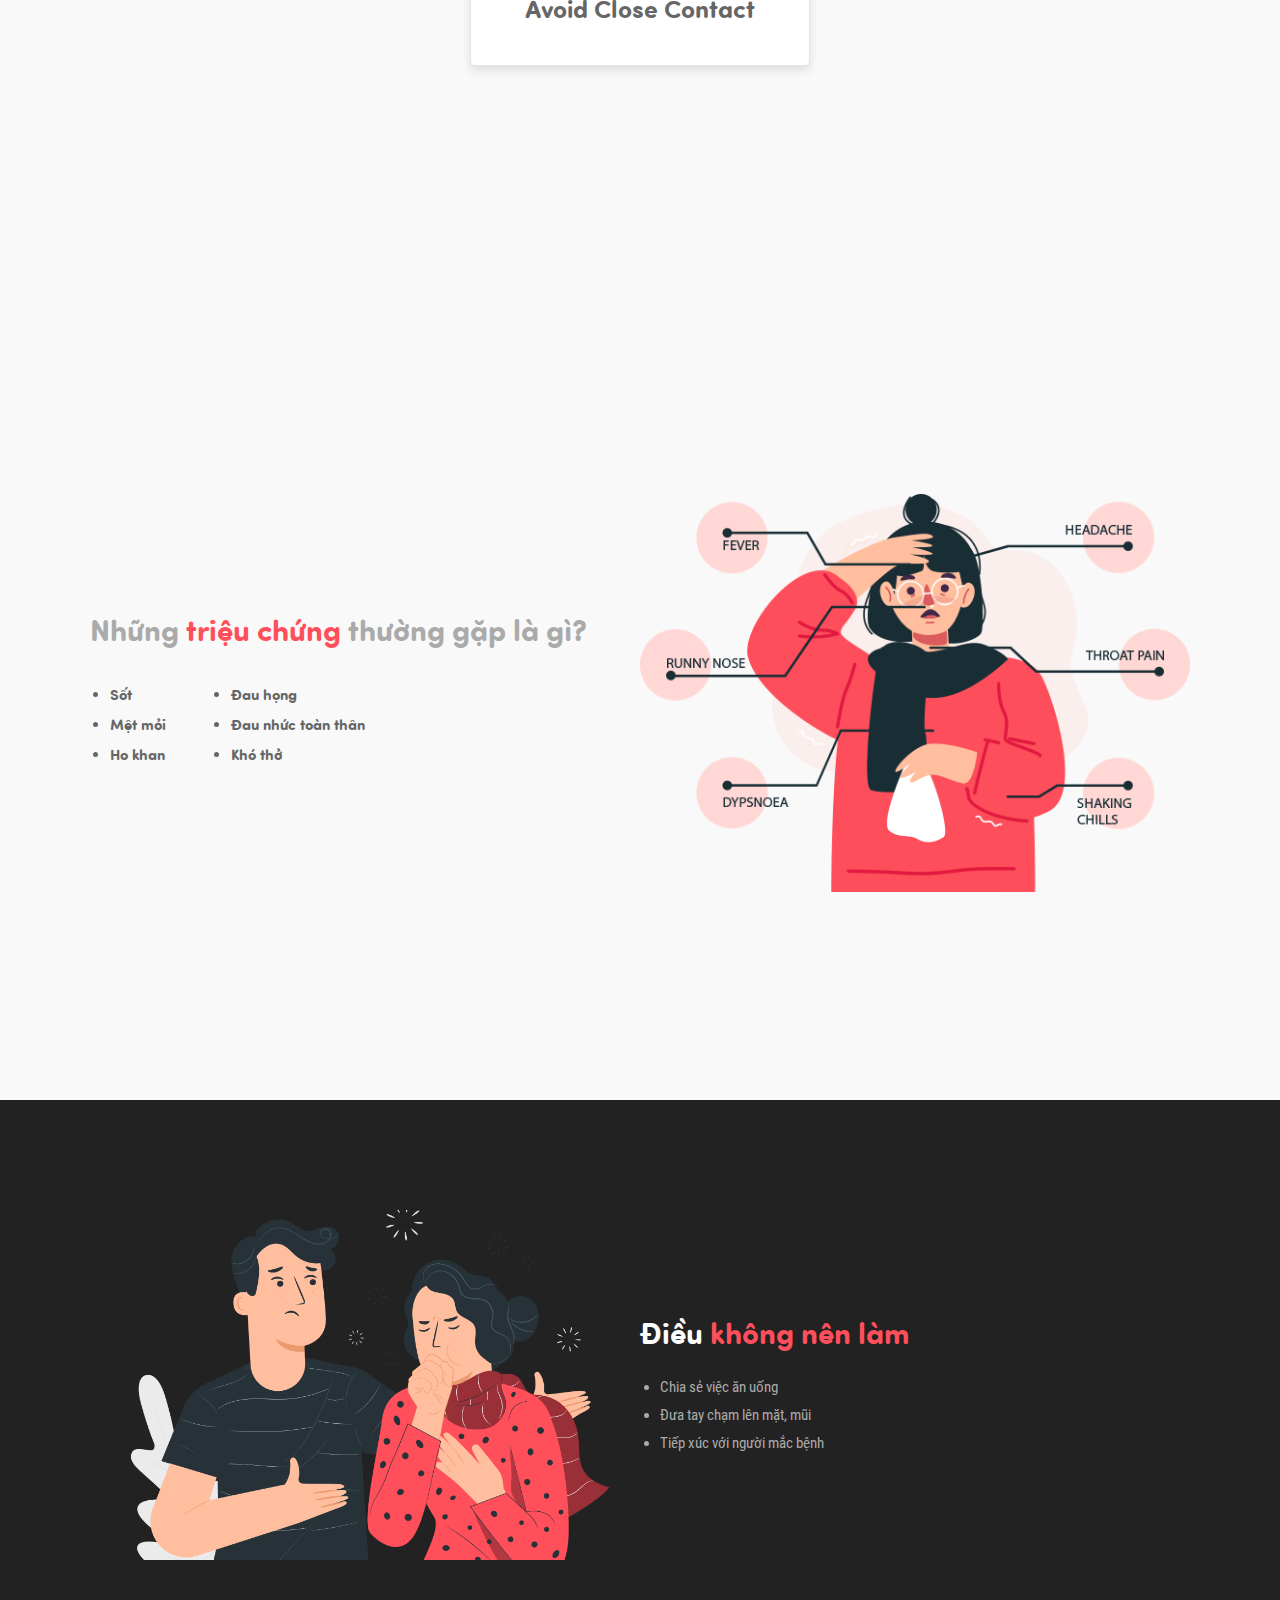
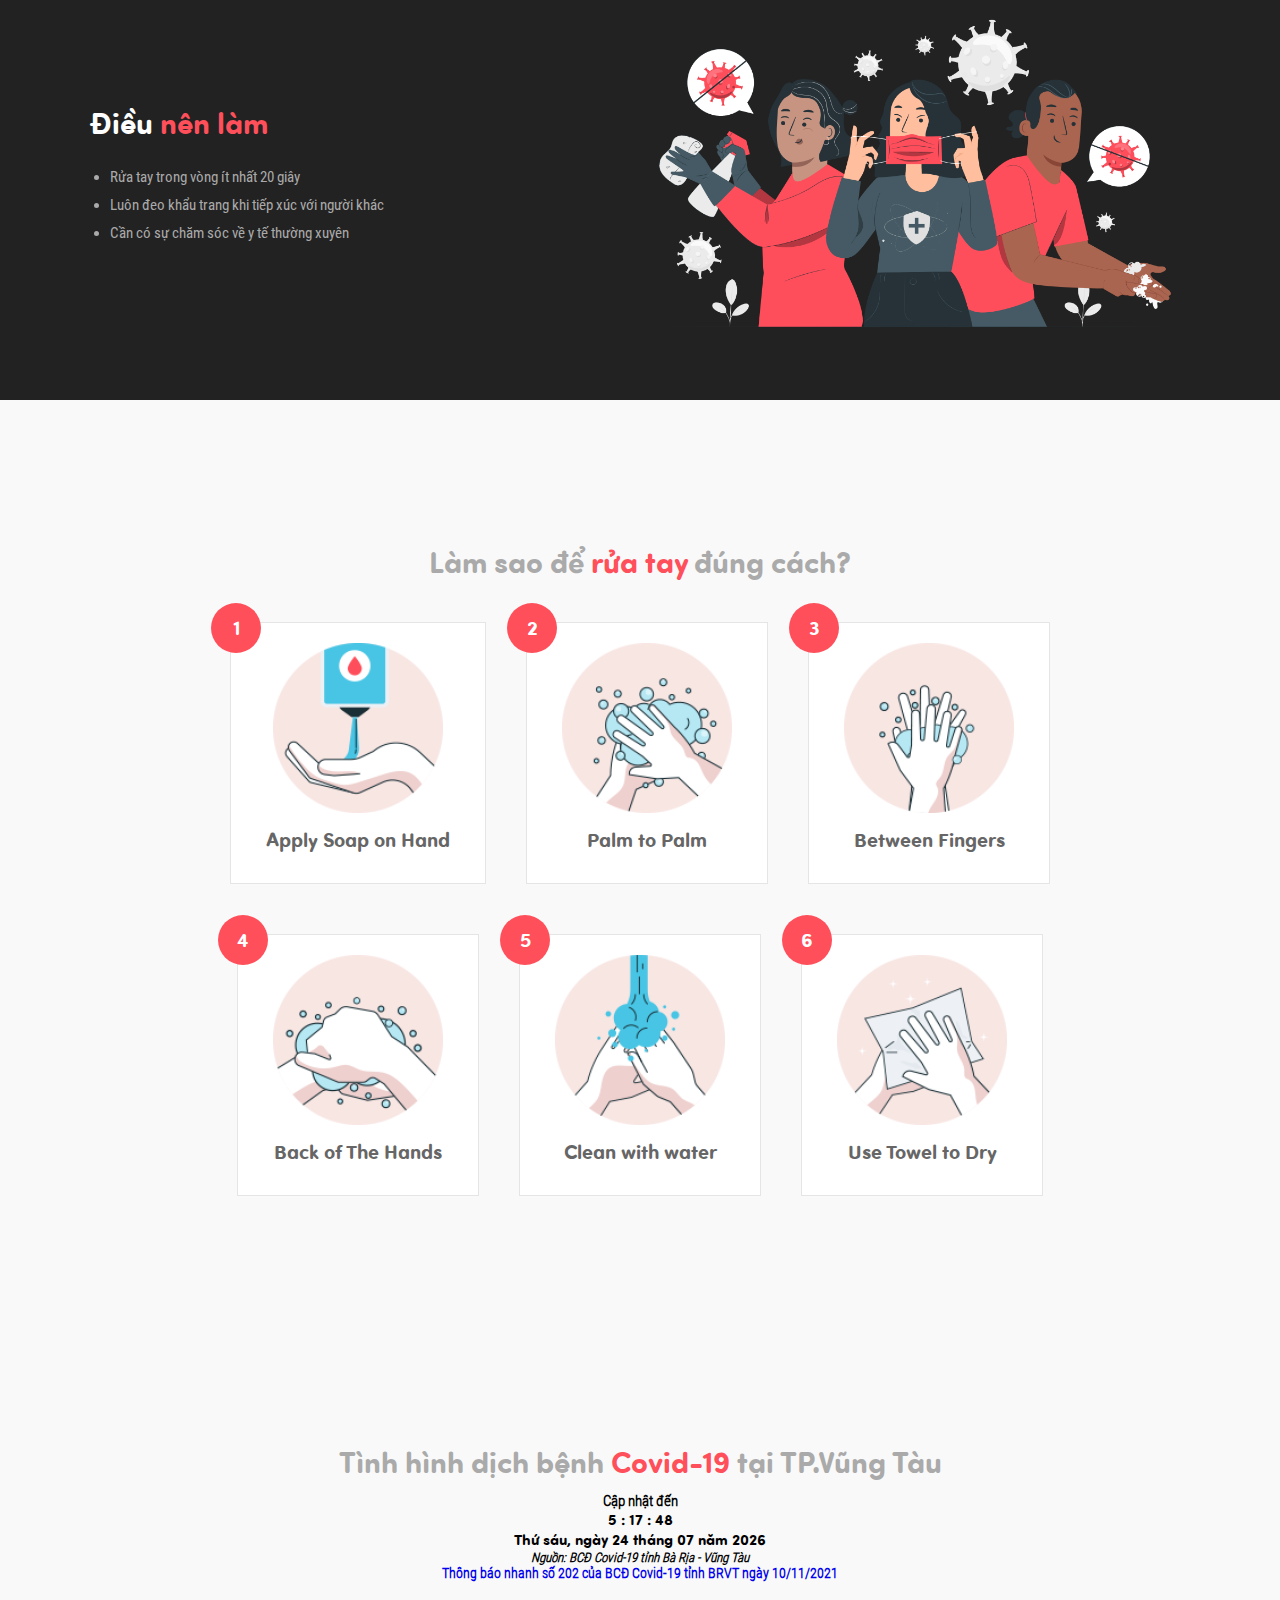
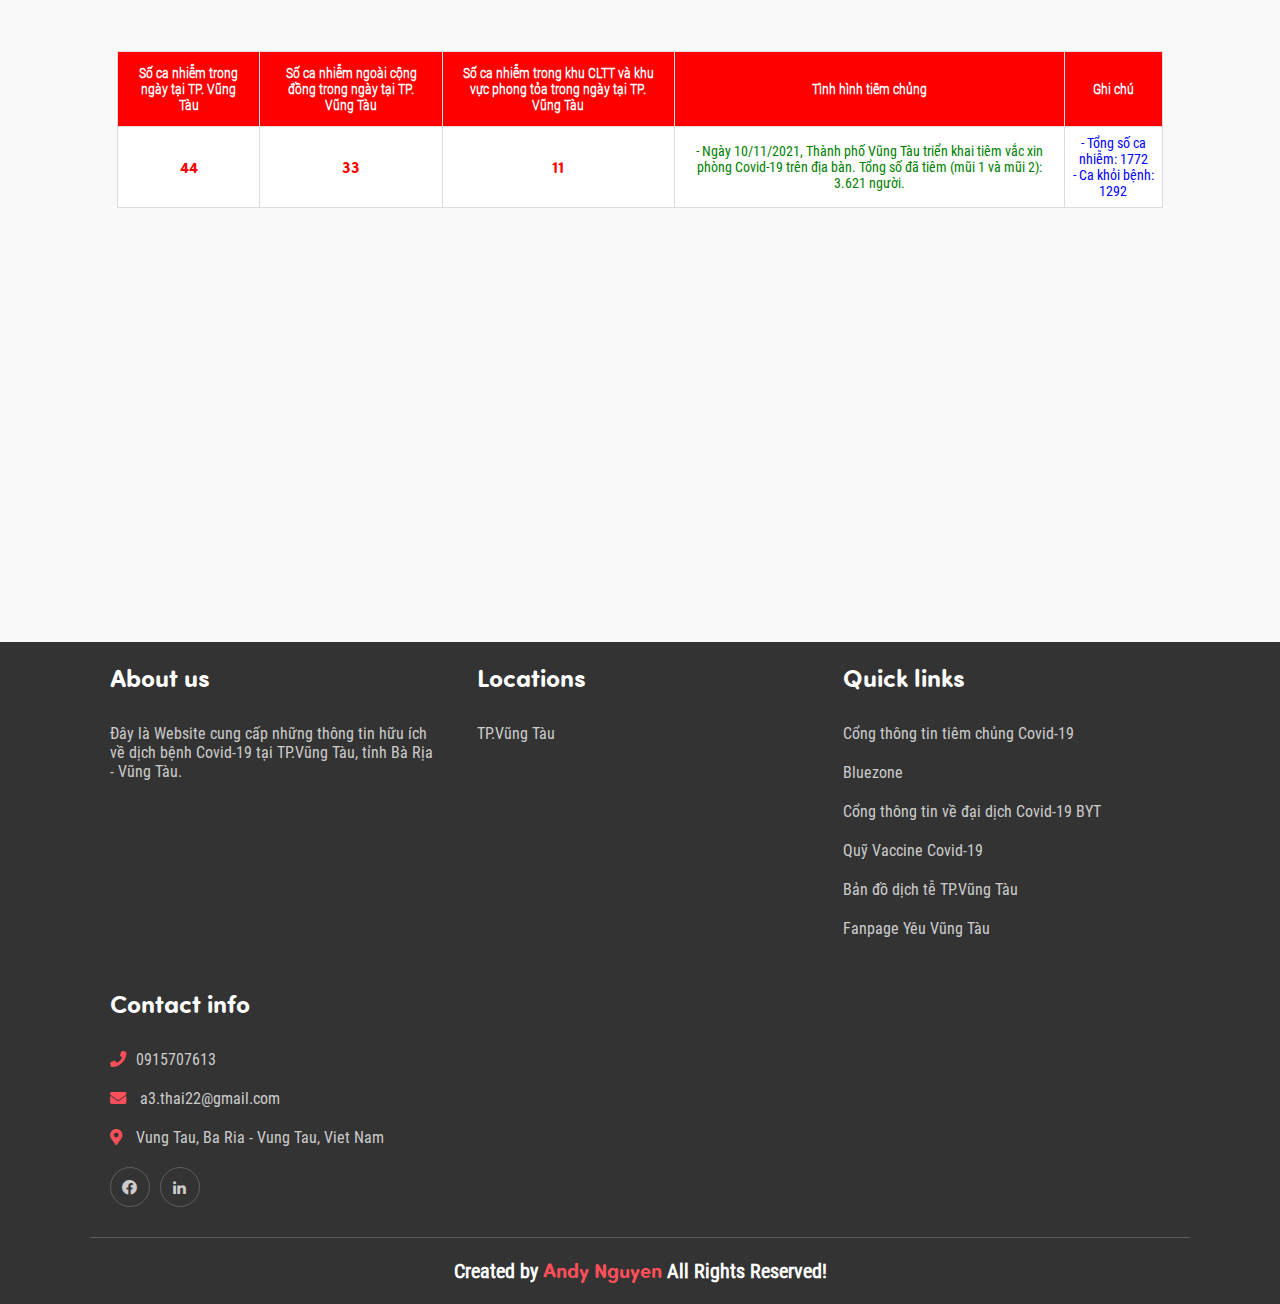
==== commit 02053cf1: "Update index.html" ====
--- a/index.html
+++ b/index.html
@@ -292,7 +292,7 @@
           <td style="color: red; font-size: 16px; text-align: center;">44</td>
           <td style="color: red; font-size: 16px; text-align: center;">33</td>
           <td style="color: red; font-size: 16px; text-align: center;">11</td>
-          <td style="color: green; font-size: 14px; text-align: center;">- Ngày 10/11/2021, Thành phố Vũng Tàu triển khai tiêm vắc xin phòng Covid-19 trên địa bàn. Tổng số đã tiêm (mũi 1 và mũi 2): 3.621 người.</td>
+          <td style="color: green; font-size: 14px; text-align: center;  font-family: Roboto; text-style: bold;">- Ngày 10/11/2021, Thành phố Vũng Tàu triển khai tiêm vắc xin phòng Covid-19 trên địa bàn. Tổng số đã tiêm (mũi 1 và mũi 2): 3.621 người.</td>
           <td style="color: blue; font-size: 14px; font-family: Roboto; text-style: bold; text-align: center;">- Tổng số ca nhiễm: 1772<br>- Ca khỏi bệnh: 1292<br> </td>
         </tr>
     </table>
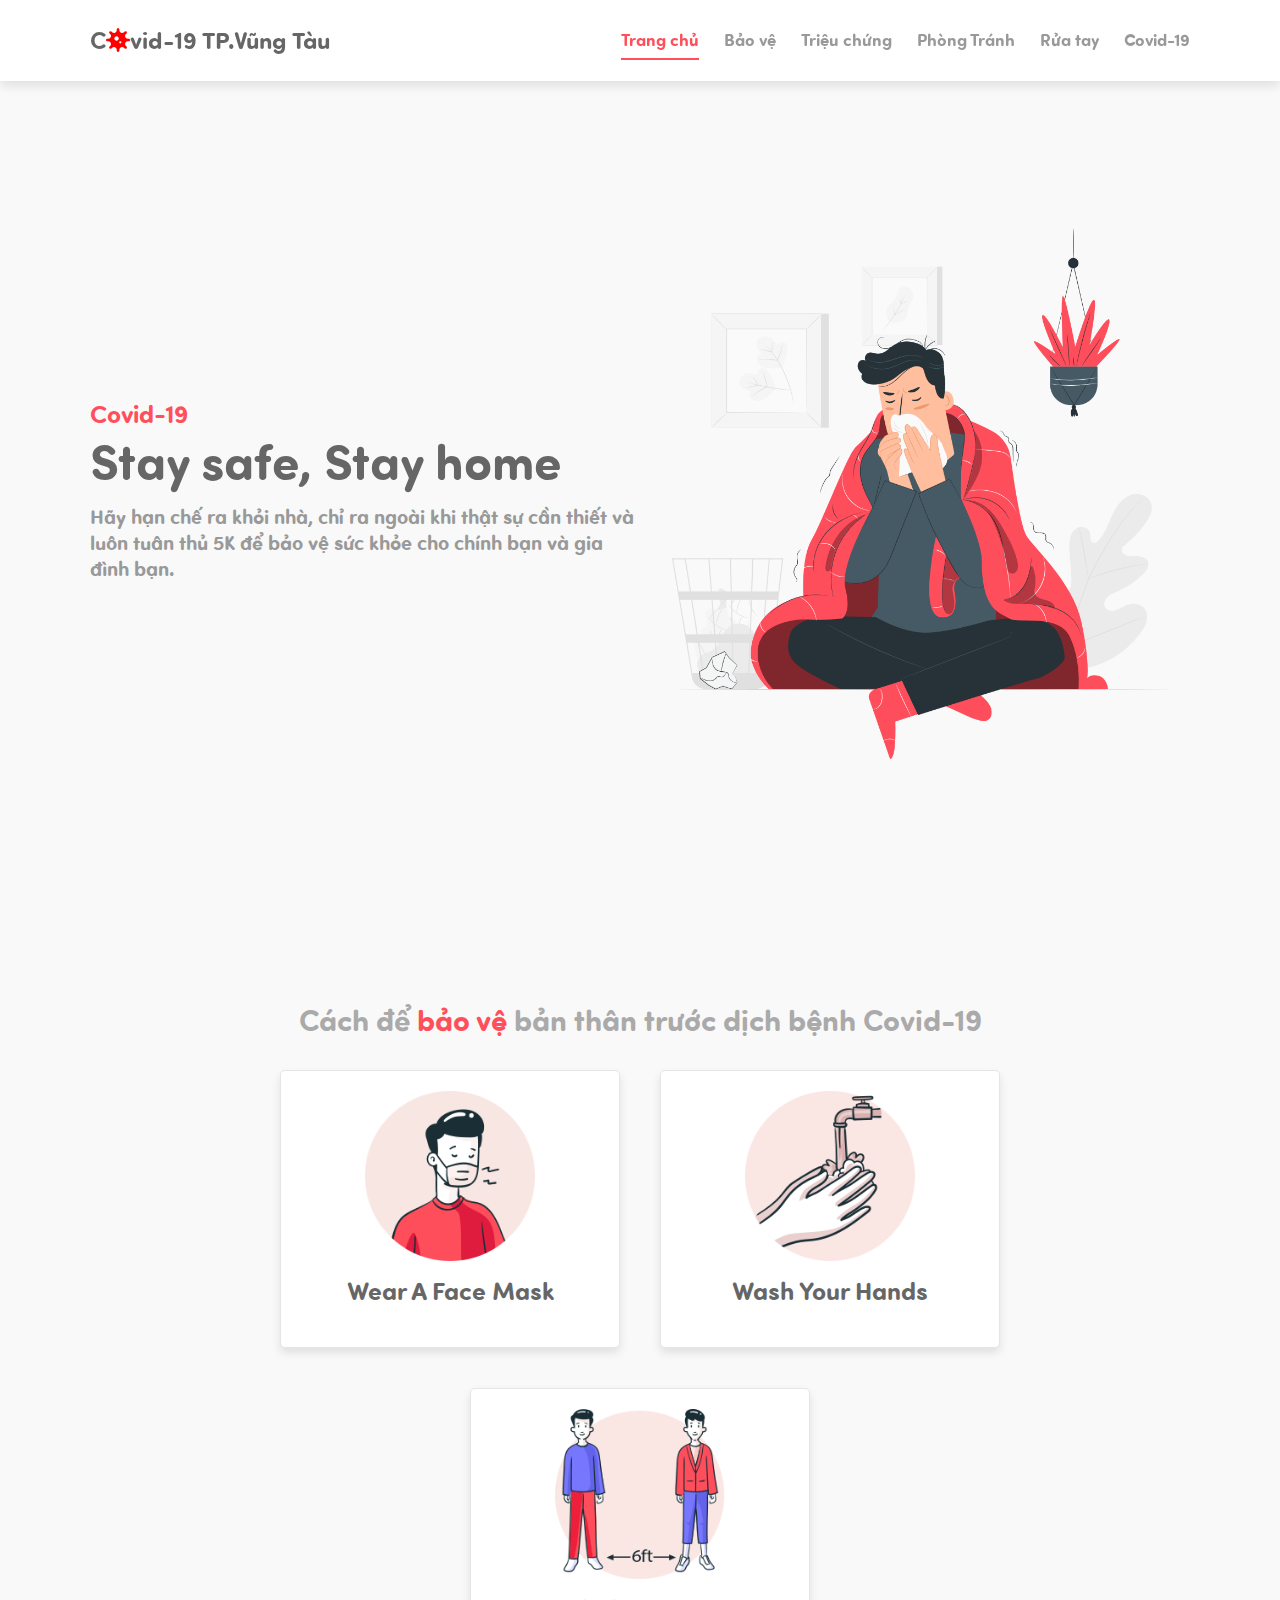
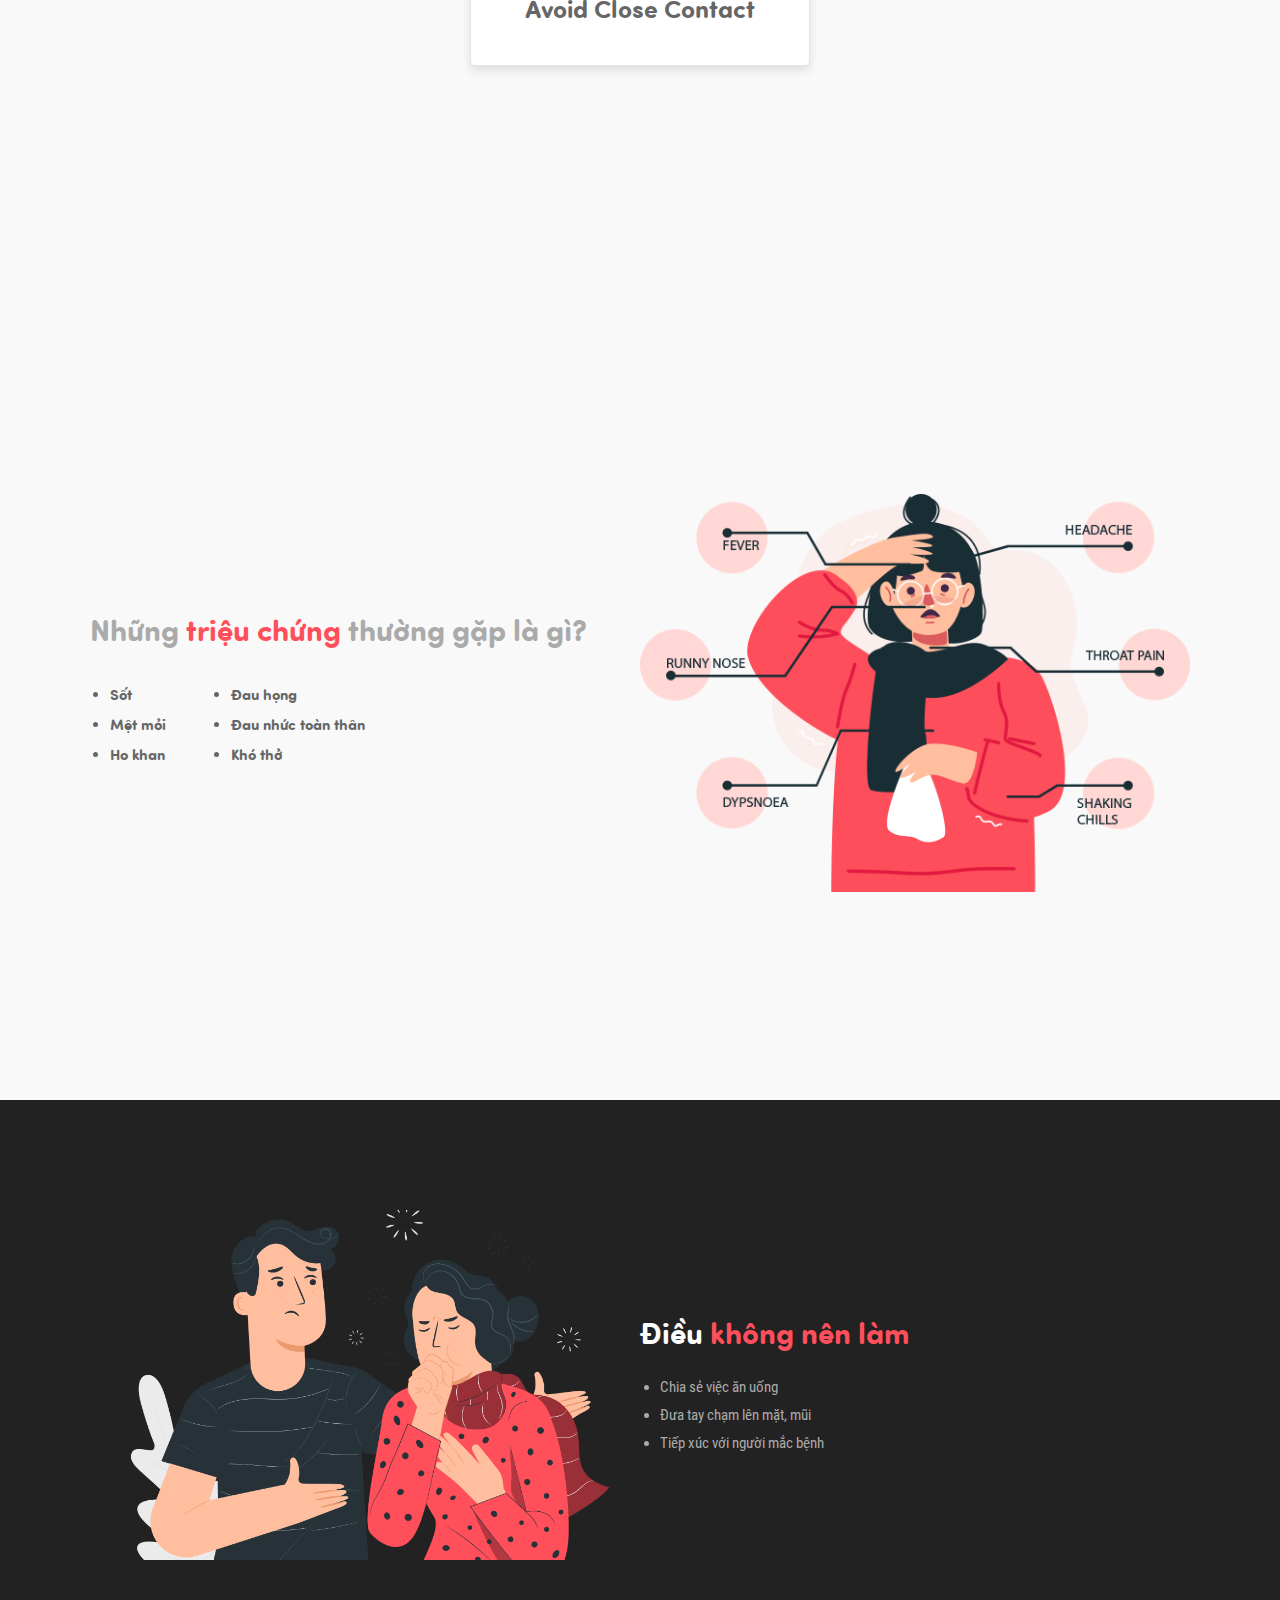
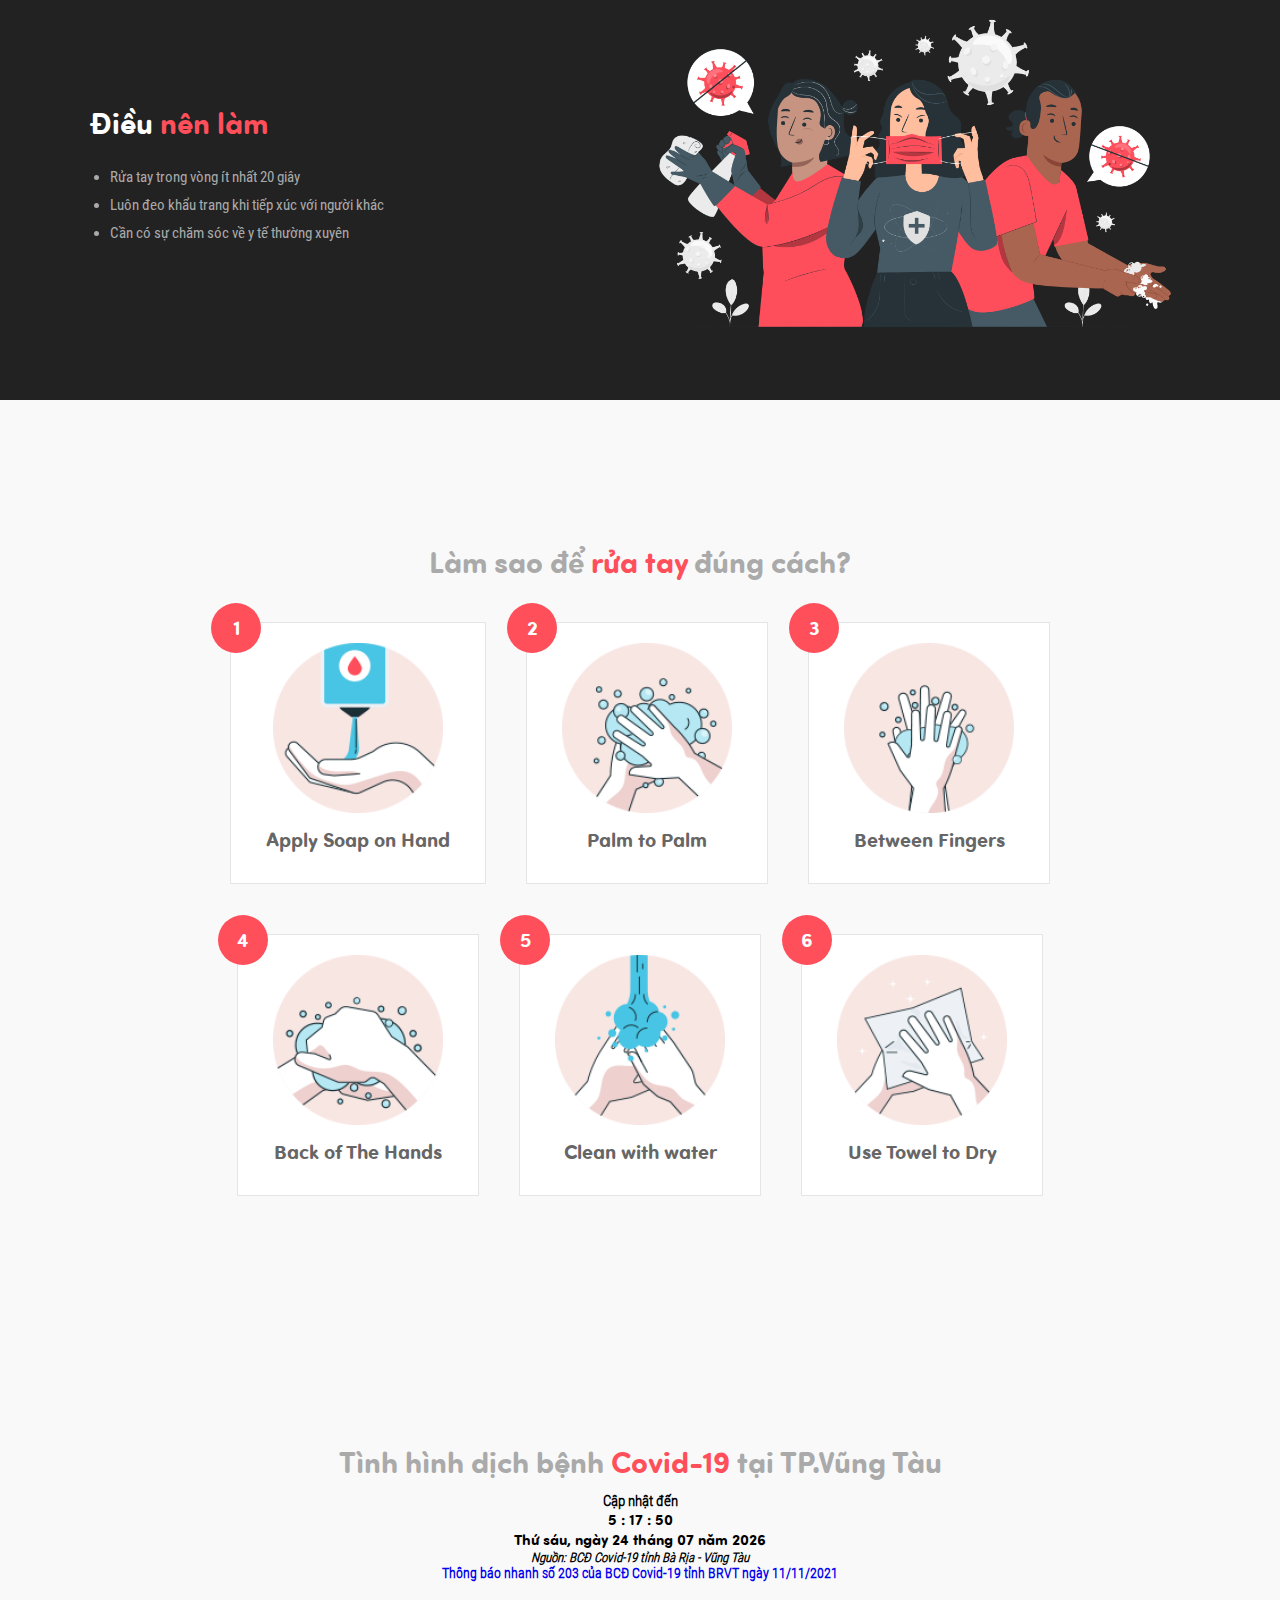
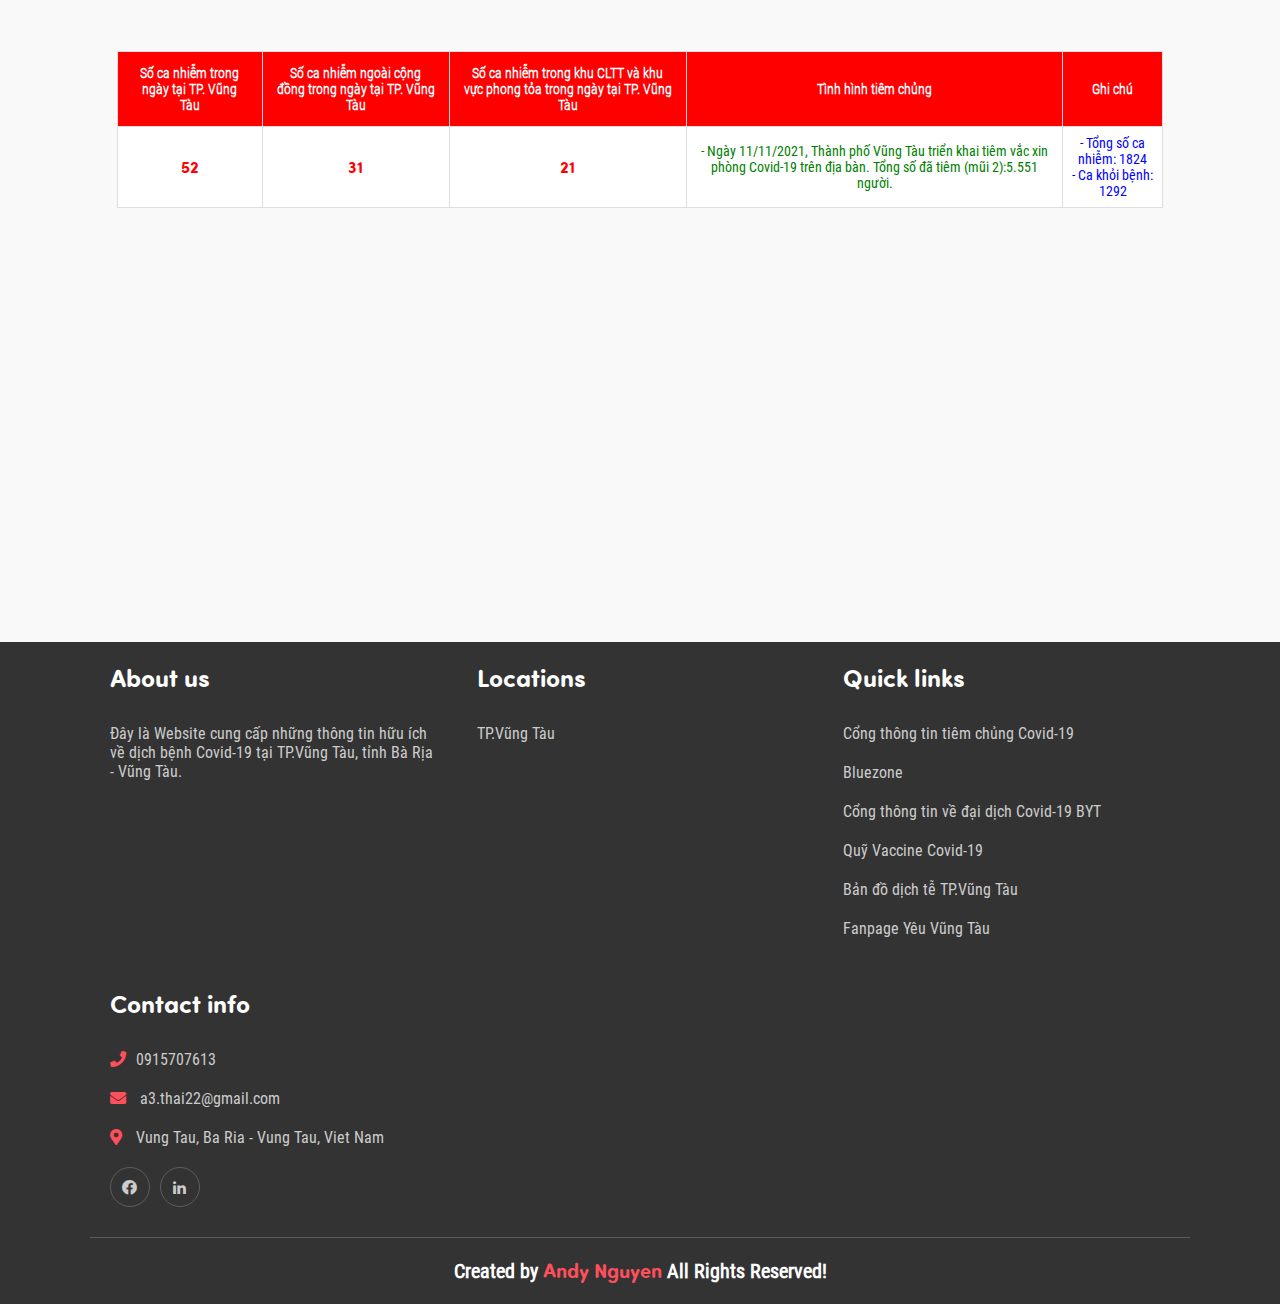
==== commit 0a4b862e: "Update index.html" ====
--- a/index.html
+++ b/index.html
@@ -270,7 +270,7 @@
     </h2>
     <h2 style="font-style: italic; font-size: 13px; text-align: center; font-family: RobotoLight;">Nguồn: BCĐ Covid-19 tỉnh Bà Rịa - Vũng Tàu</h2>
         
-    <h2 style="font-size: 14px; text-align: center; font-family: RobotoLight;"><a href="https://rd.zapps.vn/detail/3867521787643919170?id=a2267a753530dc6e8521&pageId=3867521787643919170" style="font-size: 14px; text-align: center; font-family: RobotoLight;">Thông báo nhanh số 202 của BCĐ Covid-19 tỉnh BRVT ngày 10/11/2021 </a></h2>
+    <h2 style="font-size: 14px; text-align: center; font-family: RobotoLight;"><a href="https://rd.zapps.vn/detail/3867521787643919170?id=57d3a9e8e6ad0ff356bc&pageId=3867521787643919170&broadcastId=3c63555c72199b47c208&audienceId=6202966394704380679&utm_source=zalo&utm_medium=zalo&utm_campaign=zalo&zarsrc=1303" style="font-size: 14px; text-align: center; font-family: RobotoLight;">Thông báo nhanh số 203 của BCĐ Covid-19 tỉnh BRVT ngày 11/11/2021 </a></h2>
     <br>
     <br>
     <br>
@@ -289,11 +289,11 @@
           
         </tr>
         <tr style="text-align: center;">
-          <td style="color: red; font-size: 16px; text-align: center;">44</td>
-          <td style="color: red; font-size: 16px; text-align: center;">33</td>
-          <td style="color: red; font-size: 16px; text-align: center;">11</td>
-          <td style="color: green; font-size: 14px; text-align: center;  font-family: Roboto; text-style: bold;">- Ngày 10/11/2021, Thành phố Vũng Tàu triển khai tiêm vắc xin phòng Covid-19 trên địa bàn. Tổng số đã tiêm (mũi 1 và mũi 2): 3.621 người.</td>
-          <td style="color: blue; font-size: 14px; font-family: Roboto; text-style: bold; text-align: center;">- Tổng số ca nhiễm: 1772<br>- Ca khỏi bệnh: 1292<br> </td>
+          <td style="color: red; font-size: 16px; text-align: center;">52</td>
+          <td style="color: red; font-size: 16px; text-align: center;">31</td>
+          <td style="color: red; font-size: 16px; text-align: center;">21</td>
+          <td style="color: green; font-size: 14px; text-align: center;  font-family: Roboto; text-style: bold;">- Ngày 11/11/2021, Thành phố Vũng Tàu triển khai tiêm vắc xin phòng Covid-19 trên địa bàn. Tổng số đã tiêm (mũi 2):5.551 người.</td>
+          <td style="color: blue; font-size: 14px; font-family: Roboto; text-style: bold; text-align: center;">- Tổng số ca nhiễm: 1824<br>- Ca khỏi bệnh: 1292<br> </td>
         </tr>
     </table>
       <br>
